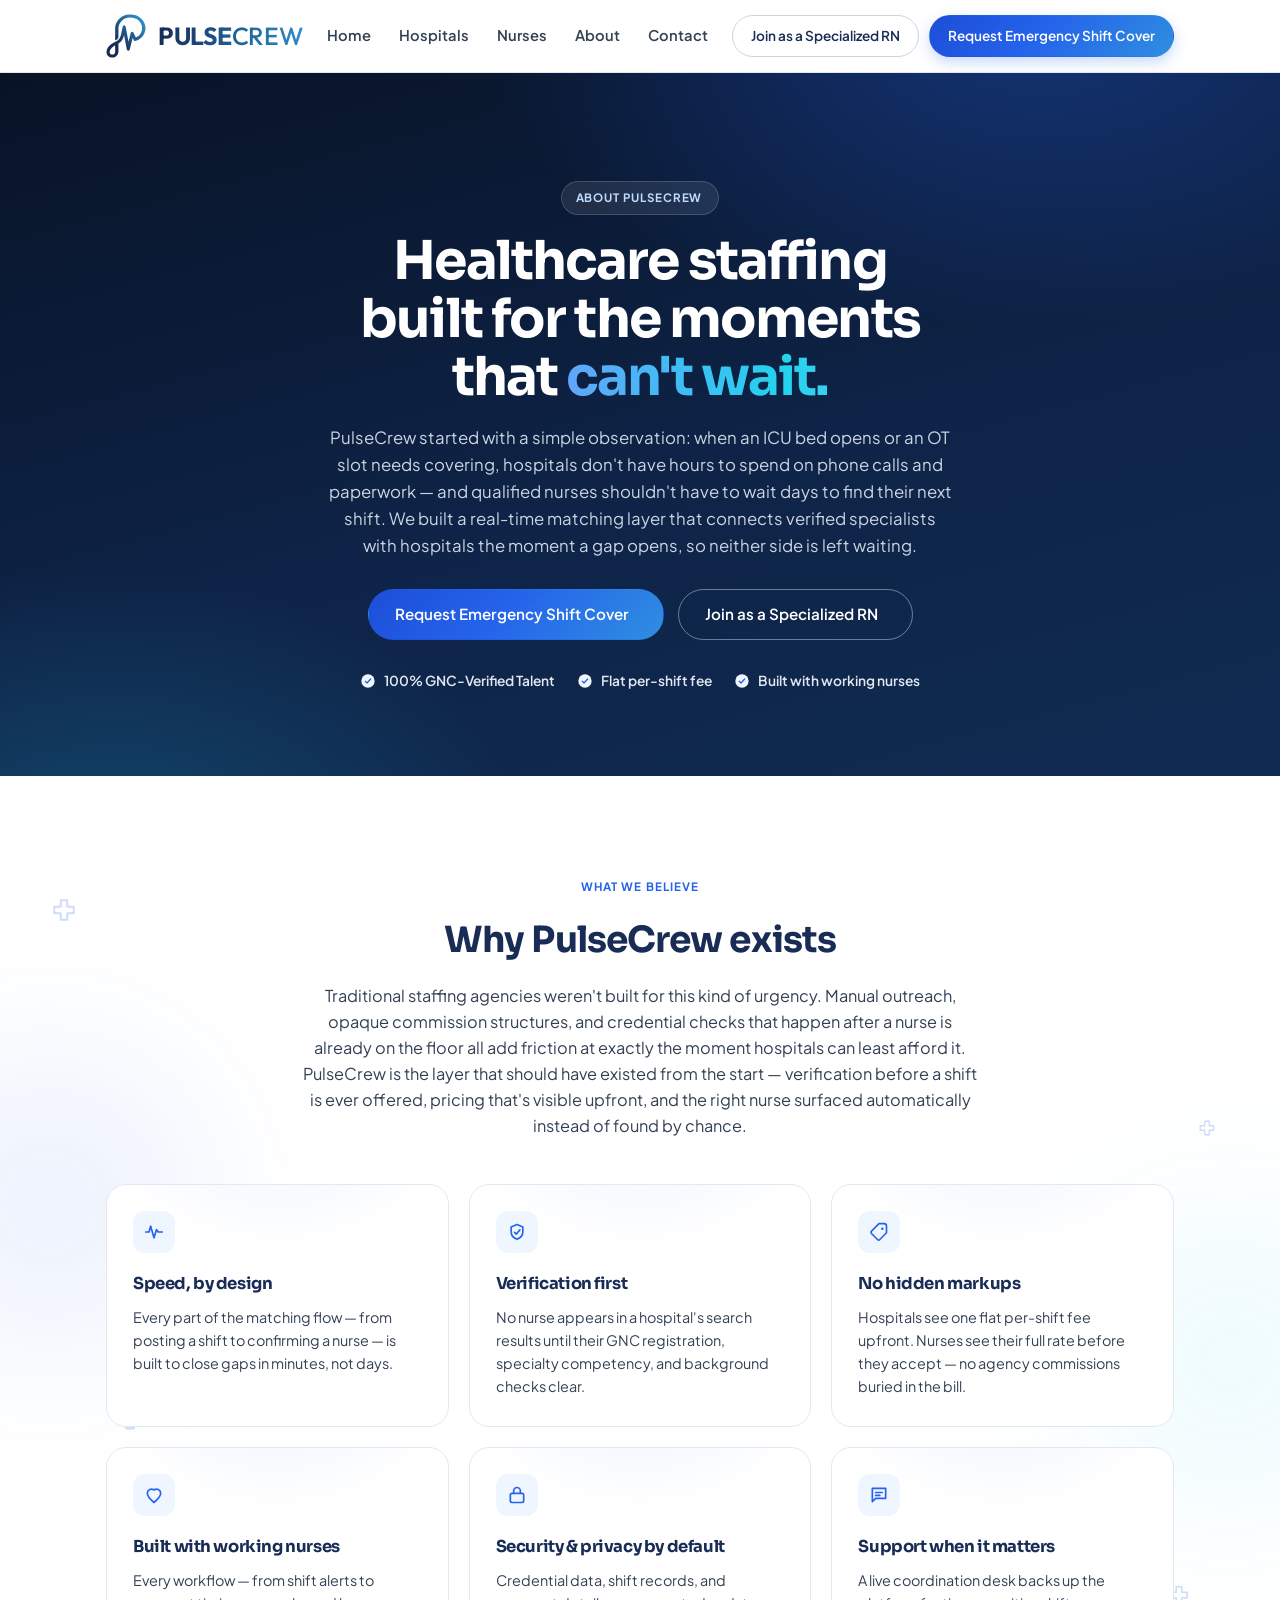
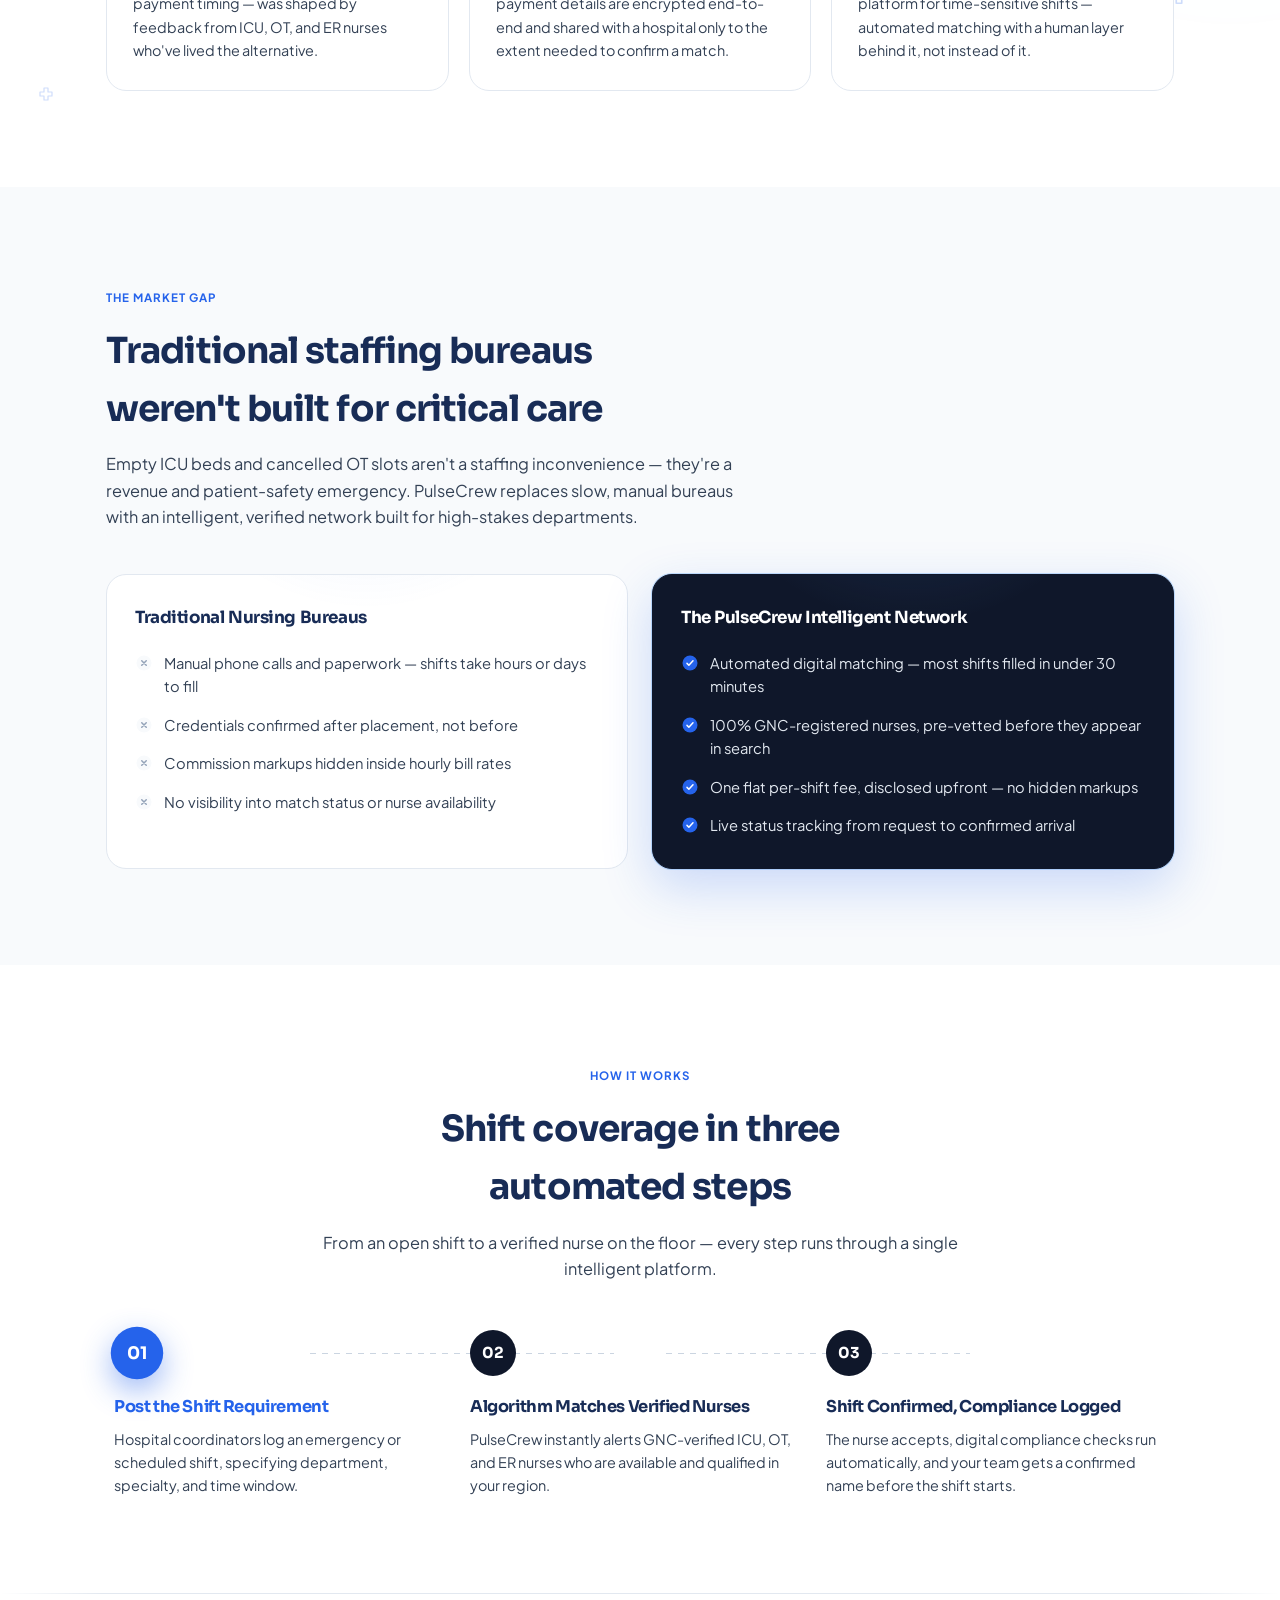
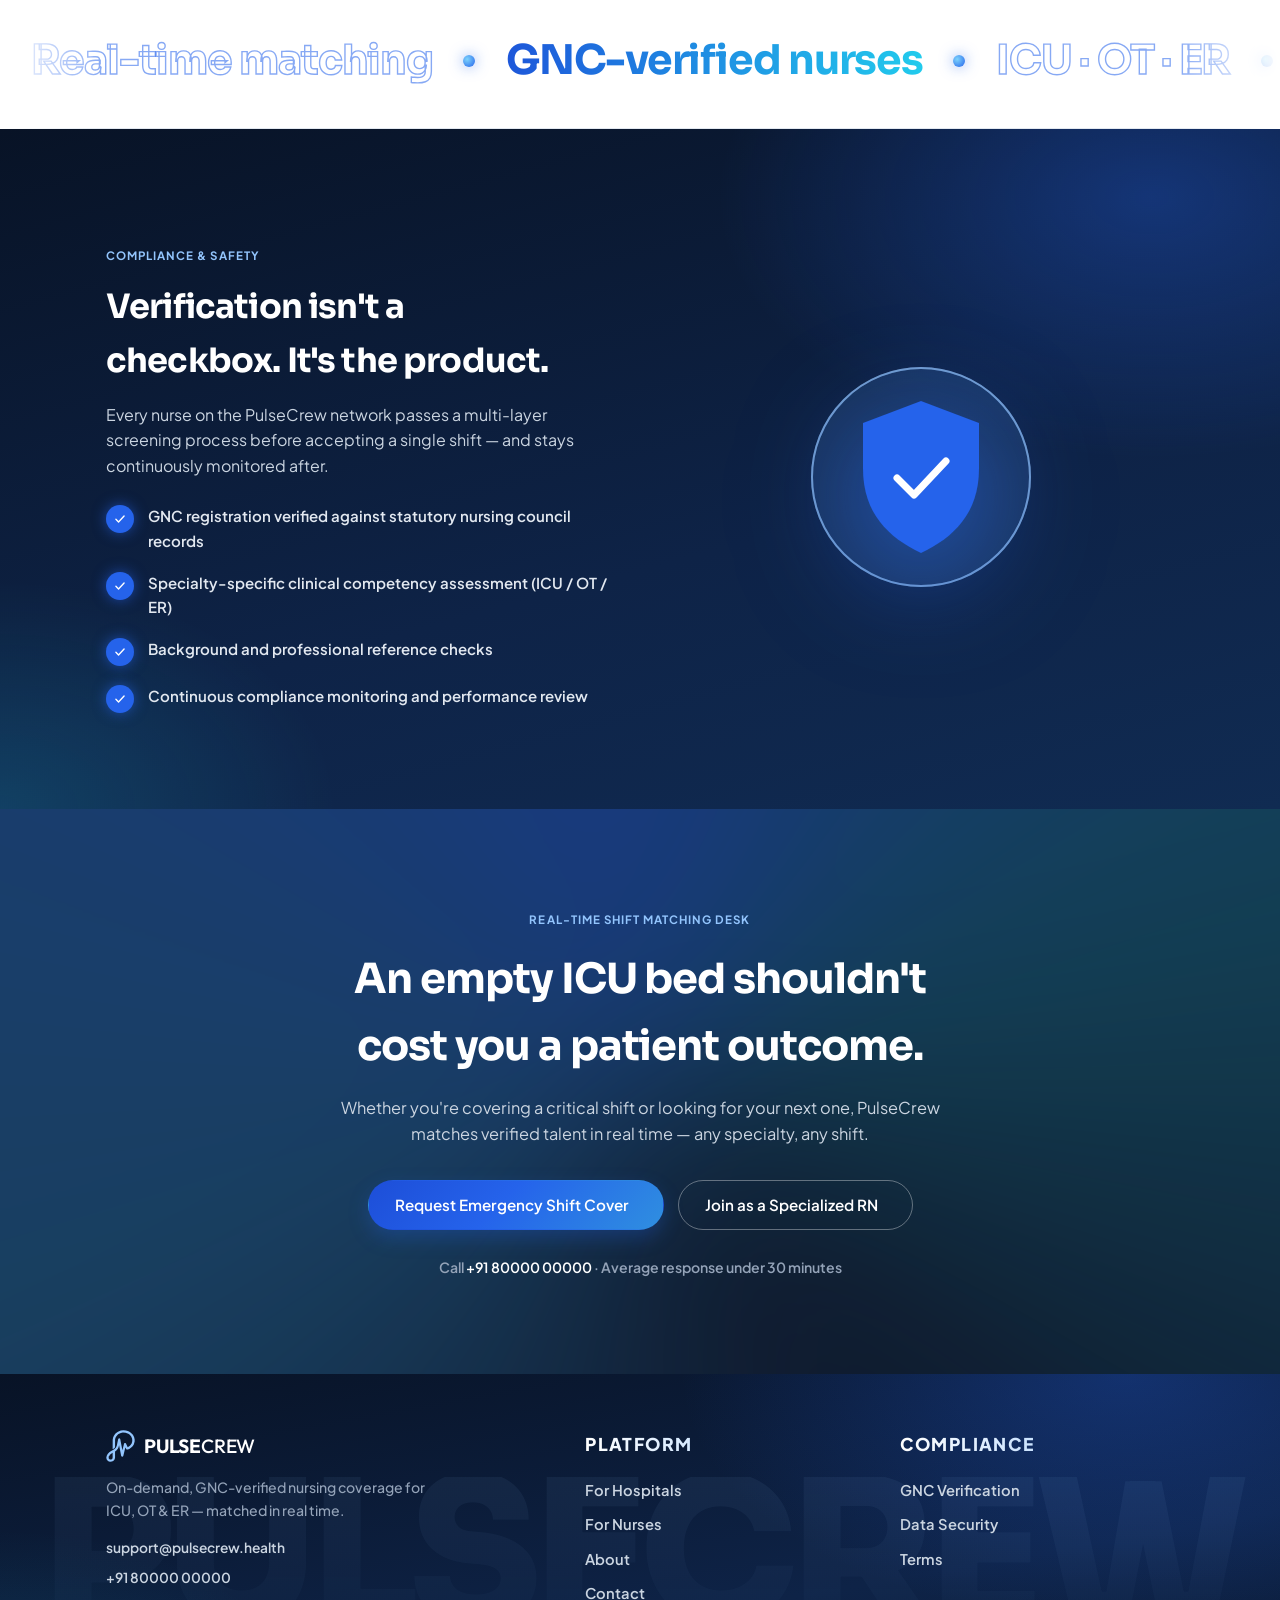
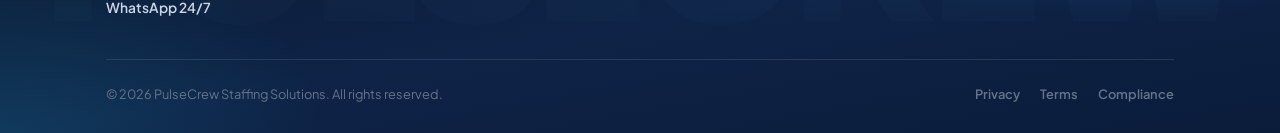
==== about.html @ 3b22d7d4 "Add About, For Hospitals and For Nurses pages (hospitals.html, nurses.html, about.html) Share the he" ====
<!doctype html><html lang="en"><head><meta charset="utf-8"><meta name="viewport" content="width=device-width,initial-scale=1"><style>:root{color-scheme:light}body{margin:0;padding:0;font:14px -apple-system,BlinkMacSystemFont,sans-serif;background:#faf9f5;color:#141413}img{max-width:100%}[hidden]:not([hidden=until-found i]){display:none!important}</style>
<title>About · PulseCrew Staffing</title>
<meta name="description" content="PulseCrew is a real-time matching layer connecting verified ICU, OT and ER nurses with hospitals the moment a gap opens.">
<link rel="stylesheet" href="assets/site.css">
</head><body>

<header>
  <div class="wrap nav">
    <a class="logo" href="index.html" aria-label="PulseCrew home">
      <svg class="logo-icon" width="29" height="32" viewBox="0 0 710 782" xmlns="http://www.w3.org/2000/svg">
        <defs>
          <linearGradient id="pcLogoGrad" x1="83.9%" y1="8.7%" x2="26.5%" y2="69.3%">
            <stop offset="0%" stop-color="#2c8cc6"/>
            <stop offset="100%" stop-color="#182c56"/>
          </linearGradient>
        </defs>
        <path fill-rule="evenodd" fill="url(#pcLogoGrad)" d="M428.50,7.00L487.00,10.50L532.00,22.50L564.00,36.50L608.00,64.50L658.50,117.00L687.50,171.00L701.50,226.00L701.50,282.00L680.50,352.00L652.50,396.00L611.00,436.50L570.00,462.50L534.00,477.50L514.00,479.50L502.00,475.50L473.50,427.00L423.50,633.00L413.00,647.50L401.00,652.50L383.00,648.50L371.50,634.00L321.00,371.50L307.50,423.00L289.50,461.00L254.00,502.50L221.50,524.00L221.50,670.00L217.50,698.00L205.50,727.00L176.00,757.50L143.00,772.50L103.00,775.50L69.00,767.50L36.00,746.50L14.50,714.00L7.50,673.00L18.50,627.00L40.50,588.00L80.00,545.50L117.00,518.50L202.00,473.50L240.50,436.00L263.50,382.00L298.50,219.00L310.00,204.50L333.00,202.50L348.50,219.00L401.00,495.50L441.50,335.00L452.00,320.50L469.00,316.50L486.50,324.00L532.00,419.50L585.00,384.50L610.50,357.00L627.50,329.00L643.50,271.00L639.50,213.00L617.50,159.00L582.00,116.50L547.00,90.50L479.00,64.50L413.00,61.50L365.00,70.50L321.00,89.50L297.00,105.50L269.50,131.00L241.50,172.00L229.50,202.00L222.50,237.00L221.50,419.00L209.50,438.00L194.00,451.50L173.00,464.50L162.50,466.00L163.50,236.00L172.50,188.00L190.50,144.00L226.50,94.00L257.00,65.50L293.00,41.50L362.00,14.50L428.50,7.00Z M161.50,556.00L163.50,659.00L159.50,692.00L154.50,702.00L132.00,719.50L94.00,719.50L74.50,705.00L66.50,689.00L66.50,665.00L73.50,642.00L104.00,598.50L161.50,556.00Z"/>
      </svg>
      <span class="logo-word"><span class="p1">PULSE</span><span class="p2">CREW</span></span>
    </a>
    <nav class="nav-links">
      <a href="index.html">Home</a>
      <a href="index.html#hospitals">Hospitals</a>
      <a href="index.html#nurses">Nurses</a>
      <a href="index.html#about">About</a>
      <a href="index.html#faq">Contact</a>
    </nav>
    <div class="nav-cta">
      <a class="btn btn-outline btn-sm" href="index.html#join-form">Join as a Specialized RN</a>
      <a class="btn btn-primary btn-sm" href="index.html#request-form">Request Emergency Shift Cover</a>
    </div>
  </div>
</header>

<main id="top">
<section class="hero" data-fx-chips="off" data-fx-stats="off" style="padding-top:0;padding-bottom:0;">
    <div class="wrap hero-grid">
      <span class="badge-chip">About PulseCrew</span>
      <h1>Healthcare staffing built for the moments that <span class="accent">can't wait.</span></h1>
      <p class="hero-sub">PulseCrew started with a simple observation: when an ICU bed opens or an OT slot needs covering, hospitals don't have hours to spend on phone calls and paperwork — and qualified nurses shouldn't have to wait days to find their next shift. We built a real-time matching layer that connects verified specialists with hospitals the moment a gap opens, so neither side is left waiting.</p>
      <div class="hero-cta-row"><a href="index.html#request-form" class="btn btn-primary">Request Emergency Shift Cover</a><a href="index.html#join-form" class="btn btn-outline">Join as a Specialized RN</a></div>
      <div class="trust-row"><span class="trust-item"><svg width="16" height="16" viewBox="0 0 24 24" fill="none"><circle cx="12" cy="12" r="10" fill="var(--accent-soft)"/><path d="M8 12.5l2.5 2.5L16 9" stroke="#2563eb" stroke-width="2" stroke-linecap="round" stroke-linejoin="round"/></svg>100% GNC-Verified Talent</span><span class="trust-item"><svg width="16" height="16" viewBox="0 0 24 24" fill="none"><circle cx="12" cy="12" r="10" fill="var(--accent-soft)"/><path d="M8 12.5l2.5 2.5L16 9" stroke="#2563eb" stroke-width="2" stroke-linecap="round" stroke-linejoin="round"/></svg>Flat per-shift fee</span><span class="trust-item"><svg width="16" height="16" viewBox="0 0 24 24" fill="none"><circle cx="12" cy="12" r="10" fill="var(--accent-soft)"/><path d="M8 12.5l2.5 2.5L16 9" stroke="#2563eb" stroke-width="2" stroke-linecap="round" stroke-linejoin="round"/></svg>Built with working nurses</span></div>
    </div>
  </section>
  <section id="about">
    <div class="wrap">
      <div class="section-head center">
        <span class="eyebrow">What We Believe</span>
        <h2>Why PulseCrew exists</h2>
        <p>Traditional staffing agencies weren't built for this kind of urgency. Manual outreach, opaque commission structures, and credential checks that happen after a nurse is already on the floor all add friction at exactly the moment hospitals can least afford it. PulseCrew is the layer that should have existed from the start — verification before a shift is ever offered, pricing that's visible upfront, and the right nurse surfaced automatically instead of found by chance.</p>
      </div>
      <div class="card-grid cols-3">
        <div class="feature-card">
          <span class="feature-icon"><svg width="20" height="20" viewBox="0 0 24 24" fill="none"><path d="M2 12h4l2-7 4 14 3-10 2 3h5" stroke="currentColor" stroke-width="2" stroke-linecap="round" stroke-linejoin="round"/></svg></span>
          <h3>Speed, by design</h3>
          <p>Every part of the matching flow — from posting a shift to confirming a nurse — is built to close gaps in minutes, not days.</p>
        </div>
        <div class="feature-card">
          <span class="feature-icon"><svg width="20" height="20" viewBox="0 0 24 24" fill="none"><path d="M12 3 5 6v5.5c0 4.6 3 8 7 9 4-1 7-4.4 7-9V6l-7-3Z" stroke="currentColor" stroke-width="2" stroke-linejoin="round"/><path d="M9 12.5l2 2 4.5-5" stroke="currentColor" stroke-width="2" stroke-linecap="round" stroke-linejoin="round"/></svg></span>
          <h3>Verification first</h3>
          <p>No nurse appears in a hospital's search results until their GNC registration, specialty competency, and background checks clear.</p>
        </div>
        <div class="feature-card">
          <span class="feature-icon"><svg width="20" height="20" viewBox="0 0 24 24" fill="none"><path d="M12 2 3 11v0a2 2 0 0 0 0 2.8l7.2 7.2a2 2 0 0 0 2.8 0L21 12.9V5a3 3 0 0 0-3-3h-6Z" stroke="currentColor" stroke-width="2" stroke-linejoin="round"/><circle cx="16" cy="8" r="1.5" fill="currentColor"/></svg></span>
          <h3>No hidden markups</h3>
          <p>Hospitals see one flat per-shift fee upfront. Nurses see their full rate before they accept — no agency commissions buried in the bill.</p>
        </div>
        <div class="feature-card">
          <span class="feature-icon"><svg width="20" height="20" viewBox="0 0 24 24" fill="none"><path d="M12 21c-4-3.2-8-6.5-8-11a5 5 0 0 1 8-4 5 5 0 0 1 8 4c0 4.5-4 7.8-8 11Z" stroke="currentColor" stroke-width="2" stroke-linejoin="round"/></svg></span>
          <h3>Built with working nurses</h3>
          <p>Every workflow — from shift alerts to payment timing — was shaped by feedback from ICU, OT, and ER nurses who've lived the alternative.</p>
        </div>
        <div class="feature-card">
          <span class="feature-icon"><svg width="20" height="20" viewBox="0 0 24 24" fill="none"><rect x="4" y="10" width="16" height="11" rx="2" stroke="currentColor" stroke-width="2"/><path d="M8 10V7a4 4 0 0 1 8 0v3" stroke="currentColor" stroke-width="2" stroke-linecap="round"/></svg></span>
          <h3>Security &amp; privacy by default</h3>
          <p>Credential data, shift records, and payment details are encrypted end-to-end and shared with a hospital only to the extent needed to confirm a match.</p>
        </div>
        <div class="feature-card">
          <span class="feature-icon"><svg width="20" height="20" viewBox="0 0 24 24" fill="none"><path d="M4 4h16v12H8l-4 4V4Z" stroke="currentColor" stroke-width="2" stroke-linejoin="round"/><path d="M8 9h8M8 12.5h5" stroke="currentColor" stroke-width="2" stroke-linecap="round"/></svg></span>
          <h3>Support when it matters</h3>
          <p>A live coordination desk backs up the platform for time-sensitive shifts — automated matching with a human layer behind it, not instead of it.</p>
        </div>
      </div>
    </div>
  </section>
  <section class="section-alt">
    <div class="wrap">
      <div class="section-head">
        <span class="eyebrow">The Market Gap</span>
        <h2>Traditional staffing bureaus weren't built for critical care</h2>
        <p>Empty ICU beds and cancelled OT slots aren't a staffing inconvenience — they're a revenue and patient-safety emergency. PulseCrew replaces slow, manual bureaus with an intelligent, verified network built for high-stakes departments.</p>
      </div>
      <div class="compare-grid">
        <div class="compare-card old">
          <h3>Traditional Nursing Bureaus</h3>
          <ul class="compare-list">
            <li><svg width="18" height="18" viewBox="0 0 24 24" fill="none"><circle cx="12" cy="12" r="10" fill="var(--surface-alt)"/><path d="M9 9l6 6M15 9l-6 6" stroke="var(--bad)" stroke-width="2" stroke-linecap="round"/></svg>Manual phone calls and paperwork — shifts take hours or days to fill</li>
            <li><svg width="18" height="18" viewBox="0 0 24 24" fill="none"><circle cx="12" cy="12" r="10" fill="var(--surface-alt)"/><path d="M9 9l6 6M15 9l-6 6" stroke="var(--bad)" stroke-width="2" stroke-linecap="round"/></svg>Credentials confirmed after placement, not before</li>
            <li><svg width="18" height="18" viewBox="0 0 24 24" fill="none"><circle cx="12" cy="12" r="10" fill="var(--surface-alt)"/><path d="M9 9l6 6M15 9l-6 6" stroke="var(--bad)" stroke-width="2" stroke-linecap="round"/></svg>Commission markups hidden inside hourly bill rates</li>
            <li><svg width="18" height="18" viewBox="0 0 24 24" fill="none"><circle cx="12" cy="12" r="10" fill="var(--surface-alt)"/><path d="M9 9l6 6M15 9l-6 6" stroke="var(--bad)" stroke-width="2" stroke-linecap="round"/></svg>No visibility into match status or nurse availability</li>
          </ul>
        </div>
        <div class="compare-card new">
          <h3>The PulseCrew Intelligent Network</h3>
          <ul class="compare-list">
            <li><svg width="18" height="18" viewBox="0 0 24 24" fill="none"><circle cx="12" cy="12" r="10" fill="#2563eb"/><path d="M8 12.5l2.5 2.5L16 9" stroke="#fff" stroke-width="2" stroke-linecap="round" stroke-linejoin="round"/></svg>Automated digital matching — most shifts filled in under 30 minutes</li>
            <li><svg width="18" height="18" viewBox="0 0 24 24" fill="none"><circle cx="12" cy="12" r="10" fill="#2563eb"/><path d="M8 12.5l2.5 2.5L16 9" stroke="#fff" stroke-width="2" stroke-linecap="round" stroke-linejoin="round"/></svg>100% GNC-registered nurses, pre-vetted before they appear in search</li>
            <li><svg width="18" height="18" viewBox="0 0 24 24" fill="none"><circle cx="12" cy="12" r="10" fill="#2563eb"/><path d="M8 12.5l2.5 2.5L16 9" stroke="#fff" stroke-width="2" stroke-linecap="round" stroke-linejoin="round"/></svg>One flat per-shift fee, disclosed upfront — no hidden markups</li>
            <li><svg width="18" height="18" viewBox="0 0 24 24" fill="none"><circle cx="12" cy="12" r="10" fill="#2563eb"/><path d="M8 12.5l2.5 2.5L16 9" stroke="#fff" stroke-width="2" stroke-linecap="round" stroke-linejoin="round"/></svg>Live status tracking from request to confirmed arrival</li>
          </ul>
        </div>
      </div>
    </div>
  </section>
  <section id="how">
    <div class="wrap">
      <div class="section-head center">
        <span class="eyebrow">How It Works</span>
        <h2>Shift coverage in three automated steps</h2>
        <p>From an open shift to a verified nurse on the floor — every step runs through a single intelligent platform.</p>
      </div>
      <div class="steps">
        <div class="step">
          <span class="step-num">01</span>
          <h3>Post the Shift Requirement</h3>
          <p>Hospital coordinators log an emergency or scheduled shift, specifying department, specialty, and time window.</p>
        </div>
        <div class="step">
          <span class="step-num">02</span>
          <h3>Algorithm Matches Verified Nurses</h3>
          <p>PulseCrew instantly alerts GNC-verified ICU, OT, and ER nurses who are available and qualified in your region.</p>
        </div>
        <div class="step">
          <span class="step-num">03</span>
          <h3>Shift Confirmed, Compliance Logged</h3>
          <p>The nurse accepts, digital compliance checks run automatically, and your team gets a confirmed name before the shift starts.</p>
        </div>
      </div>
    </div>
  </section>
  <section id="compliance" class="section-alt">
    <div class="wrap compliance-wrap">
      <div>
        <span class="eyebrow">Compliance &amp; Safety</span>
        <h2 style="margin-top:14px;font-size:clamp(1.6rem,2vw + 1rem,2.1rem);">Verification isn't a checkbox. It's the product.</h2>
        <p style="margin-top:14px;">Every nurse on the PulseCrew network passes a multi-layer screening process before accepting a single shift — and stays continuously monitored after.</p>
        <ul class="check-list" style="margin-top:26px;">
          <li><span class="check-badge"><svg width="14" height="14" viewBox="0 0 24 24" fill="none"><path d="M5 12.5l4.5 4.5L19 7" stroke="#fff" stroke-width="2.4" stroke-linecap="round" stroke-linejoin="round"/></svg></span><p>GNC registration verified against statutory nursing council records</p></li>
          <li><span class="check-badge"><svg width="14" height="14" viewBox="0 0 24 24" fill="none"><path d="M5 12.5l4.5 4.5L19 7" stroke="#fff" stroke-width="2.4" stroke-linecap="round" stroke-linejoin="round"/></svg></span><p>Specialty-specific clinical competency assessment (ICU / OT / ER)</p></li>
          <li><span class="check-badge"><svg width="14" height="14" viewBox="0 0 24 24" fill="none"><path d="M5 12.5l4.5 4.5L19 7" stroke="#fff" stroke-width="2.4" stroke-linecap="round" stroke-linejoin="round"/></svg></span><p>Background and professional reference checks</p></li>
          <li><span class="check-badge"><svg width="14" height="14" viewBox="0 0 24 24" fill="none"><path d="M5 12.5l4.5 4.5L19 7" stroke="#fff" stroke-width="2.4" stroke-linecap="round" stroke-linejoin="round"/></svg></span><p>Continuous compliance monitoring and performance review</p></li>
        </ul>
      </div>
      <div class="shield-wrap">
        <svg width="220" height="220" viewBox="0 0 220 220" fill="none">
          <circle cx="110" cy="110" r="108" fill="var(--accent-soft)"/>
          <path d="M110 34 168 56v46c0 44-25.6 68.8-58 84-32.4-15.2-58-40-58-84V56l58-22Z" fill="#2563eb"/>
          <path d="M86 111l17 17 32-34" stroke="#fff" stroke-width="7" stroke-linecap="round" stroke-linejoin="round"/>
        </svg>
      </div>
    </div>
  </section>
  <section class="cta-band">
    <div class="wrap">
      <span class="eyebrow">Real-Time Shift Matching Desk</span>
      <h2>An empty ICU bed shouldn't cost you a patient outcome.</h2>
      <p>Whether you're covering a critical shift or looking for your next one, PulseCrew matches verified talent in real time — any specialty, any shift.</p>
      <div class="hero-cta-row">
        <a href="index.html#request-form" class="btn btn-primary">Request Emergency Shift Cover</a>
        <a href="index.html#join-form" class="btn btn-outline-invert">Join as a Specialized RN</a>
      </div>
      <div class="phone">Call <a href="tel:+918000000000">+91 80000 00000</a> · Average response under 30 minutes</div>
    </div>
  </section>
</main>

<footer>
  <div class="wrap">
    <div class="footer-grid">
      <div>
        <div class="logo">
          <svg class="logo-icon" width="29" height="32" viewBox="0 0 710 782" xmlns="http://www.w3.org/2000/svg">
            <path fill="#93c5fd" d="M428.50,7.00L487.00,10.50L532.00,22.50L564.00,36.50L608.00,64.50L658.50,117.00L687.50,171.00L701.50,226.00L701.50,282.00L680.50,352.00L652.50,396.00L611.00,436.50L570.00,462.50L534.00,477.50L514.00,479.50L502.00,475.50L473.50,427.00L423.50,633.00L413.00,647.50L401.00,652.50L383.00,648.50L371.50,634.00L321.00,371.50L307.50,423.00L289.50,461.00L254.00,502.50L221.50,524.00L221.50,670.00L217.50,698.00L205.50,727.00L176.00,757.50L143.00,772.50L103.00,775.50L69.00,767.50L36.00,746.50L14.50,714.00L7.50,673.00L18.50,627.00L40.50,588.00L80.00,545.50L117.00,518.50L202.00,473.50L240.50,436.00L263.50,382.00L298.50,219.00L310.00,204.50L333.00,202.50L348.50,219.00L401.00,495.50L441.50,335.00L452.00,320.50L469.00,316.50L486.50,324.00L532.00,419.50L585.00,384.50L610.50,357.00L627.50,329.00L643.50,271.00L639.50,213.00L617.50,159.00L582.00,116.50L547.00,90.50L479.00,64.50L413.00,61.50L365.00,70.50L321.00,89.50L297.00,105.50L269.50,131.00L241.50,172.00L229.50,202.00L222.50,237.00L221.50,419.00L209.50,438.00L194.00,451.50L173.00,464.50L162.50,466.00L163.50,236.00L172.50,188.00L190.50,144.00L226.50,94.00L257.00,65.50L293.00,41.50L362.00,14.50L428.50,7.00Z"/>
            <path fill="#0f172a" d="M161.50,556.00L163.50,659.00L159.50,692.00L154.50,702.00L132.00,719.50L94.00,719.50L74.50,705.00L66.50,689.00L66.50,665.00L73.50,642.00L104.00,598.50L161.50,556.00Z"/>
          </svg>
          <span class="logo-word"><span class="p1">PULSE</span><span class="p2">CREW</span></span>
        </div>
        <p class="footer-desc">On-demand, GNC-verified nursing coverage for ICU, OT &amp; ER — matched in real time.</p>
        <div class="footer-contact">
          <a href="mailto:support@pulsecrew.health">support@pulsecrew.health</a>
          <a href="tel:+918000000000">+91 80000 00000</a>
          <span>WhatsApp 24/7</span>
        </div>
      </div>
      <div class="footer-col">
        <h4>Platform</h4>
        <ul>
          <li><a href="index.html#hospitals">For Hospitals</a></li>
          <li><a href="index.html#nurses">For Nurses</a></li>
          <li><a href="index.html#about">About</a></li>
          <li><a href="index.html#faq">Contact</a></li>
        </ul>
      </div>
      <div class="footer-col">
        <h4>Compliance</h4>
        <ul>
          <li><a href="index.html#compliance">GNC Verification</a></li>
          <li><a href="index.html#privacy">Data Security</a></li>
          <li><a href="index.html#faq">Terms</a></li>
        </ul>
      </div>
    </div>
    <div class="footer-bottom">
      <span>© 2026 PulseCrew Staffing Solutions. All rights reserved.</span>
      <span class="links"><a href="index.html#privacy">Privacy</a><a href="index.html#faq">Terms</a><a href="index.html#compliance">Compliance</a></span>
    </div>
  </div>
</footer>

<script src="assets/fx.js"></script>
</body></html>
---- assets/site.css ----
/* PulseCrew shared styles: base site + immersive effects. Loaded by every page. */
  @font-face {
    font-family: 'Manrope';
    font-style: normal;
    font-weight: 400 800;
    font-display: swap;
    src: url([data-uri]) format('woff2');
  }
  @font-face {
    font-family: 'Outfit';
    font-style: normal;
    font-weight: 400 800;
    font-display: swap;
    src: url([data-uri]) format('woff2');
  }

  :root{
    --accent:#2563eb;
    --accent-strong:#1d4ed8;
    --accent-soft:#eff6ff;
    --accent-soft-2:rgba(219,234,254,.55);
    --ink:#0f172a;
    --ink-navy:#182c56;
    --ink-soft:#334155;
    --ink-faint:#64748b;
    --border:#cbd5e1;
    --border-soft:#e2e8f0;
    --surface:#ffffff;
    --surface-alt:#f8fafc;
    --good:#16a34a;
    --good-soft:#f0fdf4;
    --bad:#94a3b8;
    --header-bg:rgba(255,255,255,.86);
    --radius-card: 20px;
    --radius-pill: 9999px;
    --maxw: 1132px;
  }

  /* Dark theme: redefines tokens only -- every rule below styles through
     these same tokens, so nothing needs its own dark-mode override. */
  @media (prefers-color-scheme: dark){
    :root:not([data-theme="light"]){
      color-scheme:dark;
      --accent-soft:rgba(59,130,246,.16);
      --accent-soft-2:rgba(59,130,246,.22);
      --ink-navy:#eef2fb;
      --ink-soft:#b9c4d9;
      --ink-faint:#8291ab;
      --border:#26324a;
      --border-soft:#1c2740;
      --surface:#0b1220;
      --surface-alt:#0f1729;
      --good-soft:rgba(22,163,74,.18);
      --bad:#8b98b3;
      --header-bg:rgba(14,23,40,.82);
    }
  }
  :root[data-theme="dark"]{
    color-scheme:dark;
    --accent-soft:rgba(59,130,246,.16);
    --accent-soft-2:rgba(59,130,246,.22);
    --ink-navy:#eef2fb;
    --ink-soft:#b9c4d9;
    --ink-faint:#8291ab;
    --border:#26324a;
    --border-soft:#1c2740;
    --surface:#0b1220;
    --surface-alt:#0f1729;
    --good-soft:rgba(22,163,74,.18);
    --bad:#8b98b3;
    --header-bg:rgba(14,23,40,.82);
  }

  *,*::before,*::after{ box-sizing:border-box; }
  html{ -webkit-text-size-adjust:100%; }
  body{
    margin:0;
    background:var(--surface);
    color:var(--ink-soft);
    font-family:'Manrope',-apple-system,BlinkMacSystemFont,sans-serif;
    font-size:16px;
    line-height:1.6;
    -webkit-font-smoothing:antialiased;
  }
  img,svg{ display:block; max-width:100%; }
  a{ color:inherit; text-decoration:none; }
  ul{ margin:0; padding:0; list-style:none; }
  h1,h2,h3,h4{
    font-family:'Outfit',sans-serif;
    color:var(--ink-navy);
    margin:0;
    text-wrap:balance;
    letter-spacing:-0.01em;
  }
  p{ margin:0; }
  button{ font:inherit; cursor:pointer; }
  :focus-visible{ outline:2px solid var(--accent); outline-offset:2px; }
  @media (prefers-reduced-motion: reduce){
    *{ animation-duration:.001ms !important; animation-iteration-count:1 !important; transition-duration:.001ms !important; }
  }

  .wrap{ max-width:var(--maxw); margin:0 auto; padding-inline:clamp(20px,4vw,32px); }
  .overflow-x{ overflow-x:auto; }

  /* ---------- Eyebrow / badges ---------- */
  .eyebrow{
    display:inline-flex; align-items:center; gap:8px;
    font-family:'Manrope',sans-serif; font-weight:700; font-size:.72rem;
    letter-spacing:.09em; text-transform:uppercase; color:var(--accent);
  }
  .live-dot{
    width:7px; height:7px; border-radius:50%; background:#ef4444; flex:none;
    box-shadow:0 0 0 0 rgba(239,68,68,.5);
    animation:pulseDot 2.2s ease-out infinite;
  }
  @keyframes pulseDot{
    0%{ box-shadow:0 0 0 0 rgba(239,68,68,.45); }
    70%{ box-shadow:0 0 0 8px rgba(239,68,68,0); }
    100%{ box-shadow:0 0 0 0 rgba(239,68,68,0); }
  }
  .badge-chip{
    display:inline-flex; align-items:center; gap:8px;
    background:var(--accent-soft); color:var(--accent);
    border-radius:var(--radius-pill); padding:7px 16px 7px 14px;
    font-weight:700; font-size:.72rem; letter-spacing:.08em; text-transform:uppercase;
  }

  /* ---------- Buttons ---------- */
  .btn{
    display:inline-flex; align-items:center; justify-content:center; gap:8px;
    border-radius:var(--radius-pill); padding:12px 26px;
    font-weight:600; font-size:.95rem; white-space:nowrap;
    border:1px solid transparent; transition:background .15s ease, border-color .15s ease, color .15s ease, transform .15s ease;
  }
  .btn:active{ transform:translateY(1px); }
  .btn-primary{ background:var(--accent); color:#fff; }
  .btn-primary:hover{ background:var(--accent-strong); }
  .btn-outline{ background:transparent; color:var(--ink-navy); border-color:var(--border); }
  .btn-outline:hover{ background:var(--surface-alt); border-color:var(--ink-faint); }
  .btn-outline-invert{ background:transparent; color:#fff; border-color:rgba(255,255,255,.35); }
  .btn-outline-invert:hover{ background:rgba(255,255,255,.08); border-color:rgba(255,255,255,.6); }
  .btn-sm{ padding:9px 18px; font-size:.85rem; }

  /* ---------- Header ---------- */
  header{
    position:sticky; top:0; z-index:40;
    background:var(--header-bg); backdrop-filter:blur(10px);
    border-bottom:1px solid var(--border-soft);
  }
  .nav{ display:flex; align-items:center; justify-content:space-between; gap:24px; padding-block:14px; }
  .logo{ display:flex; align-items:center; gap:9px; flex:none; }
  .logo-icon{ height:32px; width:auto; flex:none; }
  .logo-word{ font-family:'Outfit',sans-serif; font-size:1.2rem; letter-spacing:-0.01em; }
  header .logo{ gap:12px; }
  header .logo-icon{ height:44px; }
  header .logo-word{ font-size:1.55rem; }
  .logo-word .p1{ font-weight:700; color:var(--ink-navy); }
  .logo-word .p2{ font-weight:500; color:var(--ink-navy); }
  header .logo-word{
    background:linear-gradient(90deg,#182c56 0%,#2c8cc6 100%);
    -webkit-background-clip:text; background-clip:text;
  }
  header .logo-word .p1,
  header .logo-word .p2{ color:transparent; -webkit-text-fill-color:transparent; }
  .footer-grid .logo-word .p1,
  .footer-grid .logo-word .p2{ color:#fff; }
  .nav-links{ display:flex; align-items:center; gap:28px; font-size:.92rem; font-weight:600; color:var(--ink-soft); }
  .nav-links a:hover{ color:var(--accent); }
  .nav-cta{ display:flex; align-items:center; gap:10px; flex:none; }
  .nav-links,.nav-cta .btn-outline{ display:flex; }
  @media (max-width:900px){
    .nav-links{ display:none; }
    .nav-cta .btn-outline{ display:none; }
  }
  @media (max-width:520px){
    .nav-cta{ display:none; }
  }

  /* ---------- Hero ---------- */
  .hero{
    position:relative; overflow:hidden;
    background:
      radial-gradient(720px 420px at 82% -10%, var(--accent-soft-2), transparent 60%),
      linear-gradient(180deg,var(--surface), var(--surface));
  }
  .hero-grid{
    display:flex; flex-direction:column; align-items:center; text-align:center;
    max-width:760px; margin-inline:auto;
    padding-block:clamp(56px,9vw,108px) clamp(48px,7vw,84px);
  }

  .hero h1{ font-size:clamp(2.15rem,3.6vw + 1rem,3.35rem); line-height:1.08; font-weight:700; margin-top:18px; }
  .hero .accent{ color:var(--accent); }
  .hero-sub{ margin-top:18px; max-width:52ch; font-size:1.05rem; color:var(--ink-soft); }
  .hero-cta-row{ display:flex; flex-wrap:wrap; justify-content:center; gap:14px; margin-top:30px; }
  .trust-row{ display:flex; flex-wrap:wrap; justify-content:center; gap:22px; margin-top:30px; }
  .trust-item{ display:flex; align-items:center; gap:8px; font-size:.86rem; font-weight:600; color:var(--ink-navy); }
  .trust-item svg{ flex:none; }

  /* ---------- Stats strip ---------- */
  /* ---------- Generic section scaffolding ---------- */
  section{ padding-block:clamp(56px,8vw,96px); }
  .section-alt{ background:var(--surface-alt); }
  .section-tint{ background:var(--accent-soft); }
  .section-head{ max-width:640px; }
  .section-head h2{ font-size:clamp(1.7rem,2vw + 1rem,2.25rem); margin-top:14px; font-weight:700; }
  .section-head p{ margin-top:14px; font-size:1.02rem; }
  .section-head.center{ max-width:680px; margin-inline:auto; text-align:center; }

  /* ---------- Comparison ---------- */
  .compare-grid{ display:grid; grid-template-columns:1fr 1fr; gap:24px; margin-top:44px; }
  @media (max-width:800px){ .compare-grid{ grid-template-columns:1fr; } }
  .compare-card{ border-radius:var(--radius-card); padding:30px 28px; }
  .compare-card.old{ background:var(--surface); border:1px solid var(--border-soft); }
  .compare-card.new{ background:var(--ink); border:1px solid var(--ink); }
  .compare-card h3{ font-size:1.05rem; font-weight:700; }
  .compare-card.new h3{ color:#fff; }
  .compare-list{ margin-top:20px; display:flex; flex-direction:column; gap:15px; }
  .compare-list li{ display:flex; align-items:flex-start; gap:11px; font-size:.92rem; }
  .compare-card.old .compare-list li{ color:var(--ink-soft); }
  .compare-card.new .compare-list li{ color:#e2e8f0; }
  .compare-list svg{ flex:none; margin-top:2px; }

  /* ---------- Feature cards ---------- */
  .card-grid{ display:grid; grid-template-columns:repeat(2,1fr); gap:20px; margin-top:44px; }
  @media (max-width:760px){ .card-grid{ grid-template-columns:1fr; } }
  .card-grid.cols-3{ grid-template-columns:repeat(3,1fr); }
  @media (max-width:900px){ .card-grid.cols-3{ grid-template-columns:1fr; } }
  .feature-card{
    background:var(--surface); border:1px solid var(--border-soft); border-radius:var(--radius-card);
    padding:26px 26px 28px;
  }
  .feature-icon{
    width:42px; height:42px; border-radius:12px; background:var(--accent-soft); color:var(--accent);
    display:flex; align-items:center; justify-content:center;
  }
  .feature-card h3{ font-size:1.03rem; font-weight:700; margin-top:18px; }
  .feature-card p{ font-size:.9rem; margin-top:9px; color:var(--ink-soft); }
  .section-cta{ margin-top:40px; text-align:center; }

  /* ---------- Inline intake forms ---------- */
  .form-card{ background:var(--surface); border:1px solid var(--border-soft); border-radius:var(--radius-card); padding:clamp(24px,4vw,40px); margin-top:44px; }
  .form-grid{ display:grid; grid-template-columns:1fr 1fr; gap:18px 20px; }
  @media (max-width:700px){ .form-grid{ grid-template-columns:1fr; } }
  .field{ display:flex; flex-direction:column; gap:7px; }
  .field.wide{ grid-column:1 / -1; }
  .field label{ font-size:.86rem; font-weight:700; color:var(--ink-navy); }
  .field input,.field select{
    font:inherit; font-size:.95rem; color:var(--ink); background:var(--surface);
    border:1px solid var(--border); border-radius:12px; padding:11px 14px;
    transition:border-color .15s ease, box-shadow .15s ease;
  }
  .field input:focus-visible,.field select:focus-visible{ border-color:var(--accent); box-shadow:0 0 0 3px var(--accent-soft); outline:none; }
  @media (prefers-color-scheme: dark){
    :root:not([data-theme="light"]) .field input,
    :root:not([data-theme="light"]) .field select{ color:#fff; }
    :root:not([data-theme="light"]) .field select option{ color:#fff; background:var(--surface); }
    :root:not([data-theme="light"]) .field input,
    :root:not([data-theme="light"]) .field select,
    :root:not([data-theme="light"]) .field textarea{ color-scheme:dark; }
    :root:not([data-theme="light"]) .num-spin button{ color:#fff; }
  }
  :root[data-theme="dark"] .field input,
  :root[data-theme="dark"] .field select{ color:#fff; }
  :root[data-theme="dark"] .field select option{ color:#fff; background:var(--surface); }
  :root[data-theme="dark"] .field input,
  :root[data-theme="dark"] .field select,
  :root[data-theme="dark"] .field textarea{ color-scheme:dark; }
  :root[data-theme="dark"] .num-spin button{ color:#fff; }
  .field input[type="number"]{ -moz-appearance:textfield; padding-right:46px; }
  .field input[type="number"]::-webkit-inner-spin-button,
  .field input[type="number"]::-webkit-outer-spin-button{ -webkit-appearance:none; appearance:none; margin:0; display:none; }
  .num-wrap{ position:relative; }
  .num-wrap input{ width:100%; }
  .num-spin{ display:flex; position:absolute; top:0; bottom:0; right:6px; flex-direction:column; justify-content:center; gap:6px; }
  .num-spin button{ display:flex; align-items:center; justify-content:center; width:30px; height:19px; padding:0; margin:0; border:0; background:none; color:var(--ink-navy); cursor:pointer; -webkit-tap-highlight-color:transparent; }
  .num-spin button:active{ opacity:.55; }
  .num-spin button:focus-visible{ outline:2px solid var(--accent); outline-offset:-2px; border-radius:6px; }
  .num-spin svg{ width:11px; height:7px; pointer-events:none; }
  .hp-field{ position:absolute; width:1px; height:1px; overflow:hidden; opacity:0; pointer-events:none; }
  .form-actions{ margin-top:26px; display:flex; align-items:center; gap:16px; flex-wrap:wrap; }
  .form-status{ font-size:.9rem; font-weight:600; }
  .form-status.success{ color:var(--good); }
  .form-status.error{ color:#dc2626; }
  :root[data-theme="dark"] .form-status.error, :root:not([data-theme="light"]) .form-status.error { color:#f87171; }
  .time-select-group{ display:flex; gap:8px; }
  .time-select-group select{ flex:1; min-width:0; }

  /* ---------- Dedicated form pages ---------- */
  .site-page{ display:none; }
  .site-page.active{ display:block; }
  .page-back{ display:inline-flex; align-items:center; gap:6px; font-weight:700; font-size:.9rem; color:var(--accent); margin-bottom:28px; }
  .page-back:hover{ text-decoration:underline; }
  body.page-active #top,
  body.page-active footer{ display:none; }

  /* ---------- How it works ---------- */
  .steps{ display:grid; grid-template-columns:repeat(3,1fr); gap:0; margin-top:48px; position:relative; }
  @media (max-width:820px){ .steps{ grid-template-columns:1fr; gap:32px; } }
  .step{ position:relative; padding-inline:8px; }
  .step:not(:last-child)::after{
    content:""; position:absolute; top:23px; left:calc(50% + 26px); right:calc(-50% + 26px);
    height:1px; background:repeating-linear-gradient(90deg,var(--border) 0 6px,transparent 6px 12px);
  }
  @media (max-width:820px){ .step::after{ display:none; } }
  .step-num{
    width:46px; height:46px; border-radius:50%; background:var(--ink); color:#fff;
    display:flex; align-items:center; justify-content:center; font-family:'Outfit',sans-serif; font-weight:700; font-size:.95rem;
  }
  .step h3{ font-size:1.02rem; margin-top:18px; font-weight:700; }
  .step p{ font-size:.9rem; margin-top:8px; }

  /* ---------- Compliance checklist ---------- */
  .compliance-wrap{ display:grid; grid-template-columns:1fr 1fr; gap:56px; align-items:center; margin-top:16px; }
  @media (max-width:860px){ .compliance-wrap{ grid-template-columns:1fr; } }
  .check-list{ display:flex; flex-direction:column; gap:18px; }
  .check-list li{ display:flex; align-items:flex-start; gap:14px; }
  .check-badge{
    width:28px; height:28px; border-radius:50%; background:var(--accent); color:#fff; flex:none;
    display:flex; align-items:center; justify-content:center; margin-top:1px;
  }
  .check-list p{ color:var(--ink-navy); font-weight:600; font-size:.94rem; }
  .shield-wrap{ display:flex; align-items:center; justify-content:center; }

  /* ---------- Dual CTA (dark) ---------- */
  .cta-band{ background:var(--ink); color:#fff; text-align:center; }
  .cta-band .eyebrow{ color:#93c5fd; justify-content:center; }
  .cta-band h2{ color:#fff; font-size:clamp(1.9rem,2.6vw + 1rem,2.6rem); margin-top:16px; max-width:18ch; margin-inline:auto; }
  .cta-band p{ color:#cbd5e1; max-width:52ch; margin:16px auto 0; font-size:1.02rem; }
  .cta-band .hero-cta-row{ justify-content:center; margin-top:32px; }
  .cta-band .phone{ margin-top:26px; font-size:.88rem; color:#94a3b8; font-weight:600; }
  .cta-band .phone a{ color:#fff; }

  /* ---------- FAQ ---------- */
  .faq-list{ margin-top:40px; max-width:760px; margin-inline:auto; display:flex; flex-direction:column; gap:12px; }
  .faq-item{ border:1px solid var(--border-soft); border-radius:16px; background:var(--surface); overflow:hidden; }
  .faq-item summary{
    cursor:pointer; list-style:none; padding:18px 22px; font-weight:700; color:var(--ink-navy);
    display:flex; align-items:center; justify-content:space-between; gap:16px; font-size:.96rem;
  }
  .faq-item summary::-webkit-details-marker{ display:none; }
  .faq-plus{ flex:none; width:22px; height:22px; color:var(--accent); transition:transform .2s ease; }
  .faq-item[open] .faq-plus{ transform:rotate(45deg); }
  .faq-item p{ padding:0 22px 20px; font-size:.9rem; color:var(--ink-soft); }

  /* ---------- Footer ---------- */
  footer{ background:var(--ink); color:#cbd5e1; padding-block:56px 28px; }
  .footer-grid{ display:grid; grid-template-columns:1.6fr 1fr 1fr; gap:40px; padding-bottom:40px; border-bottom:1px solid rgba(255,255,255,.1); }
  @media (max-width:700px){ .footer-grid{ grid-template-columns:1fr; gap:32px; } }
  .footer-grid .logo{ color:#fff; }
  .footer-desc{ margin-top:14px; font-size:.88rem; max-width:34ch; color:#94a3b8; }
  .footer-contact{ margin-top:16px; display:flex; flex-direction:column; gap:8px; font-size:.86rem; }
  .footer-contact a:hover{ color:#fff; }
  .footer-col h4{ color:#fff; font-family:'Manrope',sans-serif; font-size:.74rem; font-weight:700; letter-spacing:.08em; text-transform:uppercase; }
  .footer-col ul{ margin-top:16px; display:flex; flex-direction:column; gap:11px; font-size:.88rem; }
  .footer-col a:hover{ color:#fff; }
  .footer-bottom{ display:flex; flex-wrap:wrap; justify-content:space-between; gap:12px; padding-top:24px; font-size:.8rem; color:#64748b; }
  .footer-bottom .links{ display:flex; gap:20px; }
  .footer-bottom a:hover{ color:#fff; }

  /* ---------- Page loader ---------- */
  .page-loader{ position:fixed; inset:0; z-index:9999; background:var(--surface); display:flex; align-items:center; justify-content:center; transition:opacity .45s ease; }
  .page-loader.hidden{ opacity:0; pointer-events:none; }
  .loader-mark{ display:flex; flex-direction:column; align-items:center; gap:16px; }
  .loader-lottie{ width:120px; height:137.7px; }

  /* decorative layers never intercept clicks */
  .fx-deco, .fx-deco *, .fx-progress, .cta-band::before{ pointer-events:none !important; }

  /* scroll progress bar */
  .fx-progress{ position:fixed; top:0; left:0; right:0; height:3px; z-index:60; transform-origin:0 50%; transform:scaleX(0);
    background:linear-gradient(90deg,#2c8cc6,#22d3ee,#2563eb); }

  /* ---------- dark immersive hero ---------- */
  .fx-deco{ position:absolute; inset:0; z-index:0; overflow:hidden; }
  .hero .hero-grid{ position:relative; z-index:1; }
  .hero.fx-dark{ background:
      radial-gradient(900px 520px at 80% -10%, rgba(37,99,235,.38), transparent 62%),
      radial-gradient(700px 460px at 8% 110%, rgba(34,211,238,.18), transparent 60%),
      linear-gradient(165deg,#081326 0%,#0e2347 55%,#102b52 100%); }
  .hero.fx-dark h1{ color:#fff; }
  .hero.fx-dark .hero-sub{ color:#cbd5e1; }
  .hero.fx-dark .badge-chip{ background:rgba(255,255,255,.09); color:#bfdbfe; border:1px solid rgba(255,255,255,.16); backdrop-filter:blur(6px); }
  .hero.fx-dark .trust-item{ color:#e2e8f0; }
  .hero.fx-dark .btn-outline{ color:#fff; border-color:rgba(255,255,255,.4); }
  .hero.fx-dark .btn-outline:hover{ background:rgba(255,255,255,.1); border-color:rgba(255,255,255,.7); }
  .hero.fx-dark .btn-primary{ box-shadow:0 0 0 0 rgba(96,165,250,.55); animation:fxBtnGlow 2.8s ease-out infinite; }
  @keyframes fxBtnGlow{ 70%{ box-shadow:0 0 0 14px rgba(96,165,250,0); } 100%{ box-shadow:0 0 0 0 rgba(96,165,250,0); } }
  @supports (background-clip:text) or (-webkit-background-clip:text){
    .hero.fx-dark .accent{ background:linear-gradient(90deg,#60a5fa,#22d3ee,#93c5fd,#60a5fa); background-size:250% auto;
      -webkit-background-clip:text; background-clip:text; color:transparent; -webkit-text-fill-color:transparent; animation:fxShine 7s linear infinite; }
  }
  @keyframes fxShine{ to{ background-position:250% center; } }

  .fx-spot{ position:absolute; inset:0; opacity:0; transition:opacity .4s ease;
    background:radial-gradient(380px circle at var(--sx,50%) var(--sy,50%), rgba(96,165,250,.22), rgba(34,211,238,.07) 45%, transparent 70%); }
  .hero.fx-hover .fx-spot{ opacity:1; }
  .fx-hint{ position:absolute; right:22px; bottom:20px; display:flex; align-items:center; gap:8px; font-size:.74rem; letter-spacing:.06em;
    text-transform:uppercase; font-weight:600; color:rgba(191,219,254,.75); transition:opacity .6s ease; animation:fxHint 2.4s ease-in-out infinite; }
  .fx-hint::before{ content:""; width:9px; height:9px; border-radius:50%; border:1.5px solid currentColor; }
  .fx-hint.gone{ opacity:0; animation:none; }
  @keyframes fxHint{ 50%{ opacity:.45; } }
  .fx-net{ position:absolute; inset:0; width:100%; height:100%; display:block; }
  .fx-ecg{ position:absolute; left:0; right:0; bottom:14px; width:100%; height:110px; opacity:.85;
    -webkit-mask-image:linear-gradient(90deg,transparent 0,#000 8%); mask-image:linear-gradient(90deg,transparent 0,#000 8%); }  /* soft start on the left only; the line runs fully to the right edge */
  .fx-ecg path{ fill:none; stroke:url(#fxEcgGrad); stroke-width:2.4; stroke-linecap:round; stroke-linejoin:round;
    stroke-dasharray:1600; stroke-dashoffset:1600; animation:fxEcg 3.8s linear infinite; filter:drop-shadow(0 0 7px rgba(96,165,250,.8)); }
  @keyframes fxEcg{ 0%{stroke-dashoffset:1600} 94%,100%{stroke-dashoffset:0} }

  /* floating status chips (wide screens only) */
  .fx-chip{ position:absolute; display:flex; align-items:center; gap:8px; padding:9px 14px; border-radius:var(--radius-pill);
    background:rgba(255,255,255,.08); border:1px solid rgba(255,255,255,.18); backdrop-filter:blur(8px); -webkit-backdrop-filter:blur(8px);
    box-shadow:0 12px 34px rgba(2,8,23,.35); font-size:.8rem; font-weight:600; color:#e2e8f0; white-space:nowrap; animation:fxFloat 6s ease-in-out infinite;
    translate:calc(var(--px,0) * var(--depth,-16) * 1px) calc(var(--py,0) * var(--depth,-16) * .7px); transition:translate .35s ease-out; }
  .fx-chip i{ width:8px; height:8px; border-radius:50%; background:#34d399; animation:fxPing 2s infinite; }
  .fx-chip.c1{ --depth:-26; } .fx-chip.c2{ --depth:30; } .fx-chip.c3{ --depth:-12; } .fx-chip.c4{ --depth:18; } .fx-chip.c5{ --depth:-34; }
  .fx-chip.c1{ left:5%;  top:22%; } .fx-chip.c2{ right:5%; top:30%; animation-delay:-1.5s; }
  .fx-chip.c3{ left:8%;  top:64%; animation-delay:-3s; }   .fx-chip.c4{ right:7%; top:70%; animation-delay:-4.5s; }
  .fx-chip.c5{ left:50%; top:6%; margin-left:-90px; animation-delay:-2s; }
  @keyframes fxFloat{ 50%{ transform:translateY(-12px); } }
  @keyframes fxPing{ 0%{ box-shadow:0 0 0 0 rgba(52,211,153,.6); } 70%,100%{ box-shadow:0 0 0 9px rgba(52,211,153,0); } }
  @media (max-width:1100px){ .fx-chip{ display:none; } }
  @media (max-width:560px){ .fx-hint{ right:14px; bottom:10px; } }

  /* ---------- scroll reveal (armed once JS adds .fx to <html>) ---------- */
  html.fx .fx-reveal{ opacity:0; transform:translateY(32px) scale(.985); transition:opacity .8s cubic-bezier(.2,.7,.2,1), transform .8s cubic-bezier(.2,.7,.2,1);
    transition-delay:var(--fx-d,0ms); }
  html.fx .fx-reveal.fx-in{ opacity:1; transform:none; }

  /* ---------- cards: cursor spotlight + lift ---------- */
  .feature-card, .compare-card, .step{ transition:transform .25s ease, box-shadow .25s ease, border-color .25s ease; }
  html.fx .feature-card, html.fx .compare-card.old{
    background-image:radial-gradient(300px circle at var(--mx,50%) var(--my,-60%), rgba(37,99,235,.12), transparent 70%); }
  html.fx .compare-card.new{ background-image:radial-gradient(320px circle at var(--mx,50%) var(--my,-60%), rgba(96,165,250,.22), transparent 70%); }
  @media (hover:hover){
    .feature-card:hover, .compare-card:hover{ transform:translateY(-6px); box-shadow:0 20px 44px rgba(15,23,42,.14); }
    .feature-card:hover{ border-color:rgba(37,99,235,.45); }
  }
  html.fx .feature-card:hover .feature-icon{ animation:fxIcon .6s ease; }
  @keyframes fxIcon{ 40%{ transform:scale(1.18) rotate(-6deg); } }

  /* ---------- how it works: flowing connectors, pulsing step numbers ---------- */
  html.fx .step.fx-in:not(:last-child)::after{ animation:fxFlow 1s linear infinite; }
  @keyframes fxFlow{ to{ background-position:12px 0; } }
  html.fx .step.fx-in .step-num{ animation:fxRing 2.6s ease-out 1; }
  @keyframes fxRing{ 0%{ box-shadow:0 0 0 0 rgba(37,99,235,.55); } 80%,100%{ box-shadow:0 0 0 16px rgba(37,99,235,0); } }

  /* ---------- closing call-to-action: slow aurora ---------- */
  html.fx .cta-band{ position:relative; overflow:hidden; }
  html.fx .cta-band::before{ content:""; position:absolute; inset:-60%; z-index:0;
    background:conic-gradient(from 0deg at 50% 50%, rgba(37,99,235,.45), rgba(34,211,238,.22), rgba(24,44,86,0) 40%, rgba(44,140,198,.35), rgba(37,99,235,.45));
    filter:blur(90px); animation:fxSpin 28s linear infinite; }
  html.fx .cta-band > .wrap{ position:relative; z-index:1; }
  @keyframes fxSpin{ to{ transform:rotate(360deg); } }

  /* hero entrance after the loader */
  html.fx .hero-grid > *{ opacity:0; transform:translateY(24px); }
  html.fx.fx-go .hero-grid > *{ opacity:1; transform:none; transition:opacity .9s ease, transform .9s cubic-bezier(.2,.7,.2,1); transition-delay:calc(var(--i,0) * 120ms); }

  @media (prefers-reduced-motion: reduce){
    .fx-ecg path, .fx-chip, .fx-chip i{ animation:none !important; }
    .fx-ecg path{ stroke-dashoffset:0; }
    .feature-card, .compare-card, .step{ transition:none; }
  }

  .fx-orb, .fx-ring, .fx-spot2, .fx-stats *{ pointer-events:none; }
  .fx-orb, .fx-ring, .fx-spot2{ pointer-events:none !important; }

  /* ---------- stats band ---------- */
  section.fx-stats{ position:relative; overflow:hidden; padding-block:clamp(30px,4.5vw,52px); color:#fff;
    background:linear-gradient(180deg,#0e2347 0%,#0b1a33 100%); border-top:1px solid rgba(255,255,255,.08); }
  .fx-stats::before{ content:""; position:absolute; inset:0; background:radial-gradient(600px 160px at 50% 0%, rgba(96,165,250,.22), transparent 70%); }
  .fx-stats-grid{ position:relative; display:grid; grid-template-columns:repeat(4,1fr); gap:20px; text-align:center; }
  @media (max-width:760px){ .fx-stats-grid{ grid-template-columns:repeat(2,1fr); row-gap:28px; } }
  .fx-stat b{ display:block; font-family:'Outfit',sans-serif; font-weight:700; font-size:clamp(2rem,3.2vw + 1rem,3rem); line-height:1.1; font-variant-numeric:tabular-nums;
    background:linear-gradient(90deg,#93c5fd,#22d3ee); -webkit-background-clip:text; background-clip:text; color:transparent; -webkit-text-fill-color:transparent; }
  .fx-stat span{ display:block; margin-top:8px; font-size:.84rem; font-weight:600; letter-spacing:.03em; color:#bfdbfe; }

  /* ---------- parallax glow orbs behind sections ---------- */
  .fx-has-orb{ position:relative; overflow:hidden; }
  .fx-has-orb > .wrap{ position:relative; z-index:1; }
  .fx-orb{ position:absolute; width:460px; height:460px; border-radius:50%; filter:blur(60px); z-index:0; opacity:.55;
    background:radial-gradient(circle, rgba(37,99,235,.20), transparent 70%); transform:translate3d(0,var(--oy,0px),0); will-change:transform; }
  .fx-orb.l{ left:-180px; top:8%; } .fx-orb.r{ right:-180px; bottom:4%; background:radial-gradient(circle, rgba(34,211,238,.18), transparent 70%); }

  /* ---------- card tilt (needs the reveal to have settled first) ---------- */
  html.fx .fx-reveal.fx-done{ transition:transform .18s ease-out, opacity .3s ease, box-shadow .25s ease, border-color .25s ease; transition-delay:0ms; }
  html.fx .fx-reveal.fx-done.fx-tilting{ transform:perspective(850px) rotateX(var(--rx,0deg)) rotateY(var(--ry,0deg)) translateY(-6px); box-shadow:0 22px 48px rgba(15,23,42,.16); z-index:2; }
  html.fx .feature-card.fx-tilting .feature-icon{ background:var(--accent); color:#fff; transition:background .2s ease, color .2s ease; }

  /* ---------- comparison + checklist items check in one by one ---------- */
  html.fx .compare-list li.fx-reveal, html.fx .check-list li.fx-reveal{ transform:translateX(-18px); }
  html.fx .compare-list li.fx-reveal.fx-in, html.fx .check-list li.fx-reveal.fx-in{ transform:none; }
  html.fx .compare-card.new{ box-shadow:0 0 0 1px rgba(96,165,250,.35), 0 18px 50px rgba(37,99,235,.22); }

  /* ---------- how it works: active step ---------- */
  .step-num{ transition:transform .35s cubic-bezier(.2,.8,.2,1), background .3s ease, box-shadow .3s ease; }
  .step h3{ transition:color .3s ease; }
  .step.fx-active .step-num{ background:var(--accent); transform:scale(1.14); box-shadow:0 10px 26px rgba(37,99,235,.45); }
  .step.fx-active h3{ color:var(--accent); }

  /* ---------- compliance shield ---------- */
  .shield-wrap{ position:relative; }
  .shield-wrap svg{ position:relative; z-index:1; filter:drop-shadow(0 22px 40px rgba(37,99,235,.35)); animation:fxShield 5.5s ease-in-out infinite; }
  @keyframes fxShield{ 50%{ transform:translateY(-10px); } }
  .fx-ring{ position:absolute; left:50%; top:50%; width:220px; height:220px; margin:-110px 0 0 -110px; border-radius:50%; border:2px solid rgba(37,99,235,.35); animation:fxRipple 3.6s ease-out infinite; }
  .fx-ring.b{ animation-delay:1.8s; }
  @keyframes fxRipple{ 0%{ transform:scale(.85); opacity:.9; } 100%{ transform:scale(1.55); opacity:0; } }
  html.fx .shield-wrap.fx-in svg path:last-of-type{ stroke-dasharray:100; stroke-dashoffset:100; animation:fxDraw 1s .6s ease forwards; }
  @keyframes fxDraw{ to{ stroke-dashoffset:0; } }

  /* ---------- FAQ ---------- */
  .faq-item{ transition:border-color .25s ease, box-shadow .25s ease; }
  .faq-item:hover{ border-color:rgba(37,99,235,.35); }
  .faq-item[open]{ border-color:rgba(37,99,235,.5); box-shadow:0 14px 34px rgba(37,99,235,.12); }
  html.fx .faq-item{ interpolate-size:allow-keywords; }
  html.fx .faq-item::details-content{ block-size:0; overflow:clip; transition:block-size .35s ease, content-visibility .35s ease allow-discrete; }
  html.fx .faq-item[open]::details-content{ block-size:auto; }

  /* ---------- closing band cursor spotlight ---------- */
  .fx-spot2{ position:absolute; inset:0; z-index:0; opacity:0; transition:opacity .4s ease;
    background:radial-gradient(420px circle at var(--sx,50%) var(--sy,50%), rgba(96,165,250,.28), transparent 70%); }
  .cta-band.fx-hover .fx-spot2{ opacity:1; }

  @media (prefers-reduced-motion: reduce){ .shield-wrap svg, .fx-ring{ animation:none !important; } }

  @font-face{ font-family:'Plus Jakarta Sans'; font-style:normal; font-weight:400 800; font-display:swap; src:url([data-uri]) format('woff2'); }
  @font-face{ font-family:'Sora'; font-style:normal; font-weight:500 800; font-display:swap; src:url([data-uri]) format('woff2'); }
  :root{ --fx-body:'Plus Jakarta Sans','Manrope',-apple-system,BlinkMacSystemFont,'Segoe UI',sans-serif; --fx-head:'Sora','Outfit','Plus Jakarta Sans',sans-serif; }
  body, button, input, select, textarea, .btn, .eyebrow, .badge-chip, .footer-col h4{ font-family:var(--fx-body); }
  h1, h2, h3, h4, .step-num, .fx-stat b{ font-family:var(--fx-head); letter-spacing:-0.025em; }
  .footer-col h4{ font-family:var(--fx-body); letter-spacing:.08em; }
  h1{ font-weight:700; letter-spacing:-0.035em; }
  body{ font-feature-settings:"ss01"; -webkit-font-smoothing:antialiased; text-rendering:optimizeLegibility; }

  .btn{ position:relative; overflow:hidden; isolation:isolate; transition:background-color .2s ease, border-color .2s ease, color .2s ease, box-shadow .25s ease, transform .15s ease; }
  /* light sweep on hover (sits behind the label) */
  .btn::before{ content:""; position:absolute; inset:0; z-index:-1; pointer-events:none; transform:translateX(-130%);
    background:linear-gradient(110deg, transparent 30%, rgba(255,255,255,.38) 50%, transparent 70%); transition:transform .7s cubic-bezier(.2,.7,.2,1); }
  .btn:not(:disabled):hover::before{ transform:translateX(130%); }

  /* primary: richer gradient, soft glow */
  .btn-primary{ background-image:linear-gradient(135deg,#1d4ed8 0%,#2563eb 45%,#2f8fe0 100%); box-shadow:0 8px 20px rgba(37,99,235,.28); }
  .btn-primary:not(:disabled):hover{ box-shadow:0 12px 28px rgba(37,99,235,.42); transform:translateY(-2px); }
  .btn-sm.btn-primary{ box-shadow:0 5px 14px rgba(37,99,235,.25); }

  /* outline buttons: fill and tint on hover */
  .btn-outline:not(:disabled):hover{ border-color:var(--accent); color:var(--accent); background:var(--accent-soft); transform:translateY(-2px); box-shadow:0 8px 20px rgba(37,99,235,.12); }
  .btn-outline-invert:not(:disabled):hover{ transform:translateY(-2px); box-shadow:0 10px 26px rgba(2,8,23,.35); }
  .hero.fx-dark .btn-outline:not(:disabled):hover{ color:#fff; border-color:rgba(255,255,255,.8); background:rgba(255,255,255,.12); box-shadow:0 10px 26px rgba(2,8,23,.35); }

  /* arrow that slides in on the larger link-buttons */
  a.btn:not(.btn-sm)::after{ content:"\2192"; display:inline-block; width:0; opacity:0; overflow:hidden; transform:translateX(-6px); transition:width .25s ease, opacity .25s ease, transform .25s ease; }
  a.btn:not(.btn-sm):hover::after, a.btn:not(.btn-sm):focus-visible::after{ width:1.1em; opacity:1; transform:none; }

  /* press + keyboard focus */
  .btn:not(:disabled):active{ transform:translateY(0) scale(.97); box-shadow:0 3px 10px rgba(37,99,235,.25); }
  .btn:focus-visible{ outline:3px solid rgba(96,165,250,.7); outline-offset:3px; }
  .btn:disabled{ opacity:.7; cursor:progress; }

  @media (prefers-reduced-motion: reduce){
    .btn, .btn::before, a.btn::after{ transition:none !important; }
    .btn:not(:disabled):hover, .btn:not(:disabled):active{ transform:none !important; }
  }

  /* tiny ECG line draws itself under a nav link on hover */
  .nav-links a{ position:relative; transition:color .2s ease, transform .2s ease; }
  .nav-links a::after{ content:""; position:absolute; left:-2px; right:-2px; bottom:-9px; height:8px; pointer-events:none;
    background:url("data:image/svg+xml,%3Csvg xmlns='http://www.w3.org/2000/svg' viewBox='0 0 60 8' preserveAspectRatio='none'%3E%3Cpath d='M0 5H17L21 5L24 1L28 7L31 3L34 5H60' fill='none' stroke='%232563eb' stroke-width='1.6' stroke-linecap='round' stroke-linejoin='round' vector-effect='non-scaling-stroke'/%3E%3C/svg%3E") center/100% 100% no-repeat;
    clip-path:inset(0 100% 0 0); transition:clip-path .45s cubic-bezier(.3,.7,.2,1); }
  .nav-links a:hover, .nav-links a:focus-visible{ transform:translateY(-1px); }
  .nav-links a:hover::after, .nav-links a:focus-visible::after{ clip-path:inset(0 0 0 0); }

  /* a soft pulse of light travels along the header's bottom edge */
  header::after{ content:""; position:absolute; left:0; right:0; bottom:-1px; height:2px; pointer-events:none; opacity:.85;
    background:linear-gradient(90deg, transparent, #2563eb, #22d3ee, transparent) no-repeat; background-size:28% 100%; background-position:-40% 0;
    animation:fxEdge 7s ease-in-out infinite; }
  @keyframes fxEdge{ 0%{ background-position:-40% 0; } 55%,100%{ background-position:140% 0; } }

  /* logo icon beats on hover */
  header .logo-icon{ transform-origin:50% 55%; }
  header .logo:hover .logo-icon{ animation:fxBeat .9s ease-in-out; }
  @keyframes fxBeat{ 0%,100%{ transform:scale(1); } 15%{ transform:scale(1.14); } 30%{ transform:scale(.97); } 45%{ transform:scale(1.1); } 70%{ transform:scale(1); } }

  @media (prefers-reduced-motion: reduce){ header::after, header .logo:hover .logo-icon{ animation:none; } .nav-links a, .nav-links a::after{ transition:none; } }

  .fx-ticker, .fx-glow-cursor, .fx-cross{ pointer-events:none !important; }

  /* ---------- scrolling ticker band ---------- */
  .fx-ticker{ overflow:hidden; padding-block:clamp(20px,3vw,34px); background:var(--surface); border-block:1px solid var(--border-soft);
    -webkit-mask-image:linear-gradient(90deg,transparent,#000 8%,#000 92%,transparent); mask-image:linear-gradient(90deg,transparent,#000 8%,#000 92%,transparent); }
  .fx-ticker-track{ display:flex; width:max-content; animation:fxTicker 38s linear infinite; }
  .fx-ticker-set{ display:flex; align-items:center; flex:none; }
  .fx-ticker-item{ font-family:var(--fx-head,'Sora',sans-serif); font-weight:700; font-size:clamp(1.5rem,3.2vw,2.7rem); letter-spacing:-0.03em; white-space:nowrap; padding-inline:clamp(18px,2.4vw,34px);
    color:transparent; -webkit-text-stroke:1.4px rgba(37,99,235,.55); }
  .fx-ticker-item.f{ -webkit-text-stroke:0; background:linear-gradient(90deg,#1d4ed8,#22d3ee); -webkit-background-clip:text; background-clip:text; -webkit-text-fill-color:transparent; }
  .fx-ticker-dot{ flex:none; width:12px; height:12px; border-radius:50%; background:radial-gradient(circle at 35% 35%,#7dd3fc,#2563eb); box-shadow:0 0 14px rgba(37,99,235,.55); }
  @keyframes fxTicker{ to{ transform:translateX(-50%); } }

  /* ---------- compliance: dark immersive panel ---------- */
  #compliance.fx-dark{ position:relative; overflow:hidden; color:#e2e8f0;
    background:radial-gradient(700px 420px at 90% 10%, rgba(37,99,235,.34), transparent 62%), radial-gradient(560px 380px at 0% 100%, rgba(34,211,238,.16), transparent 60%), linear-gradient(165deg,#081326 0%,#0e2347 60%,#102b52 100%); }
  #compliance.fx-dark .eyebrow{ color:#93c5fd; }
  #compliance.fx-dark h2{ color:#fff; }
  #compliance.fx-dark p{ color:#cbd5e1; }
  #compliance.fx-dark .check-list p{ color:#e2e8f0; }
  #compliance.fx-dark .shield-wrap circle:first-of-type{ fill:rgba(96,165,250,.14); }
  #compliance.fx-dark .shield-wrap svg{ filter:drop-shadow(0 24px 48px rgba(37,99,235,.55)); }
  #compliance.fx-dark .fx-ring{ border-color:rgba(147,197,253,.5); }
  #compliance.fx-dark .check-badge{ box-shadow:0 0 14px rgba(37,99,235,.6); }

  /* ---------- headline wipe-in ---------- */
  html.fx .section-head.fx-reveal h2, html.fx .compliance-wrap > .fx-reveal h2{ clip-path:inset(-12% 100% -12% -2%); transition:clip-path 1s cubic-bezier(.2,.7,.2,1) .15s; }
  html.fx .section-head.fx-in h2, html.fx .compliance-wrap > .fx-in h2{ clip-path:inset(-12% -4% -12% -2%); }

  /* ---------- soft light that trails the cursor ---------- */
  .fx-glow-cursor{ position:fixed; left:0; top:0; width:200px; height:200px; margin:-100px 0 0 -100px; border-radius:50%; z-index:5; opacity:0; transition:opacity .4s ease;
    background:radial-gradient(circle, rgba(37,99,235,.07), rgba(34,211,238,.025) 45%, transparent 70%); will-change:transform; }
  .fx-glow-cursor.on{ opacity:1; }

  /* ---------- floating medical crosses in section backgrounds ---------- */
  .fx-cross{ position:absolute; z-index:0; width:var(--s,22px); height:var(--s,22px); color:#2563eb; opacity:.22; animation:fxCross var(--d,14s) ease-in-out infinite; animation-delay:var(--dl,0s); }
  @keyframes fxCross{ 0%,100%{ transform:translateY(0) rotate(0deg); } 50%{ transform:translateY(-26px) rotate(90deg); } }

  @media (prefers-reduced-motion: reduce){ .fx-ticker-track, .fx-cross{ animation:none !important; } }

  .fx-foot-mark{ pointer-events:none !important; }
  footer.fx-foot{ position:relative; overflow:hidden;
    background:radial-gradient(720px 400px at 88% 0%, rgba(37,99,235,.30), transparent 62%), radial-gradient(540px 340px at 0% 100%, rgba(34,211,238,.13), transparent 60%), linear-gradient(170deg,#081326 0%,#0e2347 62%,#0b1c3a 100%); }
  footer.fx-foot > .wrap{ position:relative; z-index:1; }

  /* light sweep along the top edge and the divider under the columns */
  footer.fx-foot::before, footer.fx-foot .footer-grid::after{ content:""; position:absolute; left:0; right:0; height:2px; pointer-events:none;
    background:linear-gradient(90deg, transparent, #2563eb, #22d3ee, transparent) no-repeat; background-size:26% 100%; background-position:-40% 0; animation:fxFootSweep 7s ease-in-out infinite; }
  footer.fx-foot::before{ top:0; z-index:2; }
  footer.fx-foot .footer-grid{ position:relative; }
  footer.fx-foot .footer-grid::after{ bottom:-1px; animation-delay:-3.5s; }
  @keyframes fxFootSweep{ 0%{ background-position:-40% 0; } 60%,100%{ background-position:140% 0; } }

  /* links: slide, brighten, little dot */
  footer .footer-col a, footer .footer-contact a, footer .footer-bottom a{ position:relative; display:inline-block; transition:color .2s ease, transform .25s cubic-bezier(.2,.7,.2,1); }
  footer .footer-col a:hover, footer .footer-contact a:hover{ color:#93c5fd; transform:translateX(6px); }
  footer .footer-col a::before, footer .footer-contact a::before{ content:""; position:absolute; left:-12px; top:50%; width:5px; height:5px; margin-top:-2.5px; border-radius:50%;
    background:#22d3ee; box-shadow:0 0 8px rgba(34,211,238,.8); transform:scale(0); transition:transform .25s ease; }
  footer .footer-col a:hover::before, footer .footer-contact a:hover::before{ transform:scale(1); }
  footer .footer-bottom a:hover{ color:#93c5fd; transform:translateY(-2px); }
  footer.fx-foot .footer-col h4{ background:linear-gradient(90deg,#fff,#93c5fd); -webkit-background-clip:text; background-clip:text; -webkit-text-fill-color:transparent; }

  /* bolder footer type: link options bold, column titles extra bold */
  footer .footer-col a, footer .footer-contact a, footer .footer-contact span, footer .footer-bottom a{ font-weight:600; }
  footer .footer-col ul{ font-size:.92rem; margin-top:20px; }
  footer .footer-col h4{ font-weight:800; font-size:1.1rem; letter-spacing:.08em; }
  footer .footer-desc{ font-weight:500; }

  /* columns animate in */
  html.fx footer .fx-reveal{ transition-duration:.8s; }

  /* giant watermark: outline that fills with light around the cursor, plus a slow sweep */
  .fx-foot-mark{ position:absolute; left:0; right:0; top:50%; z-index:0; margin:0; display:block; text-align:center; font-family:var(--fx-head,'Sora',sans-serif); font-weight:800; line-height:.78; letter-spacing:-0.045em; white-space:nowrap;
    font-size:clamp(3.2rem,15.5vw,14rem); transform:translateY(-50%); user-select:none;
    color:transparent; -webkit-text-stroke:0;
    background-image:radial-gradient(260px circle at var(--mx,-999px) var(--my,-999px), rgba(96,165,250,.70), rgba(34,211,238,.25) 55%, transparent 75%), linear-gradient(100deg, transparent 42%, rgba(96,165,250,.24) 50%, transparent 58%), linear-gradient(180deg, rgba(147,197,253,.065), rgba(147,197,253,.015));
    background-size:100% 100%, 260% 100%, 100% 100%; background-repeat:no-repeat; background-position:0 0, 120% 0, 0 0;
    -webkit-background-clip:text; background-clip:text; -webkit-text-fill-color:transparent; animation:fxMarkSweep 9s ease-in-out infinite; }
  @keyframes fxMarkSweep{ 0%{ background-position:0 0, 120% 0, 0 0; } 70%,100%{ background-position:0 0, -20% 0, 0 0; } }

  @media (prefers-reduced-motion: reduce){ footer.fx-foot::before, footer.fx-foot .footer-grid::after, .fx-foot-mark{ animation:none !important; } }

  /* ---------- B: Nurses get a cyan accent from the site's own blue-to-cyan gradient; Hospitals stay blue. Works in light and dark themes ---------- */
  #nurses{ --nacc:#0e7490; --nacc-soft:rgba(34,211,238,.18); --nacc-line:rgba(8,145,178,.5); }
  @media (prefers-color-scheme: dark){ :root:not([data-theme="light"]) #nurses{ --nacc:#67e8f9; --nacc-soft:rgba(34,211,238,.16); --nacc-line:rgba(103,232,249,.45); } }
  :root[data-theme="dark"] #nurses{ --nacc:#67e8f9; --nacc-soft:rgba(34,211,238,.16); --nacc-line:rgba(103,232,249,.45); }
  #nurses .eyebrow{ color:var(--nacc); }
  #nurses .feature-icon{ background:var(--nacc-soft); color:var(--nacc); }
  html.fx #nurses .feature-card{ background-image:radial-gradient(300px circle at var(--mx,50%) var(--my,-60%), rgba(34,211,238,.18), transparent 70%); }
  #nurses .feature-card:hover{ border-color:var(--nacc-line); }
  html.fx #nurses .fx-reveal.fx-done.fx-tilting{ box-shadow:0 22px 48px rgba(8,145,178,.22); }
  html.fx #nurses .feature-card.fx-tilting .feature-icon{ background:#0891b2; color:#fff; }
  #nurses .btn-primary{ background-image:linear-gradient(135deg,#2563eb 0%,#0ea5e9 55%,#06b6d4 100%); box-shadow:0 8px 20px rgba(14,165,233,.30); }
  #nurses .btn-primary:not(:disabled):hover{ box-shadow:0 12px 28px rgba(14,165,233,.45); }
  #nurses .btn-primary:not(:disabled):active{ box-shadow:0 3px 10px rgba(14,165,233,.28); }
  #nurses .btn-primary:focus-visible{ outline-color:rgba(103,232,249,.75); }
  #nurses .fx-orb{ background:radial-gradient(circle, rgba(34,211,238,.20), transparent 70%); }
  #nurses .fx-orb.r{ background:radial-gradient(circle, rgba(14,165,233,.18), transparent 70%); }
  #nurses .fx-cross{ color:var(--nacc); }

  /* ---------- C: animated icons (each loops softly once its card has appeared) ---------- */
  .feature-icon svg{ overflow:visible; transform-box:fill-box; transform-origin:center; }
  html.fx #hospitals .feature-card.fx-in:nth-child(1) .feature-icon svg{ animation:fxBolt 3.4s ease-in-out infinite; }
  html.fx #hospitals .feature-card.fx-in:nth-child(2) .feature-icon svg path:last-child{ stroke-dasharray:10; animation:fxTick 3.6s ease-in-out infinite; }
  html.fx #hospitals .feature-card.fx-in:nth-child(3) .feature-icon svg{ animation:fxNudge 2.4s ease-in-out infinite; }
  html.fx #hospitals .feature-card.fx-in:nth-child(4) .feature-icon svg path:first-child{ stroke-dasharray:10; animation:fxTick 3.6s ease-in-out .6s infinite; }
  html.fx #nurses .feature-card.fx-in:nth-child(1) .feature-icon svg{ animation:fxSpin 16s linear infinite; }
  html.fx #nurses .feature-card.fx-in:nth-child(2) .feature-icon svg{ animation:fxBob 2.8s ease-in-out infinite; }
  html.fx #nurses .feature-card.fx-in:nth-child(3) .feature-icon svg{ animation:fxBuzz 3.6s ease-in-out infinite; }
  @keyframes fxBolt{ 0%,80%,100%{ transform:none; filter:none; } 84%{ opacity:.35; } 90%{ opacity:1; transform:scale(1.22); filter:drop-shadow(0 0 5px currentColor); } 96%{ transform:scale(1); } }
  @keyframes fxTick{ 0%{ stroke-dashoffset:10; } 35%,80%{ stroke-dashoffset:0; } 100%{ stroke-dashoffset:-10; } }
  @keyframes fxNudge{ 0%,100%{ transform:translateX(-2px); } 50%{ transform:translateX(3px); } }
  @keyframes fxBob{ 0%,100%{ transform:translateY(1px); } 50%{ transform:translateY(-3px); } }
  @keyframes fxBuzz{ 0%,76%,100%{ transform:rotate(0); } 80%{ transform:rotate(-9deg); } 84%{ transform:rotate(9deg); } 88%{ transform:rotate(-7deg); } 92%{ transform:rotate(6deg); } 96%{ transform:rotate(0); } }
  @media (prefers-reduced-motion: reduce){ .feature-icon svg, .feature-icon svg path{ animation:none !important; } }

  /* the orb layer used overflow:hidden, which would stop sticky from working; clip does not create a scroll container */
  .fx-has-orb{ overflow:hidden; overflow:clip; }

  @media (min-width:981px){
    /* shared: text on one side, cards stacked on the other */
    /* rows: [text area, can grow] [spare] [button]. The pinned text lives in rows 1-2 and the button in row 3, so they can never overlap */
    #hospitals > .wrap, #nurses > .wrap{ display:grid; column-gap:clamp(40px,5vw,72px); grid-template-rows:auto 1fr auto; align-items:start; }
    /* a pinned item may slide down to the bottom of the whole grid, so its margin reserves room for the button row beneath it */
    #hospitals .section-head, #nurses .section-head{ position:sticky; top:112px; align-self:start; max-width:none; grid-row:1 / 3; margin-bottom:140px; }
    #hospitals .card-grid, #nurses .card-grid{ margin-top:0; grid-template-columns:1fr; gap:18px; grid-row:1 / -1; }
    #hospitals .section-cta, #nurses .section-cta{ margin-top:28px; text-align:left; align-self:end; grid-row:3; }

    /* Hospitals: text left, cards right */
    #hospitals > .wrap{ grid-template-columns:minmax(0,5fr) minmax(0,7fr); }
    #hospitals .section-head, #hospitals .section-cta{ grid-column:1; }
    #hospitals .card-grid{ grid-column:2; }

    /* Nurses: mirrored, text right, cards left */
    #nurses > .wrap{ grid-template-columns:minmax(0,7fr) minmax(0,5fr); }
    #nurses .section-head, #nurses .section-cta{ grid-column:2; }
    #nurses .card-grid{ grid-column:1; }

    /* wide horizontal cards: icon beside the text */
    #hospitals .feature-card, #nurses .feature-card{ display:grid; grid-template-columns:auto minmax(0,1fr); column-gap:22px; row-gap:6px; align-items:start; padding:24px 28px; }
    #hospitals .feature-card .feature-icon, #nurses .feature-card .feature-icon{ grid-row:1 / span 2; }
    #hospitals .feature-card h3, #nurses .feature-card h3{ margin-top:2px; }
    #hospitals .feature-card p, #nurses .feature-card p{ margin-top:0; }

    /* cards slide in from their own side */
    html.fx #hospitals .feature-card.fx-reveal:not(.fx-in){ transform:translateX(48px); }
    html.fx #nurses .feature-card.fx-reveal:not(.fx-in){ transform:translateX(-48px); }
  }
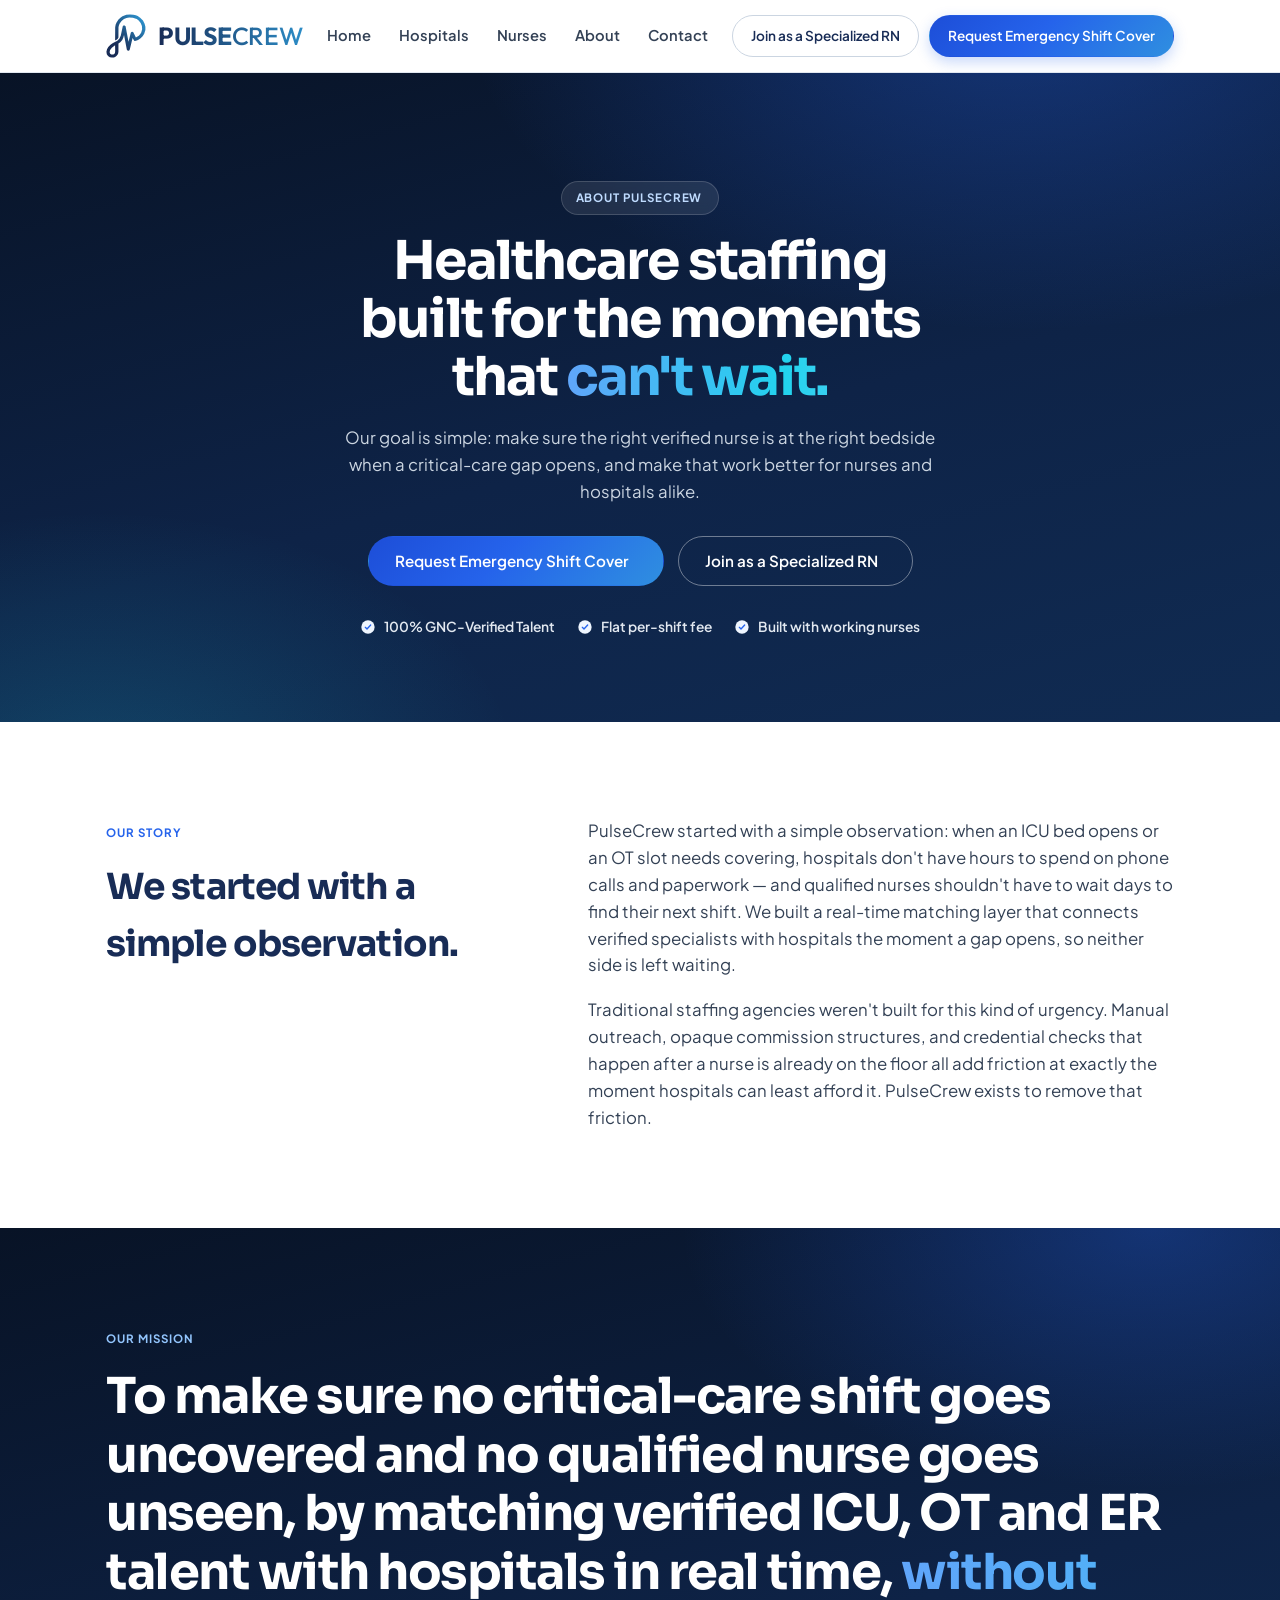
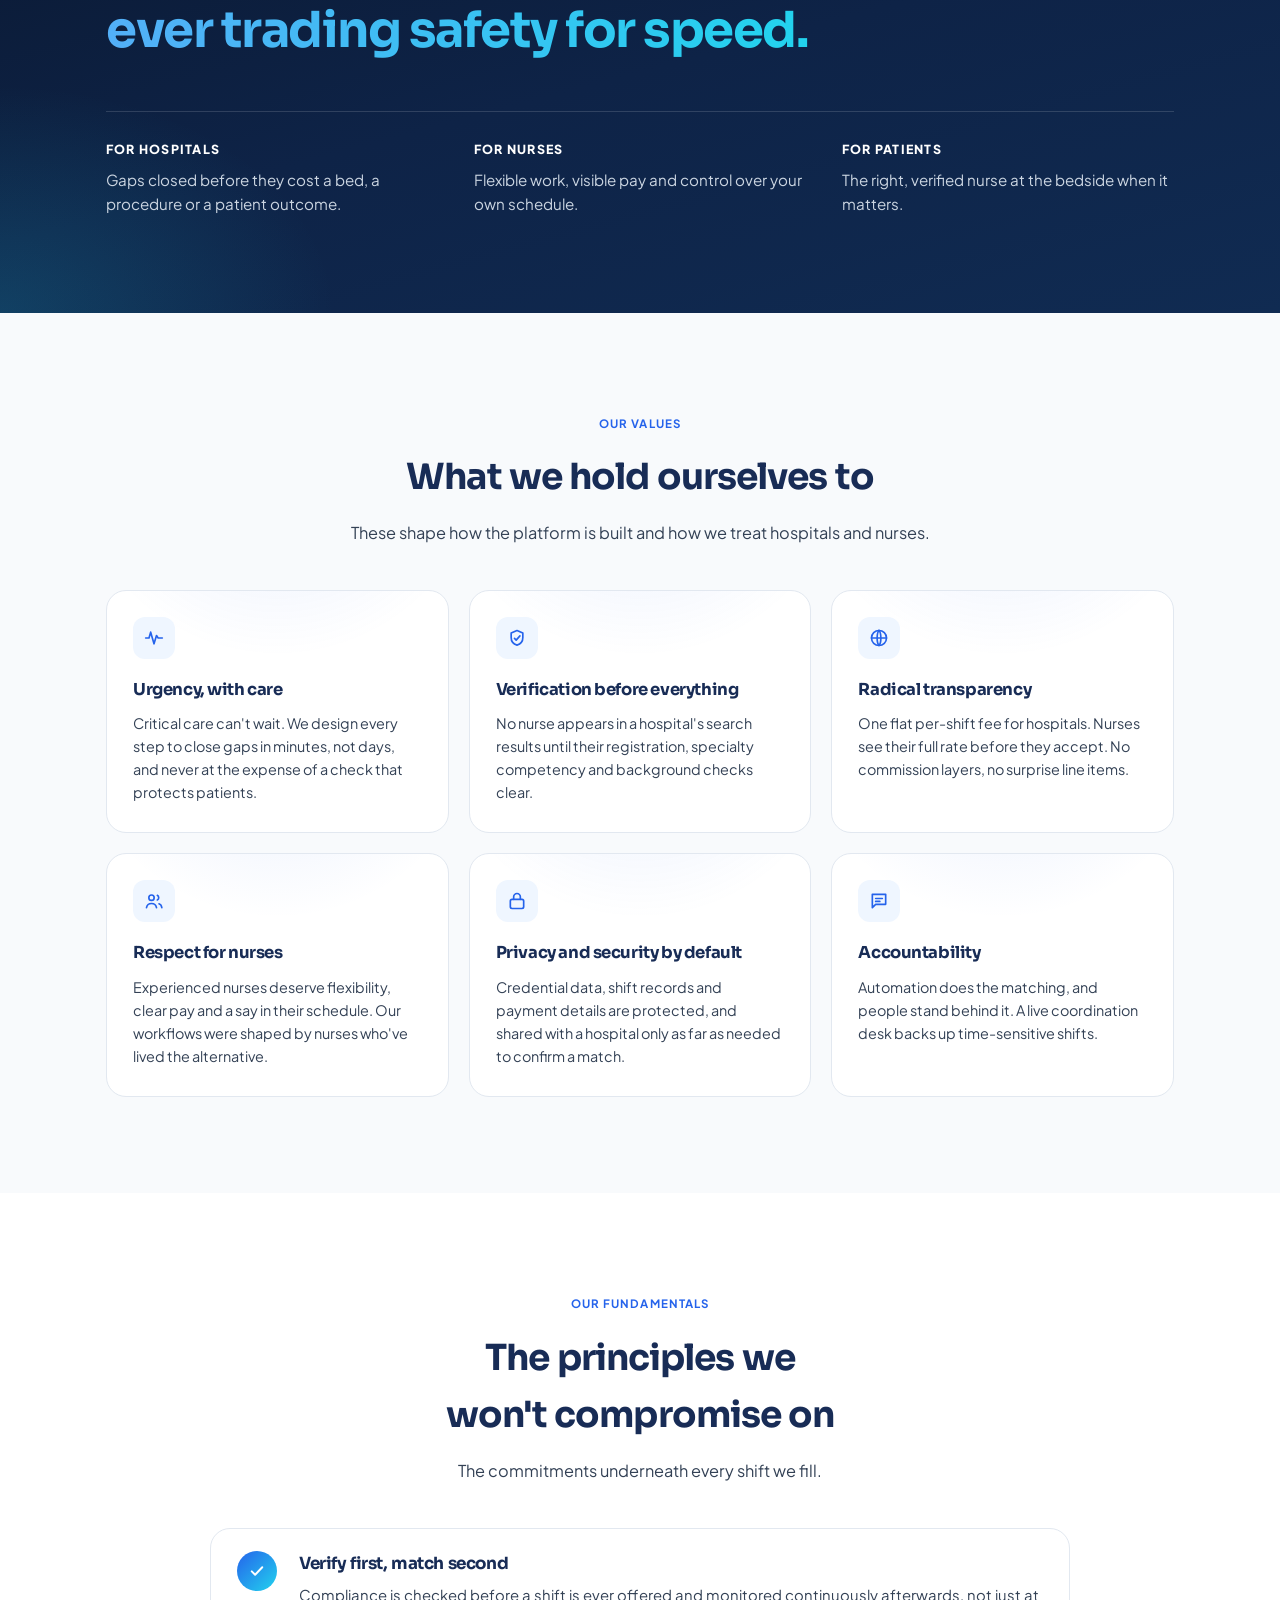
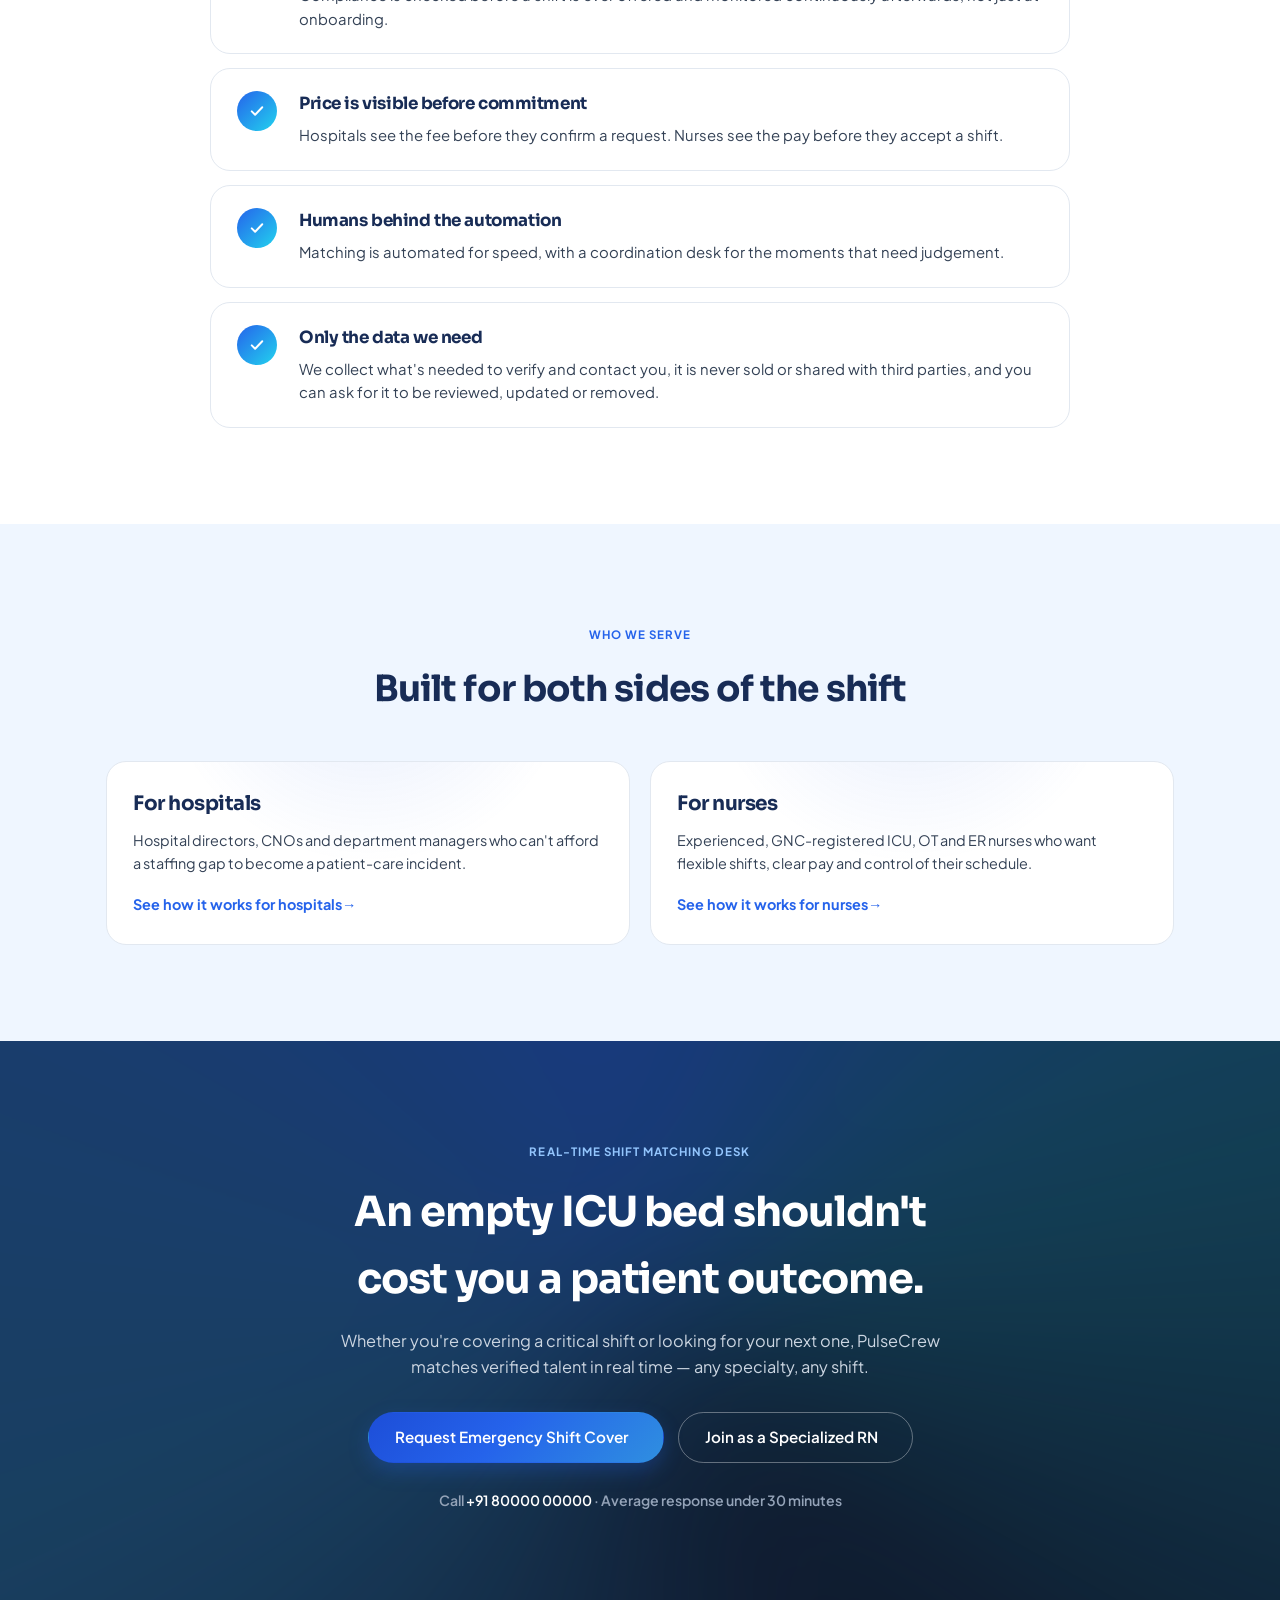
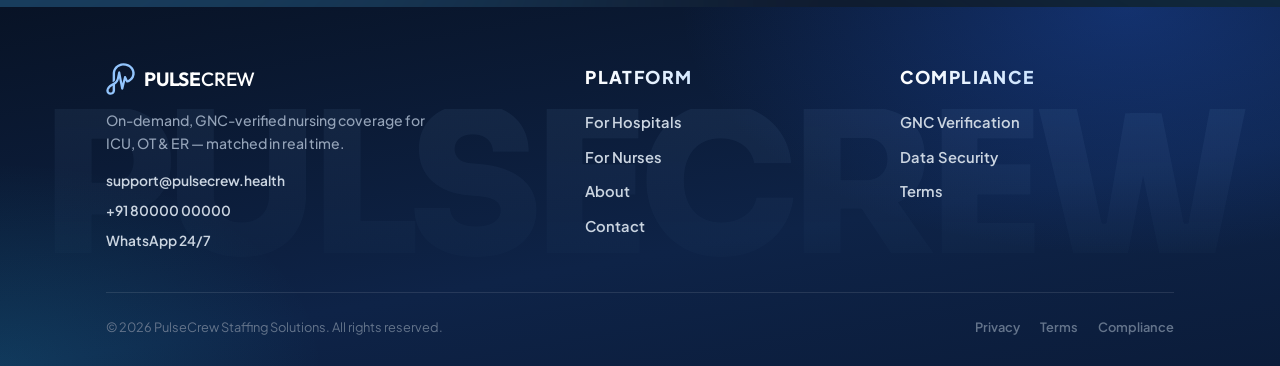
==== commit 1e884f1e: "About page: rewrite around story, mission, values and fundamentals (no longer overlaps the Hospitals" ====
--- a/about.html
+++ b/about.html
@@ -20,9 +20,9 @@
     </a>
     <nav class="nav-links">
       <a href="index.html">Home</a>
-      <a href="index.html#hospitals">Hospitals</a>
-      <a href="index.html#nurses">Nurses</a>
-      <a href="index.html#about">About</a>
+      <a href="hospitals.html">Hospitals</a>
+      <a href="nurses.html">Nurses</a>
+      <a href="about.html">About</a>
       <a href="index.html#faq">Contact</a>
     </nav>
     <div class="nav-cta">
@@ -37,126 +37,75 @@
     <div class="wrap hero-grid">
       <span class="badge-chip">About PulseCrew</span>
       <h1>Healthcare staffing built for the moments that <span class="accent">can't wait.</span></h1>
-      <p class="hero-sub">PulseCrew started with a simple observation: when an ICU bed opens or an OT slot needs covering, hospitals don't have hours to spend on phone calls and paperwork — and qualified nurses shouldn't have to wait days to find their next shift. We built a real-time matching layer that connects verified specialists with hospitals the moment a gap opens, so neither side is left waiting.</p>
+      <p class="hero-sub">Our goal is simple: make sure the right verified nurse is at the right bedside when a critical-care gap opens, and make that work better for nurses and hospitals alike.</p>
       <div class="hero-cta-row"><a href="index.html#request-form" class="btn btn-primary">Request Emergency Shift Cover</a><a href="index.html#join-form" class="btn btn-outline">Join as a Specialized RN</a></div>
       <div class="trust-row"><span class="trust-item"><svg width="16" height="16" viewBox="0 0 24 24" fill="none"><circle cx="12" cy="12" r="10" fill="var(--accent-soft)"/><path d="M8 12.5l2.5 2.5L16 9" stroke="#2563eb" stroke-width="2" stroke-linecap="round" stroke-linejoin="round"/></svg>100% GNC-Verified Talent</span><span class="trust-item"><svg width="16" height="16" viewBox="0 0 24 24" fill="none"><circle cx="12" cy="12" r="10" fill="var(--accent-soft)"/><path d="M8 12.5l2.5 2.5L16 9" stroke="#2563eb" stroke-width="2" stroke-linecap="round" stroke-linejoin="round"/></svg>Flat per-shift fee</span><span class="trust-item"><svg width="16" height="16" viewBox="0 0 24 24" fill="none"><circle cx="12" cy="12" r="10" fill="var(--accent-soft)"/><path d="M8 12.5l2.5 2.5L16 9" stroke="#2563eb" stroke-width="2" stroke-linecap="round" stroke-linejoin="round"/></svg>Built with working nurses</span></div>
     </div>
   </section>
-  <section id="about">
-    <div class="wrap">
-      <div class="section-head center">
-        <span class="eyebrow">What We Believe</span>
-        <h2>Why PulseCrew exists</h2>
-        <p>Traditional staffing agencies weren't built for this kind of urgency. Manual outreach, opaque commission structures, and credential checks that happen after a nurse is already on the floor all add friction at exactly the moment hospitals can least afford it. PulseCrew is the layer that should have existed from the start — verification before a shift is ever offered, pricing that's visible upfront, and the right nurse surfaced automatically instead of found by chance.</p>
+  <section id="story">
+    <div class="wrap about-story">
+      <div class="section-head">
+        <span class="eyebrow">Our Story</span>
+        <h2>We started with a simple observation.</h2>
       </div>
-      <div class="card-grid cols-3">
-        <div class="feature-card">
-          <span class="feature-icon"><svg width="20" height="20" viewBox="0 0 24 24" fill="none"><path d="M2 12h4l2-7 4 14 3-10 2 3h5" stroke="currentColor" stroke-width="2" stroke-linecap="round" stroke-linejoin="round"/></svg></span>
-          <h3>Speed, by design</h3>
-          <p>Every part of the matching flow — from posting a shift to confirming a nurse — is built to close gaps in minutes, not days.</p>
-        </div>
-        <div class="feature-card">
-          <span class="feature-icon"><svg width="20" height="20" viewBox="0 0 24 24" fill="none"><path d="M12 3 5 6v5.5c0 4.6 3 8 7 9 4-1 7-4.4 7-9V6l-7-3Z" stroke="currentColor" stroke-width="2" stroke-linejoin="round"/><path d="M9 12.5l2 2 4.5-5" stroke="currentColor" stroke-width="2" stroke-linecap="round" stroke-linejoin="round"/></svg></span>
-          <h3>Verification first</h3>
-          <p>No nurse appears in a hospital's search results until their GNC registration, specialty competency, and background checks clear.</p>
-        </div>
-        <div class="feature-card">
-          <span class="feature-icon"><svg width="20" height="20" viewBox="0 0 24 24" fill="none"><path d="M12 2 3 11v0a2 2 0 0 0 0 2.8l7.2 7.2a2 2 0 0 0 2.8 0L21 12.9V5a3 3 0 0 0-3-3h-6Z" stroke="currentColor" stroke-width="2" stroke-linejoin="round"/><circle cx="16" cy="8" r="1.5" fill="currentColor"/></svg></span>
-          <h3>No hidden markups</h3>
-          <p>Hospitals see one flat per-shift fee upfront. Nurses see their full rate before they accept — no agency commissions buried in the bill.</p>
-        </div>
-        <div class="feature-card">
-          <span class="feature-icon"><svg width="20" height="20" viewBox="0 0 24 24" fill="none"><path d="M12 21c-4-3.2-8-6.5-8-11a5 5 0 0 1 8-4 5 5 0 0 1 8 4c0 4.5-4 7.8-8 11Z" stroke="currentColor" stroke-width="2" stroke-linejoin="round"/></svg></span>
-          <h3>Built with working nurses</h3>
-          <p>Every workflow — from shift alerts to payment timing — was shaped by feedback from ICU, OT, and ER nurses who've lived the alternative.</p>
-        </div>
-        <div class="feature-card">
-          <span class="feature-icon"><svg width="20" height="20" viewBox="0 0 24 24" fill="none"><rect x="4" y="10" width="16" height="11" rx="2" stroke="currentColor" stroke-width="2"/><path d="M8 10V7a4 4 0 0 1 8 0v3" stroke="currentColor" stroke-width="2" stroke-linecap="round"/></svg></span>
-          <h3>Security &amp; privacy by default</h3>
-          <p>Credential data, shift records, and payment details are encrypted end-to-end and shared with a hospital only to the extent needed to confirm a match.</p>
-        </div>
-        <div class="feature-card">
-          <span class="feature-icon"><svg width="20" height="20" viewBox="0 0 24 24" fill="none"><path d="M4 4h16v12H8l-4 4V4Z" stroke="currentColor" stroke-width="2" stroke-linejoin="round"/><path d="M8 9h8M8 12.5h5" stroke="currentColor" stroke-width="2" stroke-linecap="round"/></svg></span>
-          <h3>Support when it matters</h3>
-          <p>A live coordination desk backs up the platform for time-sensitive shifts — automated matching with a human layer behind it, not instead of it.</p>
-        </div>
+      <div class="about-story-copy">
+        <p>PulseCrew started with a simple observation: when an ICU bed opens or an OT slot needs covering, hospitals don't have hours to spend on phone calls and paperwork — and qualified nurses shouldn't have to wait days to find their next shift. We built a real-time matching layer that connects verified specialists with hospitals the moment a gap opens, so neither side is left waiting.</p>
+        <p>Traditional staffing agencies weren't built for this kind of urgency. Manual outreach, opaque commission structures, and credential checks that happen after a nurse is already on the floor all add friction at exactly the moment hospitals can least afford it. PulseCrew exists to remove that friction.</p>
       </div>
     </div>
   </section>
-  <section class="section-alt">
+  <section class="about-mission" id="mission">
     <div class="wrap">
-      <div class="section-head">
-        <span class="eyebrow">The Market Gap</span>
-        <h2>Traditional staffing bureaus weren't built for critical care</h2>
-        <p>Empty ICU beds and cancelled OT slots aren't a staffing inconvenience — they're a revenue and patient-safety emergency. PulseCrew replaces slow, manual bureaus with an intelligent, verified network built for high-stakes departments.</p>
-      </div>
-      <div class="compare-grid">
-        <div class="compare-card old">
-          <h3>Traditional Nursing Bureaus</h3>
-          <ul class="compare-list">
-            <li><svg width="18" height="18" viewBox="0 0 24 24" fill="none"><circle cx="12" cy="12" r="10" fill="var(--surface-alt)"/><path d="M9 9l6 6M15 9l-6 6" stroke="var(--bad)" stroke-width="2" stroke-linecap="round"/></svg>Manual phone calls and paperwork — shifts take hours or days to fill</li>
-            <li><svg width="18" height="18" viewBox="0 0 24 24" fill="none"><circle cx="12" cy="12" r="10" fill="var(--surface-alt)"/><path d="M9 9l6 6M15 9l-6 6" stroke="var(--bad)" stroke-width="2" stroke-linecap="round"/></svg>Credentials confirmed after placement, not before</li>
-            <li><svg width="18" height="18" viewBox="0 0 24 24" fill="none"><circle cx="12" cy="12" r="10" fill="var(--surface-alt)"/><path d="M9 9l6 6M15 9l-6 6" stroke="var(--bad)" stroke-width="2" stroke-linecap="round"/></svg>Commission markups hidden inside hourly bill rates</li>
-            <li><svg width="18" height="18" viewBox="0 0 24 24" fill="none"><circle cx="12" cy="12" r="10" fill="var(--surface-alt)"/><path d="M9 9l6 6M15 9l-6 6" stroke="var(--bad)" stroke-width="2" stroke-linecap="round"/></svg>No visibility into match status or nurse availability</li>
-          </ul>
-        </div>
-        <div class="compare-card new">
-          <h3>The PulseCrew Intelligent Network</h3>
-          <ul class="compare-list">
-            <li><svg width="18" height="18" viewBox="0 0 24 24" fill="none"><circle cx="12" cy="12" r="10" fill="#2563eb"/><path d="M8 12.5l2.5 2.5L16 9" stroke="#fff" stroke-width="2" stroke-linecap="round" stroke-linejoin="round"/></svg>Automated digital matching — most shifts filled in under 30 minutes</li>
-            <li><svg width="18" height="18" viewBox="0 0 24 24" fill="none"><circle cx="12" cy="12" r="10" fill="#2563eb"/><path d="M8 12.5l2.5 2.5L16 9" stroke="#fff" stroke-width="2" stroke-linecap="round" stroke-linejoin="round"/></svg>100% GNC-registered nurses, pre-vetted before they appear in search</li>
-            <li><svg width="18" height="18" viewBox="0 0 24 24" fill="none"><circle cx="12" cy="12" r="10" fill="#2563eb"/><path d="M8 12.5l2.5 2.5L16 9" stroke="#fff" stroke-width="2" stroke-linecap="round" stroke-linejoin="round"/></svg>One flat per-shift fee, disclosed upfront — no hidden markups</li>
-            <li><svg width="18" height="18" viewBox="0 0 24 24" fill="none"><circle cx="12" cy="12" r="10" fill="#2563eb"/><path d="M8 12.5l2.5 2.5L16 9" stroke="#fff" stroke-width="2" stroke-linecap="round" stroke-linejoin="round"/></svg>Live status tracking from request to confirmed arrival</li>
-          </ul>
-        </div>
+      <span class="eyebrow">Our Mission</span>
+      <p class="about-mission-text">To make sure no critical-care shift goes uncovered and no qualified nurse goes unseen, by matching verified ICU, OT and ER talent with hospitals in real time, <span class="accent">without ever trading safety for speed.</span></p>
+      <div class="about-mission-points">
+        <div><b>For hospitals</b><span>Gaps closed before they cost a bed, a procedure or a patient outcome.</span></div>
+        <div><b>For nurses</b><span>Flexible work, visible pay and control over your own schedule.</span></div>
+        <div><b>For patients</b><span>The right, verified nurse at the bedside when it matters.</span></div>
       </div>
     </div>
   </section>
-  <section id="how">
+  <section id="values" class="section-alt">
     <div class="wrap">
       <div class="section-head center">
-        <span class="eyebrow">How It Works</span>
-        <h2>Shift coverage in three automated steps</h2>
-        <p>From an open shift to a verified nurse on the floor — every step runs through a single intelligent platform.</p>
+        <span class="eyebrow">Our Values</span>
+        <h2>What we hold ourselves to</h2>
+        <p>These shape how the platform is built and how we treat hospitals and nurses.</p>
       </div>
-      <div class="steps">
-        <div class="step">
-          <span class="step-num">01</span>
-          <h3>Post the Shift Requirement</h3>
-          <p>Hospital coordinators log an emergency or scheduled shift, specifying department, specialty, and time window.</p>
-        </div>
-        <div class="step">
-          <span class="step-num">02</span>
-          <h3>Algorithm Matches Verified Nurses</h3>
-          <p>PulseCrew instantly alerts GNC-verified ICU, OT, and ER nurses who are available and qualified in your region.</p>
-        </div>
-        <div class="step">
-          <span class="step-num">03</span>
-          <h3>Shift Confirmed, Compliance Logged</h3>
-          <p>The nurse accepts, digital compliance checks run automatically, and your team gets a confirmed name before the shift starts.</p>
-        </div>
+      <div class="card-grid cols-3">
+        <div class="feature-card"><span class="feature-icon"><svg width="20" height="20" viewBox="0 0 24 24" fill="none"><path d="M2 12h4l2-7 4 14 3-10 2 3h5" stroke="currentColor" stroke-width="2" stroke-linecap="round" stroke-linejoin="round"/></svg></span><h3>Urgency, with care</h3><p>Critical care can't wait. We design every step to close gaps in minutes, not days, and never at the expense of a check that protects patients.</p></div>
+        <div class="feature-card"><span class="feature-icon"><svg width="20" height="20" viewBox="0 0 24 24" fill="none"><path d="M12 3 5 6v5.5c0 4.6 3 8 7 9 4-1 7-4.4 7-9V6l-7-3Z" stroke="currentColor" stroke-width="2" stroke-linecap="round" stroke-linejoin="round"/><path d="M9 12.5l2 2 4.5-5" stroke="currentColor" stroke-width="2" stroke-linecap="round" stroke-linejoin="round"/></svg></span><h3>Verification before everything</h3><p>No nurse appears in a hospital's search results until their registration, specialty competency and background checks clear.</p></div>
+        <div class="feature-card"><span class="feature-icon"><svg width="20" height="20" viewBox="0 0 24 24" fill="none"><circle cx="12" cy="12" r="9" stroke="currentColor" stroke-width="2" stroke-linecap="round" stroke-linejoin="round"/><path d="M3 12h18M12 3c3 3.2 3 14.8 0 18M12 3c-3 3.2-3 14.8 0 18" stroke="currentColor" stroke-width="2" stroke-linecap="round" stroke-linejoin="round"/></svg></span><h3>Radical transparency</h3><p>One flat per-shift fee for hospitals. Nurses see their full rate before they accept. No commission layers, no surprise line items.</p></div>
+        <div class="feature-card"><span class="feature-icon"><svg width="20" height="20" viewBox="0 0 24 24" fill="none"><circle cx="9" cy="8" r="3.2" stroke="currentColor" stroke-width="2" stroke-linecap="round" stroke-linejoin="round"/><path d="M3 20c.6-3.4 3-5 6-5s5.4 1.6 6 5M16 5.2a3.2 3.2 0 0 1 0 5.6M18 15.4c1.8.6 3 2 3.4 4.6" stroke="currentColor" stroke-width="2" stroke-linecap="round" stroke-linejoin="round"/></svg></span><h3>Respect for nurses</h3><p>Experienced nurses deserve flexibility, clear pay and a say in their schedule. Our workflows were shaped by nurses who've lived the alternative.</p></div>
+        <div class="feature-card"><span class="feature-icon"><svg width="20" height="20" viewBox="0 0 24 24" fill="none"><rect x="4" y="10" width="16" height="11" rx="2" stroke="currentColor" stroke-width="2" stroke-linecap="round" stroke-linejoin="round"/><path d="M8 10V7a4 4 0 0 1 8 0v3" stroke="currentColor" stroke-width="2" stroke-linecap="round" stroke-linejoin="round"/></svg></span><h3>Privacy and security by default</h3><p>Credential data, shift records and payment details are protected, and shared with a hospital only as far as needed to confirm a match.</p></div>
+        <div class="feature-card"><span class="feature-icon"><svg width="20" height="20" viewBox="0 0 24 24" fill="none"><path d="M4 4h16v12H8l-4 4V4Z" stroke="currentColor" stroke-width="2" stroke-linecap="round" stroke-linejoin="round"/><path d="M8 9h8M8 12.5h5" stroke="currentColor" stroke-width="2" stroke-linecap="round" stroke-linejoin="round"/></svg></span><h3>Accountability</h3><p>Automation does the matching, and people stand behind it. A live coordination desk backs up time-sensitive shifts.</p></div>
       </div>
     </div>
   </section>
-  <section id="compliance" class="section-alt">
-    <div class="wrap compliance-wrap">
-      <div>
-        <span class="eyebrow">Compliance &amp; Safety</span>
-        <h2 style="margin-top:14px;font-size:clamp(1.6rem,2vw + 1rem,2.1rem);">Verification isn't a checkbox. It's the product.</h2>
-        <p style="margin-top:14px;">Every nurse on the PulseCrew network passes a multi-layer screening process before accepting a single shift — and stays continuously monitored after.</p>
-        <ul class="check-list" style="margin-top:26px;">
-          <li><span class="check-badge"><svg width="14" height="14" viewBox="0 0 24 24" fill="none"><path d="M5 12.5l4.5 4.5L19 7" stroke="#fff" stroke-width="2.4" stroke-linecap="round" stroke-linejoin="round"/></svg></span><p>GNC registration verified against statutory nursing council records</p></li>
-          <li><span class="check-badge"><svg width="14" height="14" viewBox="0 0 24 24" fill="none"><path d="M5 12.5l4.5 4.5L19 7" stroke="#fff" stroke-width="2.4" stroke-linecap="round" stroke-linejoin="round"/></svg></span><p>Specialty-specific clinical competency assessment (ICU / OT / ER)</p></li>
-          <li><span class="check-badge"><svg width="14" height="14" viewBox="0 0 24 24" fill="none"><path d="M5 12.5l4.5 4.5L19 7" stroke="#fff" stroke-width="2.4" stroke-linecap="round" stroke-linejoin="round"/></svg></span><p>Background and professional reference checks</p></li>
-          <li><span class="check-badge"><svg width="14" height="14" viewBox="0 0 24 24" fill="none"><path d="M5 12.5l4.5 4.5L19 7" stroke="#fff" stroke-width="2.4" stroke-linecap="round" stroke-linejoin="round"/></svg></span><p>Continuous compliance monitoring and performance review</p></li>
-        </ul>
+  <section id="fundamentals">
+    <div class="wrap">
+      <div class="section-head center">
+        <span class="eyebrow">Our Fundamentals</span>
+        <h2>The principles we won't compromise on</h2>
+        <p>The commitments underneath every shift we fill.</p>
       </div>
-      <div class="shield-wrap">
-        <svg width="220" height="220" viewBox="0 0 220 220" fill="none">
-          <circle cx="110" cy="110" r="108" fill="var(--accent-soft)"/>
-          <path d="M110 34 168 56v46c0 44-25.6 68.8-58 84-32.4-15.2-58-40-58-84V56l58-22Z" fill="#2563eb"/>
-          <path d="M86 111l17 17 32-34" stroke="#fff" stroke-width="7" stroke-linecap="round" stroke-linejoin="round"/>
-        </svg>
+      <div class="about-principles">
+        <div class="about-principle"><span class="about-principle-mark"><svg width="18" height="18" viewBox="0 0 24 24" fill="none"><path d="M5 12.5l4.5 4.5L19 7" stroke="#fff" stroke-width="2.6" stroke-linecap="round" stroke-linejoin="round"/></svg></span><div><h3>Verify first, match second</h3><p>Compliance is checked before a shift is ever offered and monitored continuously afterwards, not just at onboarding.</p></div></div>
+        <div class="about-principle"><span class="about-principle-mark"><svg width="18" height="18" viewBox="0 0 24 24" fill="none"><path d="M5 12.5l4.5 4.5L19 7" stroke="#fff" stroke-width="2.6" stroke-linecap="round" stroke-linejoin="round"/></svg></span><div><h3>Price is visible before commitment</h3><p>Hospitals see the fee before they confirm a request. Nurses see the pay before they accept a shift.</p></div></div>
+        <div class="about-principle"><span class="about-principle-mark"><svg width="18" height="18" viewBox="0 0 24 24" fill="none"><path d="M5 12.5l4.5 4.5L19 7" stroke="#fff" stroke-width="2.6" stroke-linecap="round" stroke-linejoin="round"/></svg></span><div><h3>Humans behind the automation</h3><p>Matching is automated for speed, with a coordination desk for the moments that need judgement.</p></div></div>
+        <div class="about-principle"><span class="about-principle-mark"><svg width="18" height="18" viewBox="0 0 24 24" fill="none"><path d="M5 12.5l4.5 4.5L19 7" stroke="#fff" stroke-width="2.6" stroke-linecap="round" stroke-linejoin="round"/></svg></span><div><h3>Only the data we need</h3><p>We collect what's needed to verify and contact you, it is never sold or shared with third parties, and you can ask for it to be reviewed, updated or removed.</p></div></div>
+      </div>
+    </div>
+  </section>
+  <section id="serve" class="section-tint">
+    <div class="wrap">
+      <div class="section-head center">
+        <span class="eyebrow">Who We Serve</span>
+        <h2>Built for both sides of the shift</h2>
+      </div>
+      <div class="card-grid">
+        <a class="feature-card about-serve" href="hospitals.html"><h3>For hospitals</h3><p>Hospital directors, CNOs and department managers who can't afford a staffing gap to become a patient-care incident.</p><span class="about-serve-link">See how it works for hospitals</span></a>
+        <a class="feature-card about-serve" href="nurses.html"><h3>For nurses</h3><p>Experienced, GNC-registered ICU, OT and ER nurses who want flexible shifts, clear pay and control of their schedule.</p><span class="about-serve-link">See how it works for nurses</span></a>
       </div>
     </div>
   </section>
@@ -195,9 +144,9 @@
       <div class="footer-col">
         <h4>Platform</h4>
         <ul>
-          <li><a href="index.html#hospitals">For Hospitals</a></li>
-          <li><a href="index.html#nurses">For Nurses</a></li>
-          <li><a href="index.html#about">About</a></li>
+          <li><a href="hospitals.html">For Hospitals</a></li>
+          <li><a href="nurses.html">For Nurses</a></li>
+          <li><a href="about.html">About</a></li>
           <li><a href="index.html#faq">Contact</a></li>
         </ul>
       </div>
--- a/assets/site.css
+++ b/assets/site.css
@@ -732,3 +732,30 @@
     html.fx #hospitals .feature-card.fx-reveal:not(.fx-in){ transform:translateX(48px); }
     html.fx #nurses .feature-card.fx-reveal:not(.fx-in){ transform:translateX(-48px); }
   }
+
+/* ---------- About page ---------- */
+.about-story{ display:grid; grid-template-columns:minmax(0,5fr) minmax(0,7fr); gap:clamp(32px,5vw,72px); align-items:start; }
+@media (max-width:860px){ .about-story{ grid-template-columns:1fr; } }
+.about-story-copy p{ font-size:1.05rem; color:var(--ink-soft); }
+.about-story-copy p + p{ margin-top:18px; }
+.about-mission{ position:relative; overflow:hidden; color:#e2e8f0;
+  background:radial-gradient(760px 420px at 90% 0%, rgba(37,99,235,.34), transparent 62%), radial-gradient(560px 380px at 0% 100%, rgba(34,211,238,.16), transparent 60%), linear-gradient(165deg,#081326 0%,#0e2347 60%,#102b52 100%); }
+.about-mission .eyebrow{ color:#93c5fd; }
+.about-mission-text{ margin-top:18px; max-width:30ch; font-family:var(--fx-head,'Sora',sans-serif); font-weight:700; font-size:clamp(1.7rem,3.2vw + .6rem,3.1rem); line-height:1.18; letter-spacing:-0.03em; color:#fff; }
+.about-mission-text .accent{ background:linear-gradient(90deg,#60a5fa,#22d3ee); -webkit-background-clip:text; background-clip:text; color:transparent; -webkit-text-fill-color:transparent; }
+.about-mission-points{ margin-top:clamp(32px,4vw,52px); display:grid; grid-template-columns:repeat(3,minmax(0,1fr)); gap:clamp(20px,3vw,36px); padding-top:28px; border-top:1px solid rgba(255,255,255,.14); }
+@media (max-width:760px){ .about-mission-points{ grid-template-columns:1fr; } }
+.about-mission-points b{ display:block; color:#fff; font-size:.78rem; letter-spacing:.1em; text-transform:uppercase; font-weight:800; }
+.about-mission-points span{ display:block; margin-top:8px; color:#cbd5e1; font-size:.95rem; }
+.about-principles{ margin-top:44px; max-width:860px; margin-inline:auto; display:flex; flex-direction:column; gap:14px; }
+.about-principle{ display:flex; gap:22px; align-items:flex-start; padding:22px 26px; border:1px solid var(--border-soft); border-radius:var(--radius-card); background:var(--surface); transition:transform .25s ease, border-color .25s ease, box-shadow .25s ease; }
+.about-principle h3{ font-size:1.05rem; font-weight:700; }
+.about-principle p{ margin-top:6px; font-size:.93rem; color:var(--ink-soft); }
+.about-principle-mark{ flex:none; width:40px; height:40px; border-radius:50%; display:flex; align-items:center; justify-content:center; font-family:var(--fx-head,'Sora',sans-serif); font-weight:700; color:#fff; background:linear-gradient(135deg,#2563eb,#22d3ee); }
+@media (hover:hover){ .about-principle:hover{ transform:translateX(6px); border-color:rgba(37,99,235,.45); box-shadow:0 14px 34px rgba(37,99,235,.12); } }
+.about-serve{ display:flex; flex-direction:column; text-decoration:none; color:inherit; }
+.about-serve h3{ margin-top:0 !important; font-size:1.25rem !important; }
+.about-serve p{ flex:1; }
+.about-serve-link{ margin-top:18px; font-weight:700; font-size:.9rem; color:var(--accent); }
+.about-serve-link::after{ content:" \2192"; display:inline-block; transition:transform .25s ease; }
+.about-serve:hover .about-serve-link::after{ transform:translateX(5px); }
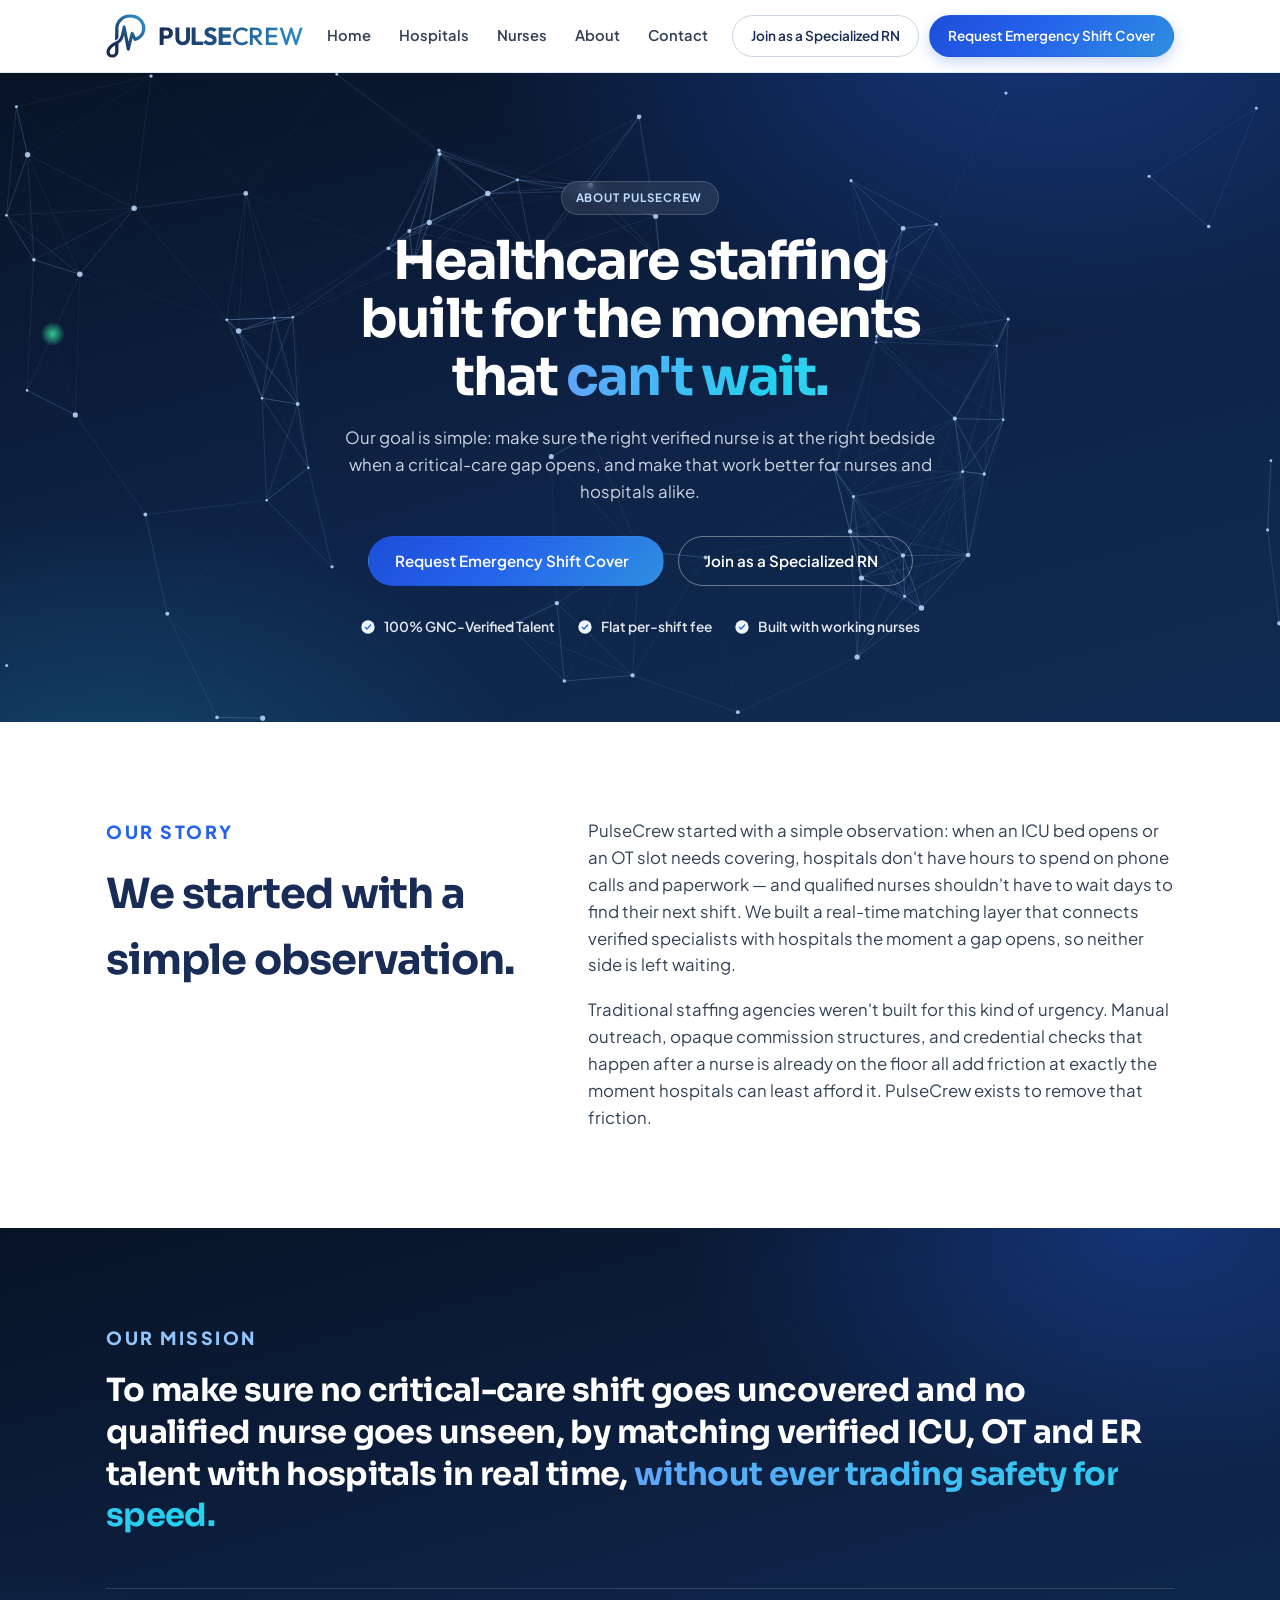
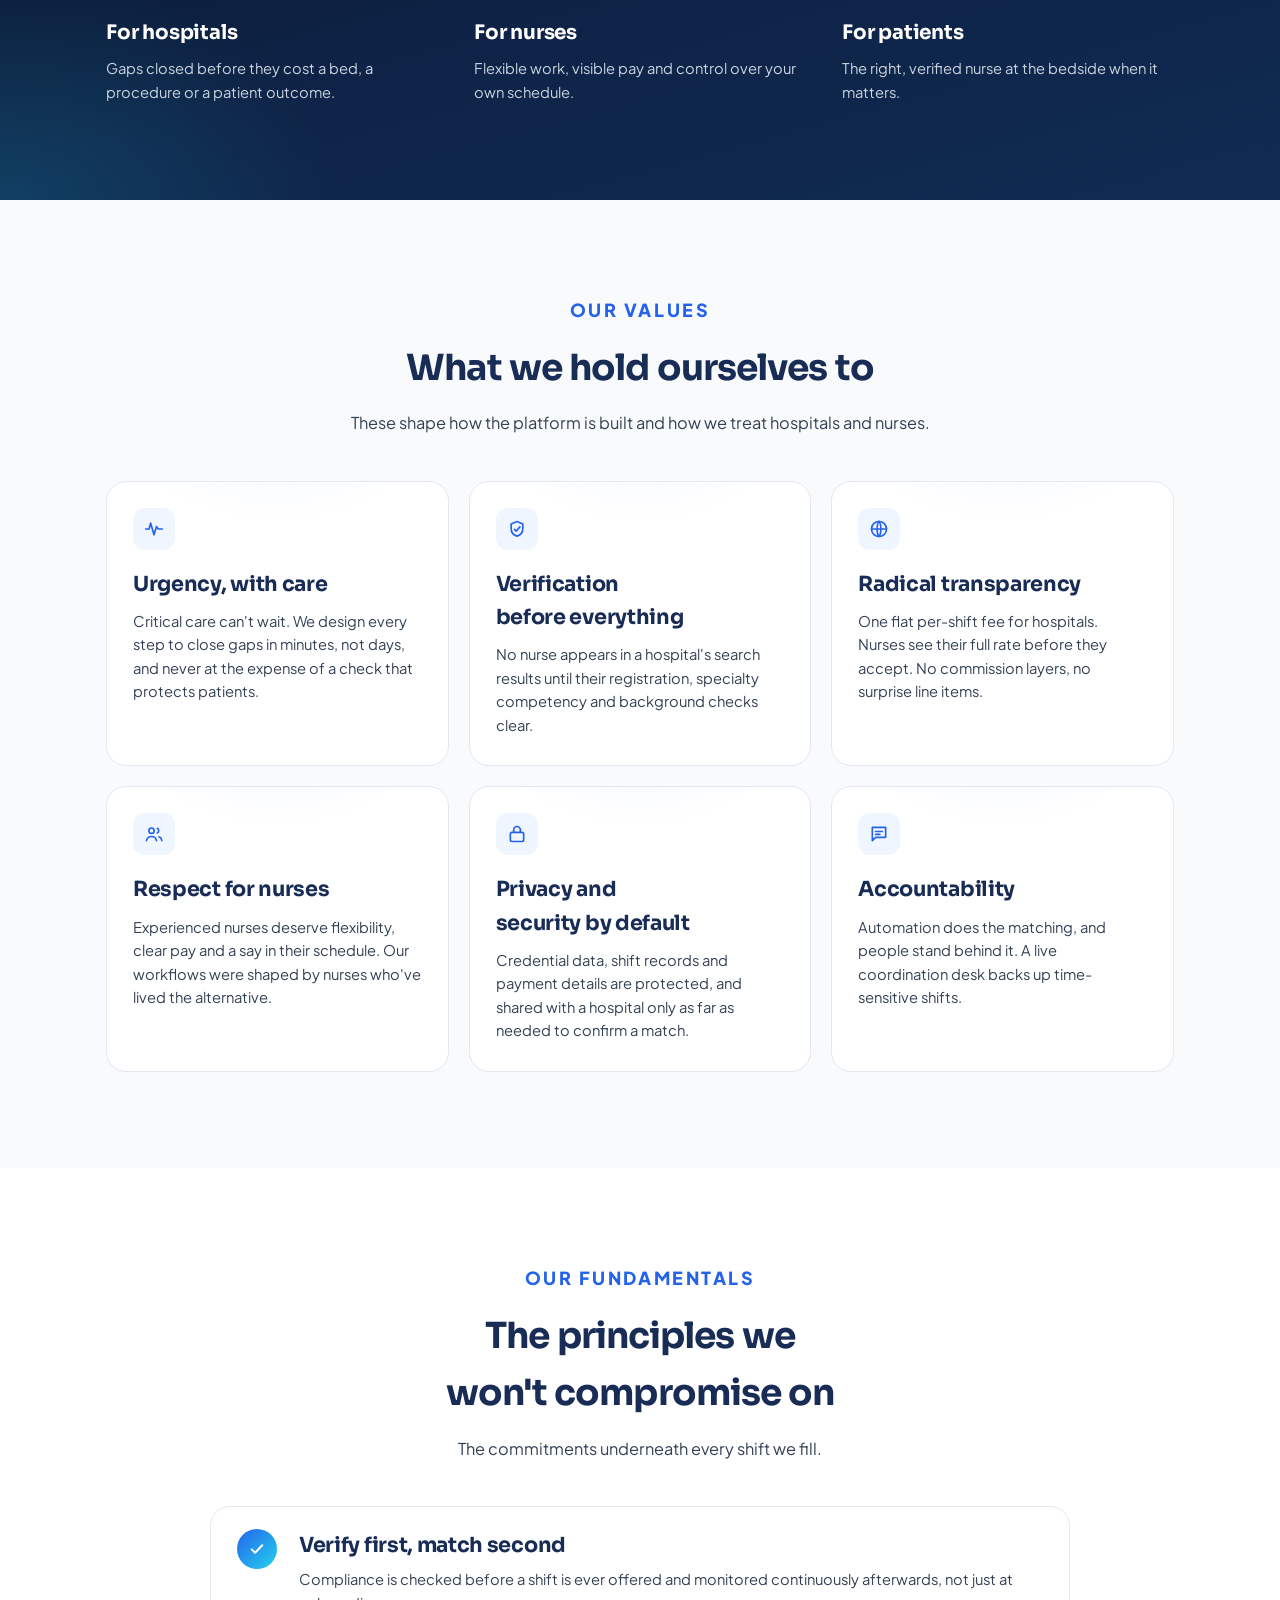
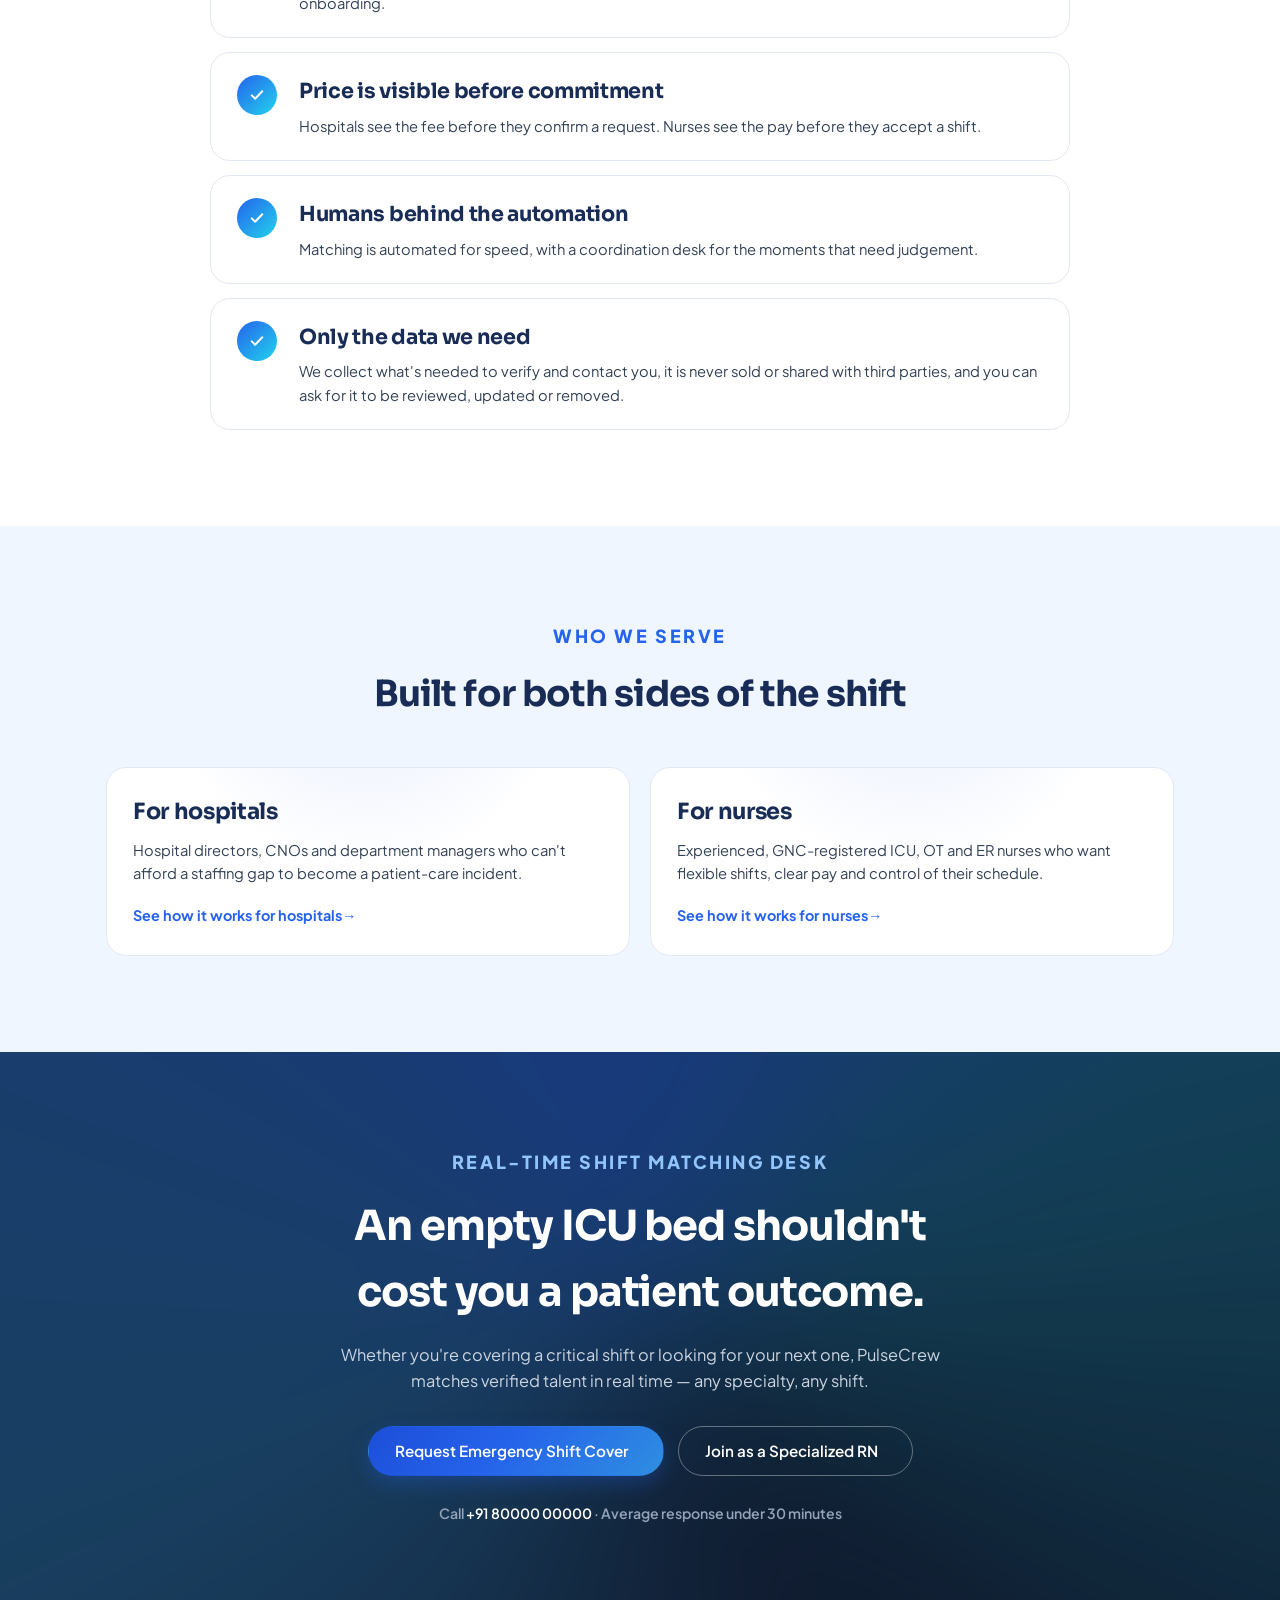
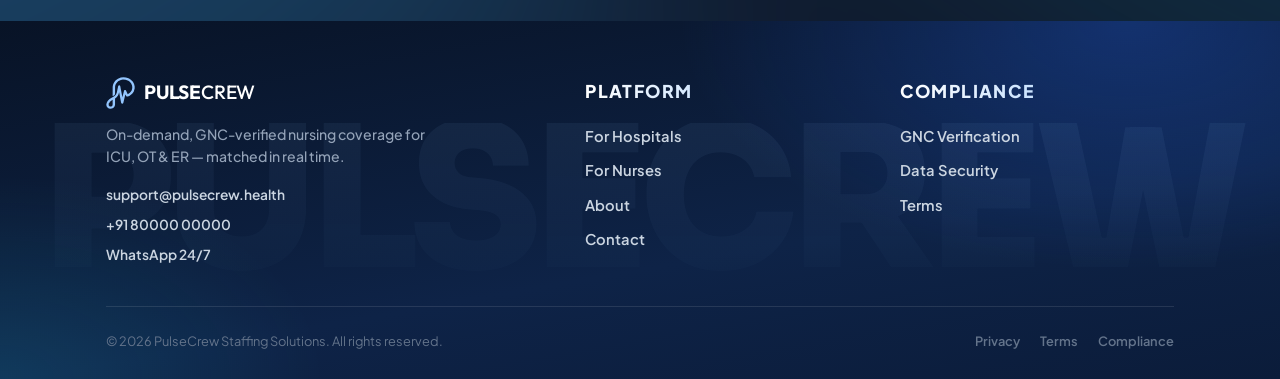
==== commit 2ea548a9: "New pages: larger section labels (Our Story, Our Mission, etc.) so they outrank paragraph text Scope" ====
--- a/about.html
+++ b/about.html
@@ -2,7 +2,7 @@
 <title>About · PulseCrew Staffing</title>
 <meta name="description" content="PulseCrew is a real-time matching layer connecting verified ICU, OT and ER nurses with hospitals the moment a gap opens.">
 <link rel="stylesheet" href="assets/site.css">
-</head><body>
+</head><body class="sub-page">
 
 <header>
   <div class="wrap nav">
--- a/assets/site.css
+++ b/assets/site.css
@@ -741,16 +741,16 @@
 .about-mission{ position:relative; overflow:hidden; color:#e2e8f0;
   background:radial-gradient(760px 420px at 90% 0%, rgba(37,99,235,.34), transparent 62%), radial-gradient(560px 380px at 0% 100%, rgba(34,211,238,.16), transparent 60%), linear-gradient(165deg,#081326 0%,#0e2347 60%,#102b52 100%); }
 .about-mission .eyebrow{ color:#93c5fd; }
-.about-mission-text{ margin-top:18px; max-width:30ch; font-family:var(--fx-head,'Sora',sans-serif); font-weight:700; font-size:clamp(1.7rem,3.2vw + .6rem,3.1rem); line-height:1.18; letter-spacing:-0.03em; color:#fff; }
+.about-mission-text{ margin-top:18px; max-width:44ch; font-family:var(--fx-head,'Sora',sans-serif); font-weight:700; font-size:clamp(1.35rem,1.5vw + .85rem,2rem); line-height:1.3; letter-spacing:-0.02em; color:#fff; }
 .about-mission-text .accent{ background:linear-gradient(90deg,#60a5fa,#22d3ee); -webkit-background-clip:text; background-clip:text; color:transparent; -webkit-text-fill-color:transparent; }
 .about-mission-points{ margin-top:clamp(32px,4vw,52px); display:grid; grid-template-columns:repeat(3,minmax(0,1fr)); gap:clamp(20px,3vw,36px); padding-top:28px; border-top:1px solid rgba(255,255,255,.14); }
 @media (max-width:760px){ .about-mission-points{ grid-template-columns:1fr; } }
-.about-mission-points b{ display:block; color:#fff; font-size:.78rem; letter-spacing:.1em; text-transform:uppercase; font-weight:800; }
-.about-mission-points span{ display:block; margin-top:8px; color:#cbd5e1; font-size:.95rem; }
+.about-mission-points b{ display:block; color:#fff; font-family:var(--fx-head,'Sora',sans-serif); font-size:1.25rem; letter-spacing:-0.01em; font-weight:700; }
+.about-mission-points span{ display:block; margin-top:8px; color:#cbd5e1; font-size:.92rem; }
 .about-principles{ margin-top:44px; max-width:860px; margin-inline:auto; display:flex; flex-direction:column; gap:14px; }
 .about-principle{ display:flex; gap:22px; align-items:flex-start; padding:22px 26px; border:1px solid var(--border-soft); border-radius:var(--radius-card); background:var(--surface); transition:transform .25s ease, border-color .25s ease, box-shadow .25s ease; }
-.about-principle h3{ font-size:1.05rem; font-weight:700; }
-.about-principle p{ margin-top:6px; font-size:.93rem; color:var(--ink-soft); }
+.about-principle h3{ font-size:1.3rem; font-weight:700; letter-spacing:-0.015em; }
+.about-principle p{ margin-top:6px; font-size:.92rem; color:var(--ink-soft); }
 .about-principle-mark{ flex:none; width:40px; height:40px; border-radius:50%; display:flex; align-items:center; justify-content:center; font-family:var(--fx-head,'Sora',sans-serif); font-weight:700; color:#fff; background:linear-gradient(135deg,#2563eb,#22d3ee); }
 @media (hover:hover){ .about-principle:hover{ transform:translateX(6px); border-color:rgba(37,99,235,.45); box-shadow:0 14px 34px rgba(37,99,235,.12); } }
 .about-serve{ display:flex; flex-direction:column; text-decoration:none; color:inherit; }
@@ -759,3 +759,14 @@
 .about-serve-link{ margin-top:18px; font-weight:700; font-size:.9rem; color:var(--accent); }
 .about-serve-link::after{ content:" \2192"; display:inline-block; transition:transform .25s ease; }
 .about-serve:hover .about-serve-link::after{ transform:translateX(5px); }
+
+/* About page: card titles clearly larger than their body text */
+#values .feature-card h3, #serve .feature-card h3{ font-size:1.3rem; letter-spacing:-0.015em; }
+#values .feature-card p, #serve .feature-card p{ font-size:.92rem; }
+.about-serve h3{ font-size:1.4rem !important; }
+.about-story .section-head h2{ font-size:clamp(1.9rem,2.4vw + 1rem,2.6rem); }
+
+/* New pages (About, Hospitals, Nurses): section labels sit above their headings, so they must outrank the paragraph text */
+.sub-page .eyebrow{ font-size:1.125rem; font-weight:800; letter-spacing:.14em; }
+.sub-page .eyebrow .live-dot{ width:9px; height:9px; }
+@media (max-width:560px){ .sub-page .eyebrow{ font-size:1rem; letter-spacing:.12em; } }
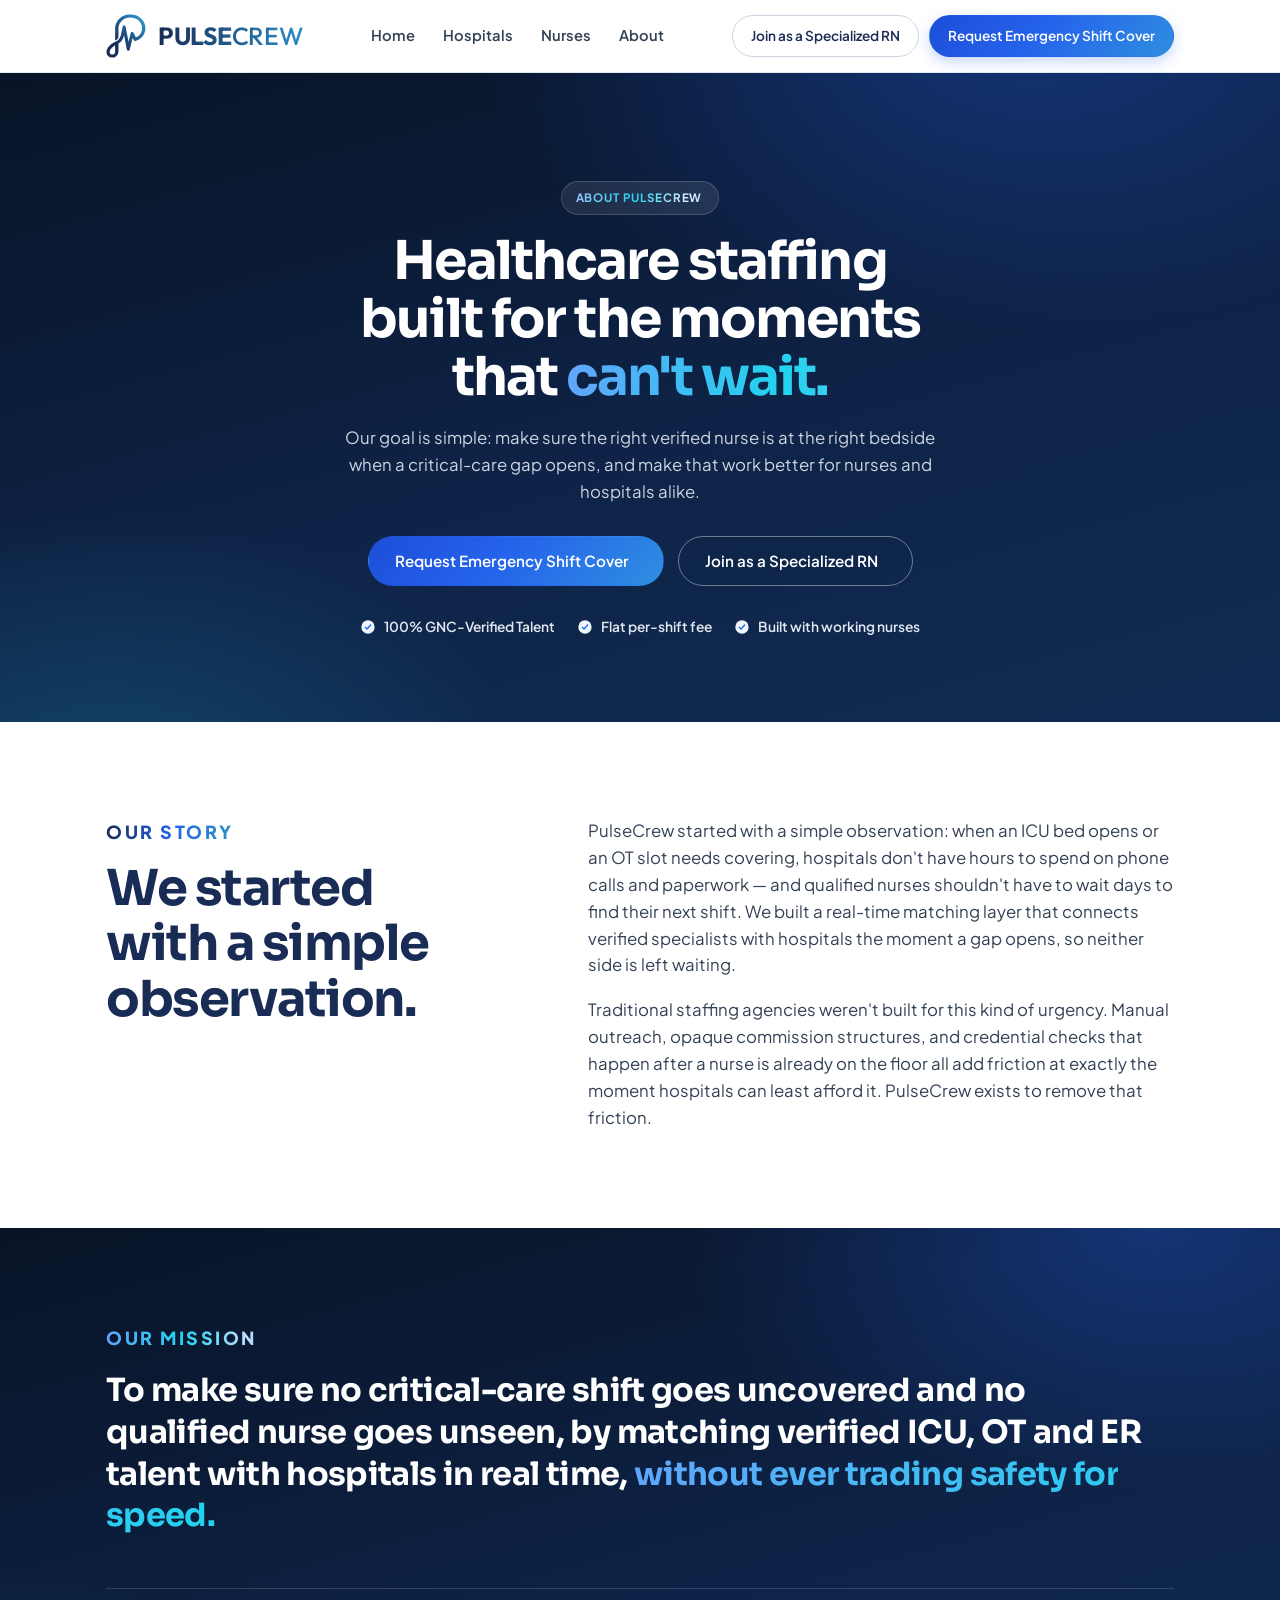
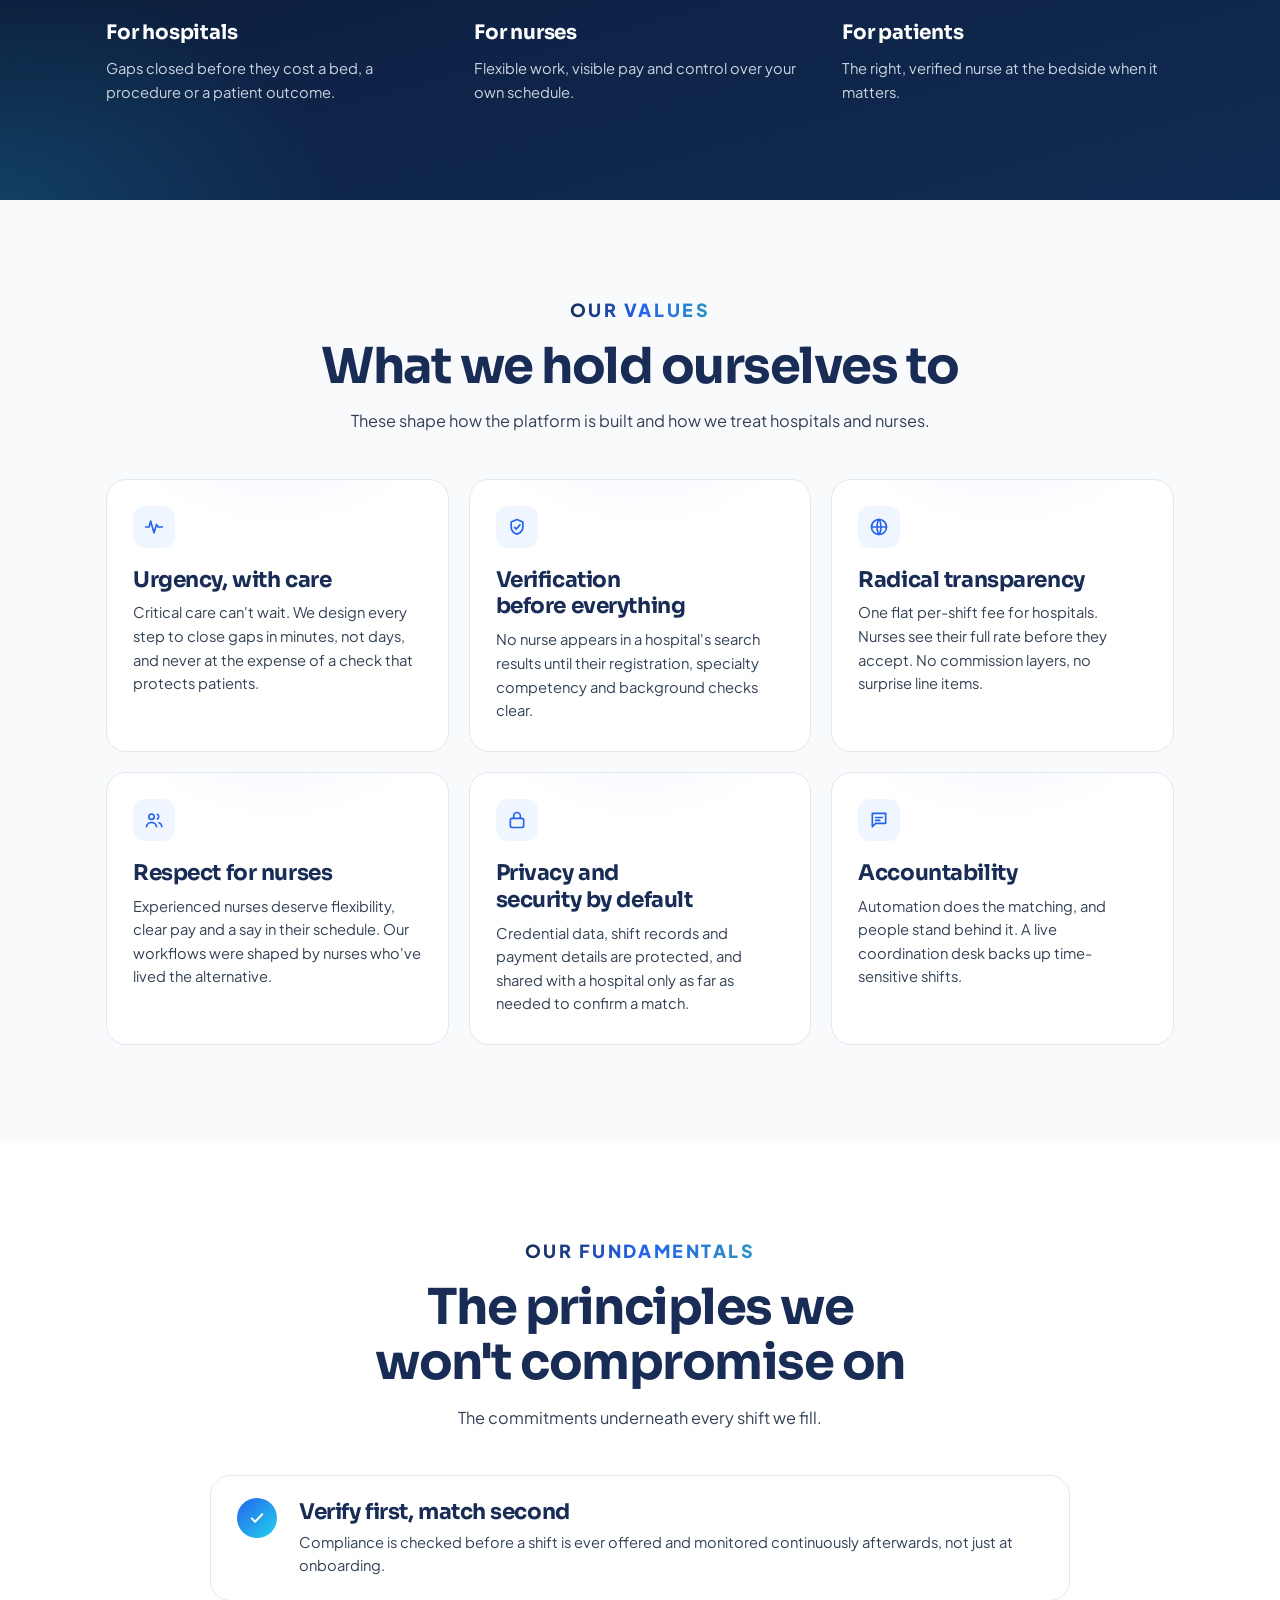
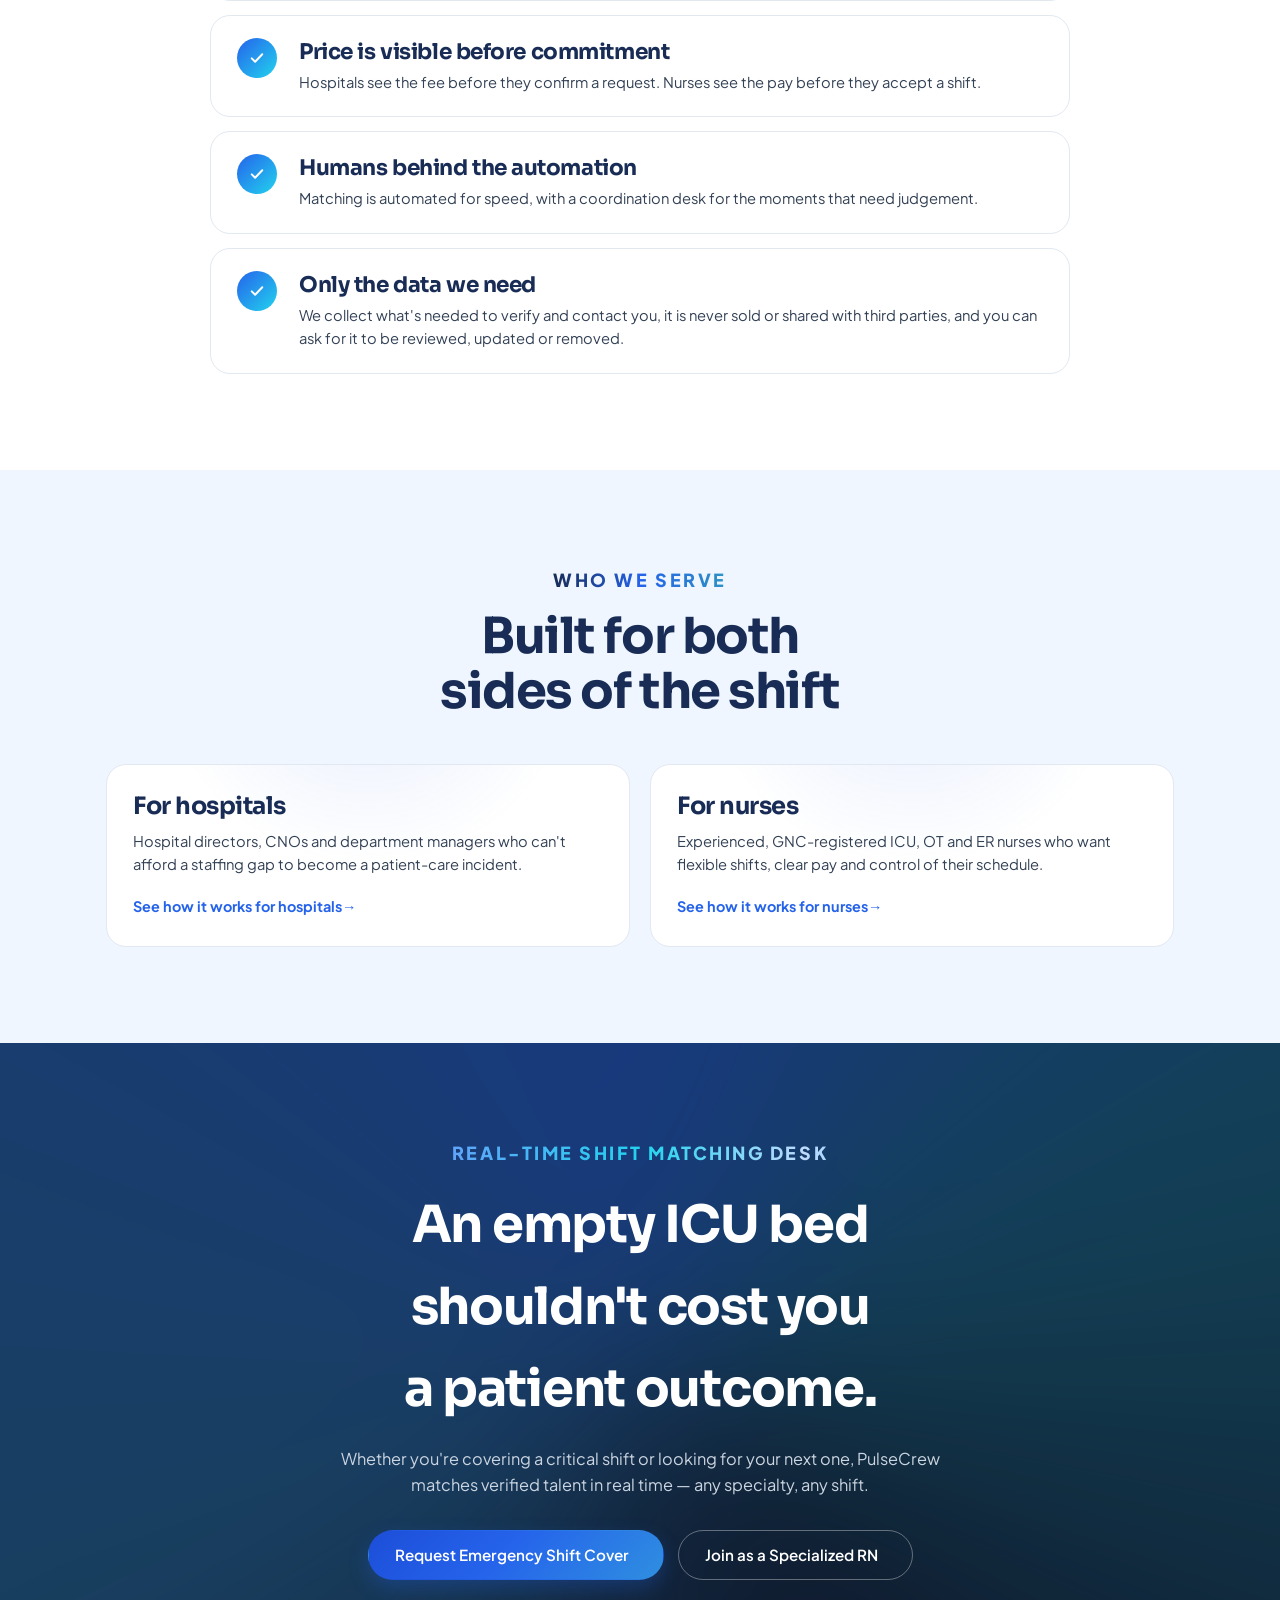
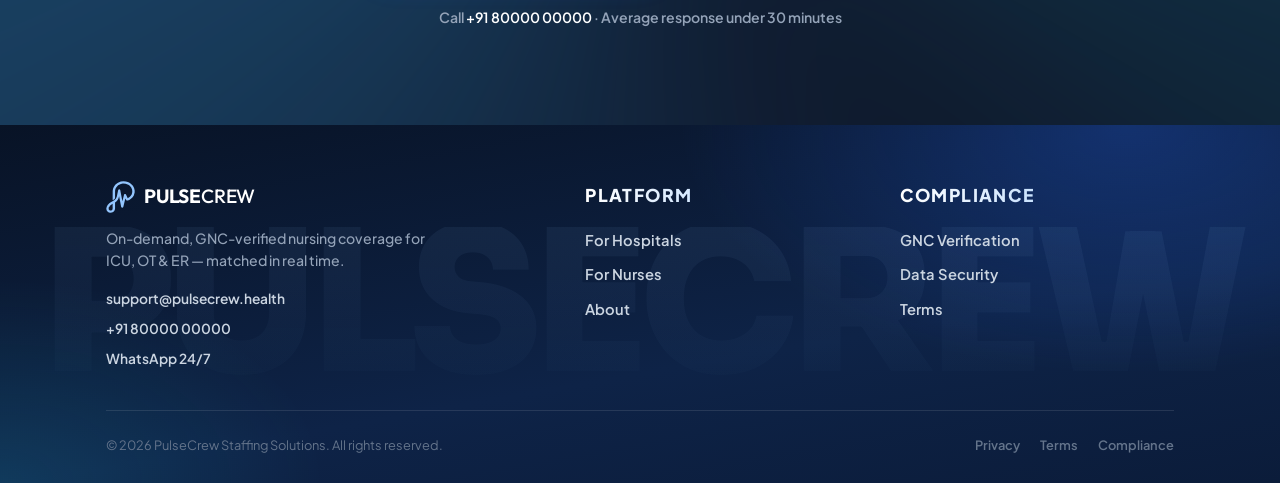
==== commit d470938a: "Remove the Contact links from the header and footer on all pages (FAQ section unchanged) Co-Authored" ====
--- a/about.html
+++ b/about.html
@@ -23,7 +23,6 @@
       <a href="hospitals.html">Hospitals</a>
       <a href="nurses.html">Nurses</a>
       <a href="about.html">About</a>
-      <a href="index.html#faq">Contact</a>
     </nav>
     <div class="nav-cta">
       <a class="btn btn-outline btn-sm" href="index.html#join-form">Join as a Specialized RN</a>
@@ -147,7 +146,6 @@
           <li><a href="hospitals.html">For Hospitals</a></li>
           <li><a href="nurses.html">For Nurses</a></li>
           <li><a href="about.html">About</a></li>
-          <li><a href="index.html#faq">Contact</a></li>
         </ul>
       </div>
       <div class="footer-col">
--- a/assets/site.css
+++ b/assets/site.css
@@ -766,7 +766,35 @@
 .about-serve h3{ font-size:1.4rem !important; }
 .about-story .section-head h2{ font-size:clamp(1.9rem,2.4vw + 1rem,2.6rem); }
 
-/* New pages (About, Hospitals, Nurses): section labels sit above their headings, so they must outrank the paragraph text */
-.sub-page .eyebrow{ font-size:1.125rem; font-weight:800; letter-spacing:.14em; }
-.sub-page .eyebrow .live-dot{ width:9px; height:9px; }
-@media (max-width:560px){ .sub-page .eyebrow{ font-size:1rem; letter-spacing:.12em; } }
+/* Section labels (all pages): they sit above their headings, so they must outrank the paragraph text */
+body .eyebrow{ font-size:1.125rem; font-weight:800; letter-spacing:.14em; }
+.eyebrow .live-dot{ width:9px; height:9px; }
+@media (max-width:560px){ .eyebrow{ font-size:1rem; letter-spacing:.12em; } }
+
+/* Section labels on the new pages: continuously flowing gradient taken from the logo (navy > blue) plus the site's cyan accent */
+:root{ --eb-grad:linear-gradient(90deg,#182c56 0%,#2563eb 30%,#2c8cc6 55%,#22d3ee 80%,#182c56 100%); }
+body .eyebrow{ background-image:var(--eb-grad); background-size:170% 100%; -webkit-background-clip:text; background-clip:text; color:transparent; -webkit-text-fill-color:transparent; animation:ebFlow 6s linear infinite; }
+@keyframes ebFlow{ to{ background-position:-170% 0; } }
+/* on dark surfaces the navy end would vanish, so use the lighter part of the same palette */
+.about-mission .eyebrow, #compliance .eyebrow, .cta-band .eyebrow{ --eb-grad:linear-gradient(90deg,#60a5fa 0%,#22d3ee 30%,#bfdbfe 55%,#38bdf8 80%,#60a5fa 100%); }
+@media (prefers-color-scheme: dark){ :root:not([data-theme="light"]){ --eb-grad:linear-gradient(90deg,#60a5fa 0%,#22d3ee 30%,#bfdbfe 55%,#38bdf8 80%,#60a5fa 100%); } }
+:root[data-theme="dark"]{ --eb-grad:linear-gradient(90deg,#60a5fa 0%,#22d3ee 30%,#bfdbfe 55%,#38bdf8 80%,#60a5fa 100%); }
+@media (prefers-reduced-motion: reduce){ .eyebrow{ animation:none; } }
+
+/* Hero pill badges (FOR HOSPITALS / FOR NURSES / ABOUT / LIVE...): same flowing gradient on the text only; the pill keeps its own background */
+.hero .badge-chip .badge-text{ background-image:linear-gradient(90deg,#93c5fd 0%,#22d3ee 28%,#e0f2fe 52%,#38bdf8 76%,#93c5fd 100%); background-size:170% 100%; -webkit-background-clip:text; background-clip:text; color:transparent; -webkit-text-fill-color:transparent; animation:ebFlow 6s linear infinite; }
+@media (prefers-reduced-motion: reduce){ .hero .badge-chip .badge-text{ animation:none; } }
+
+/* ---------- Titles: bigger on every page so headings clearly stand apart from body text ---------- */
+body .section-head h2, body #compliance h2{ font-size:clamp(2.1rem,2.8vw + 1rem,3.1rem) !important; line-height:1.12; letter-spacing:-0.03em; }
+body .cta-band h2{ font-size:clamp(2.2rem,3vw + 1rem,3.2rem); }
+body .about-story .section-head h2{ font-size:clamp(2.1rem,2.8vw + 1rem,3.1rem); }
+body .feature-card h3, body .compare-card h3, body .step h3, body #values .feature-card h3, body #serve .feature-card h3, body .about-principle h3{ font-size:1.35rem; line-height:1.25; letter-spacing:-0.02em; }
+body .about-serve h3{ font-size:1.5rem !important; }
+body .faq-item summary{ font-size:1.15rem; }
+body .section-head p, body .feature-card p, body .step p, body .compare-list li, body .faq-item p{ font-size:.95rem; }
+body .section-head p{ font-size:1.02rem; }
+@media (max-width:560px){
+  body .section-head h2, body #compliance h2, body .about-story .section-head h2{ font-size:clamp(1.85rem,7vw,2.3rem) !important; }
+  body .feature-card h3, body .compare-card h3, body .step h3, body #values .feature-card h3, body .about-principle h3{ font-size:1.2rem; }
+}
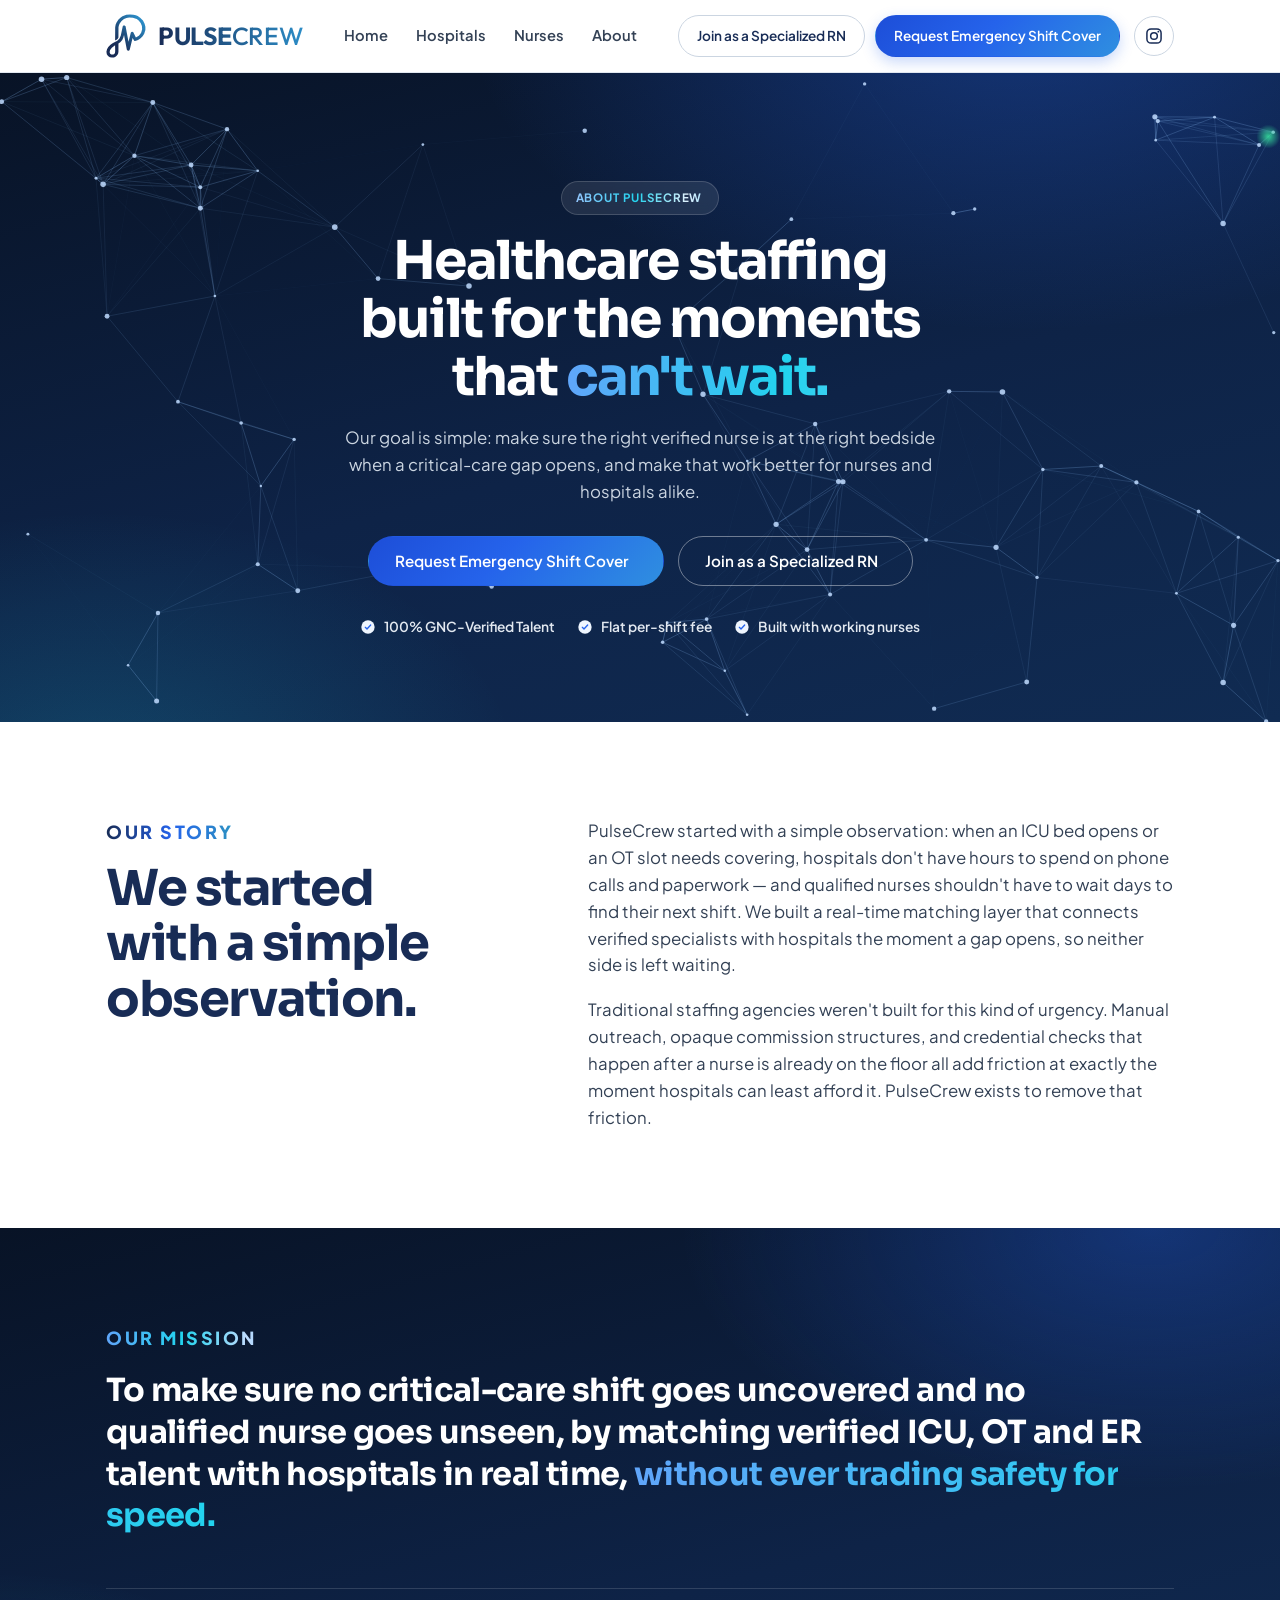
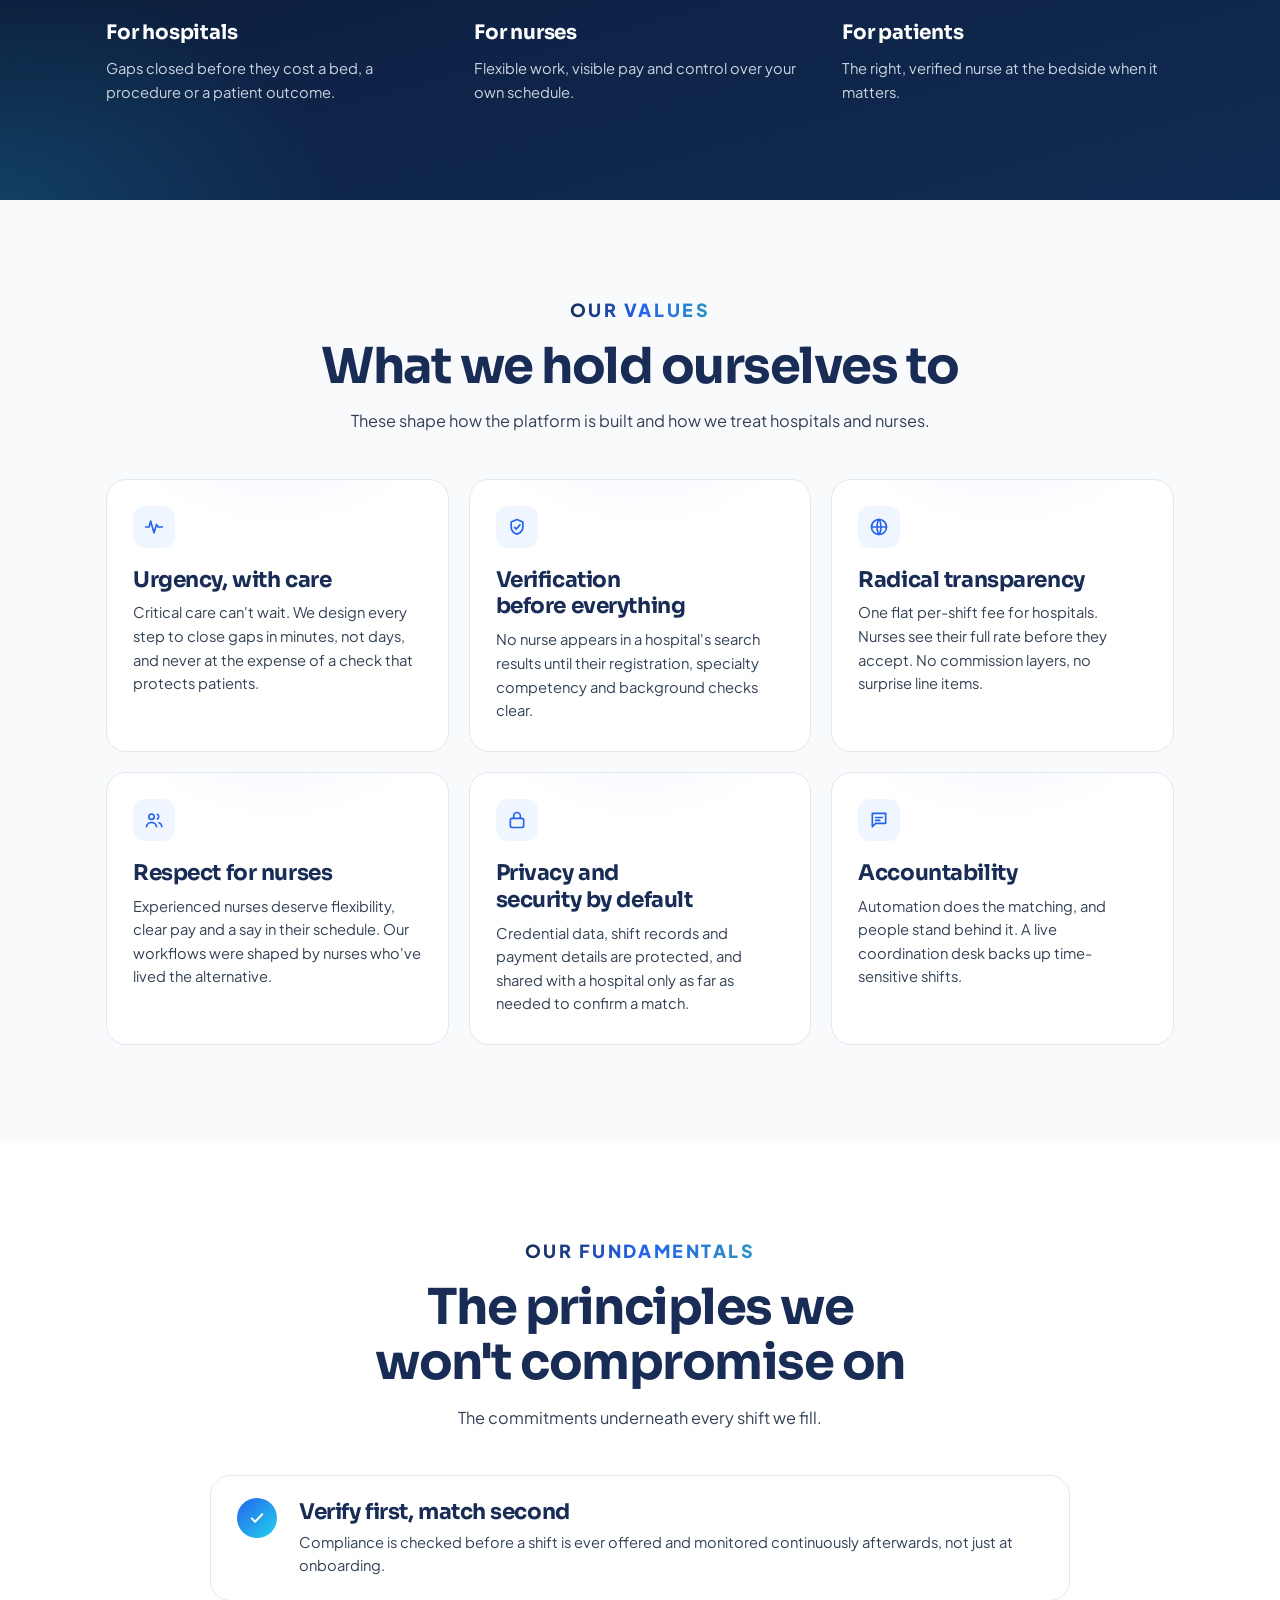
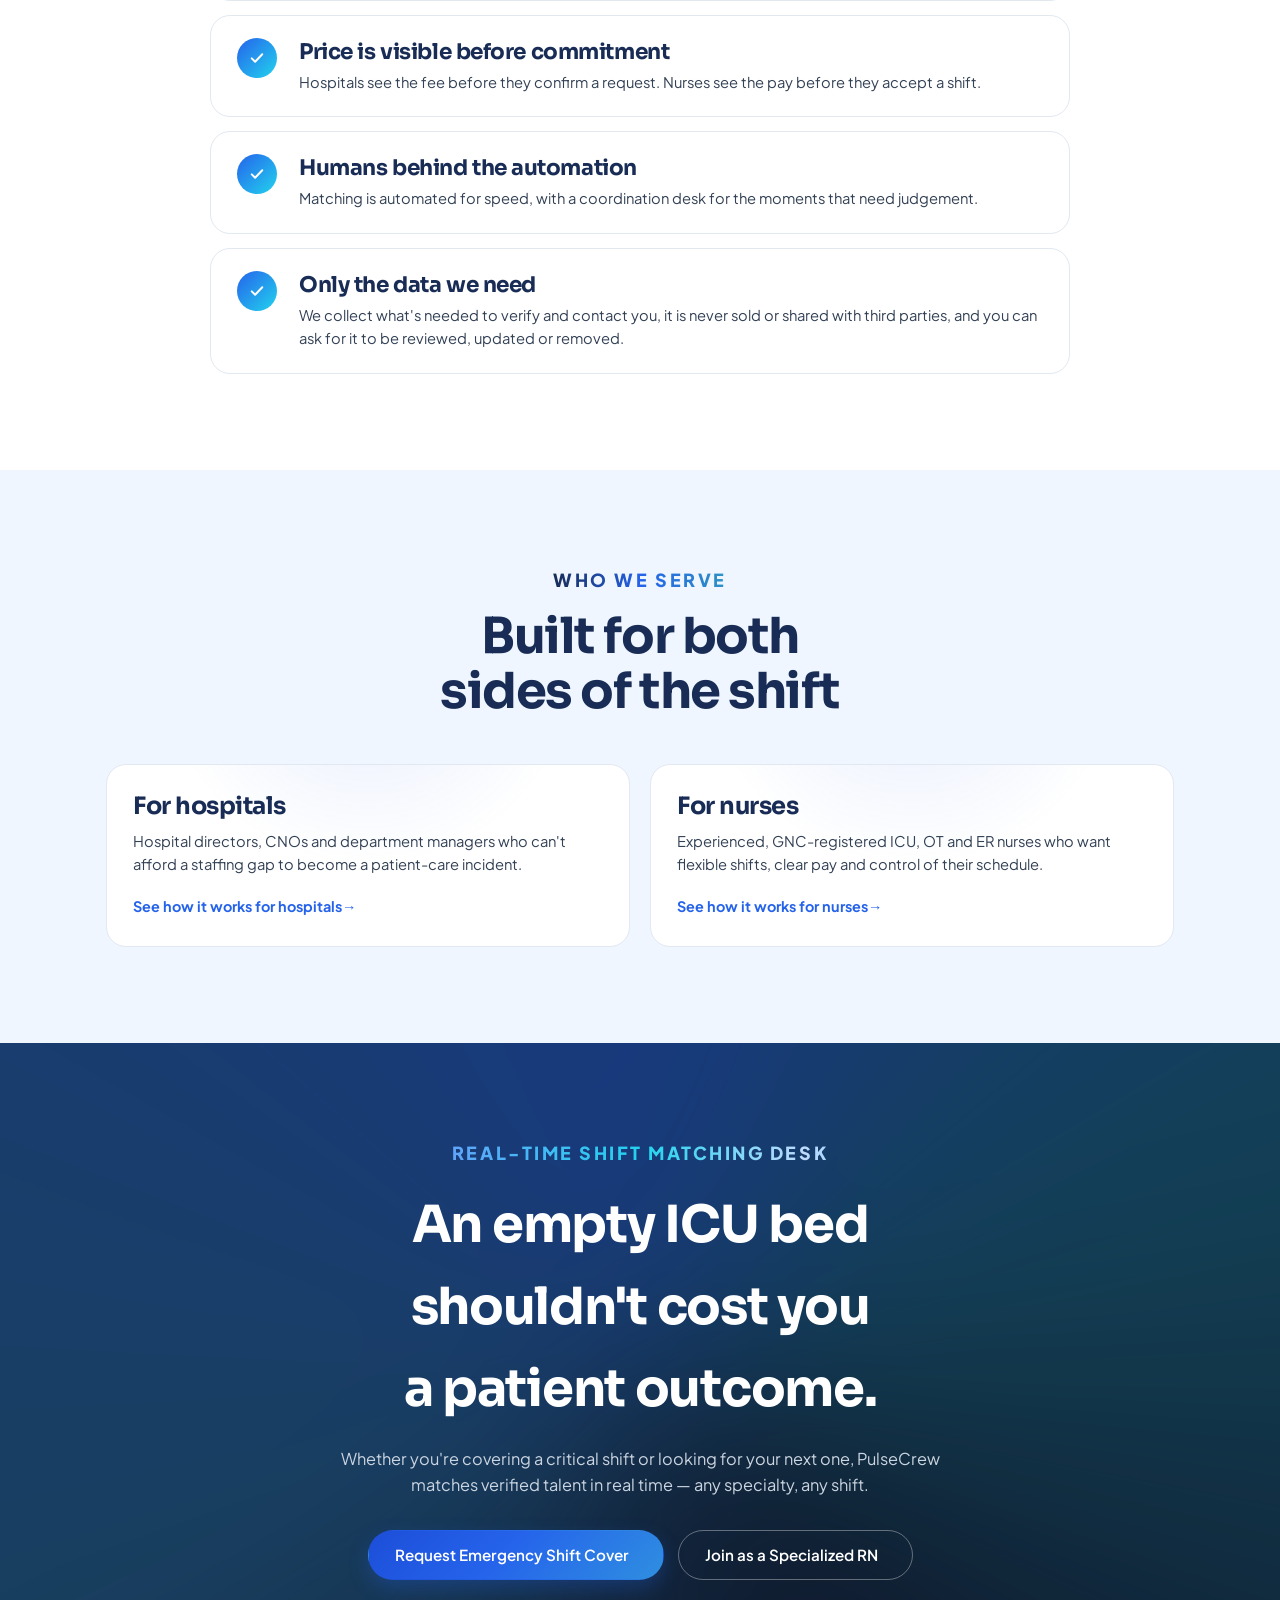
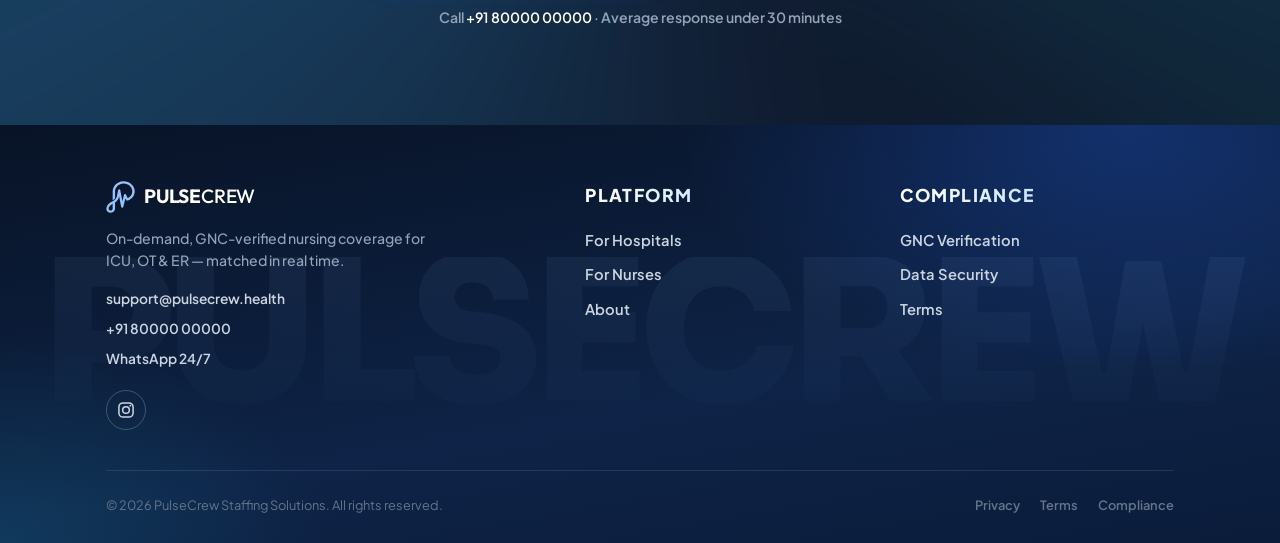
==== commit 995ac91c: "Instagram link in the header (after the two buttons) and the footer, on all four pages" ====
--- a/about.html
+++ b/about.html
@@ -27,6 +27,11 @@
     <div class="nav-cta">
       <a class="btn btn-outline btn-sm" href="index.html#join-form">Join as a Specialized RN</a>
       <a class="btn btn-primary btn-sm" href="index.html#request-form">Request Emergency Shift Cover</a>
+      <div class="social-links social-links-header">
+        <a class="social-link" href="https://www.instagram.com/pulsecrewstaffing/" target="_blank" rel="noopener noreferrer" aria-label="PulseCrew on Instagram (opens in a new tab)" title="Instagram">
+          <svg viewBox="0 0 24 24" width="20" height="20" fill="none" stroke="currentColor" stroke-width="1.8" stroke-linecap="round" stroke-linejoin="round" aria-hidden="true" focusable="false"><rect x="3.5" y="3.5" width="17" height="17" rx="5"/><circle cx="12" cy="12" r="4"/><circle cx="17.2" cy="6.8" r="1.1" fill="currentColor" stroke="none"/></svg>
+        </a>
+      </div>
     </div>
   </div>
 </header>
@@ -139,6 +144,11 @@
           <a href="tel:+918000000000">+91 80000 00000</a>
           <span>WhatsApp 24/7</span>
         </div>
+        <div class="social-links social-links-footer">
+          <a class="social-link" href="https://www.instagram.com/pulsecrewstaffing/" target="_blank" rel="noopener noreferrer" aria-label="PulseCrew on Instagram (opens in a new tab)" title="Instagram">
+            <svg viewBox="0 0 24 24" width="20" height="20" fill="none" stroke="currentColor" stroke-width="1.8" stroke-linecap="round" stroke-linejoin="round" aria-hidden="true" focusable="false"><rect x="3.5" y="3.5" width="17" height="17" rx="5"/><circle cx="12" cy="12" r="4"/><circle cx="17.2" cy="6.8" r="1.1" fill="currentColor" stroke="none"/></svg>
+          </a>
+        </div>
       </div>
       <div class="footer-col">
         <h4>Platform</h4>
--- a/assets/site.css
+++ b/assets/site.css
@@ -285,6 +285,20 @@
   :root[data-theme="dark"] .form-status.error, :root:not([data-theme="light"]) .form-status.error { color:#f87171; }
   .time-select-group{ display:flex; gap:8px; }
   .time-select-group select{ flex:1; min-width:0; }
+
+  /* Number of nurses required (hospital form): [ - ] 1 [ + ] */
+  .qty-stepper{ display:flex; align-items:stretch; border:1px solid var(--border); border-radius:12px; background:var(--surface); overflow:hidden; transition:border-color .15s ease, box-shadow .15s ease; }
+  .qty-stepper:focus-within{ border-color:var(--accent); box-shadow:0 0 0 3px var(--accent-soft); }
+  .field .qty-stepper input[type="number"]{ flex:1; min-width:0; width:100%; border:0; border-radius:0; box-shadow:none; background:transparent; text-align:center; font-weight:800; font-size:1.05rem; padding:11px 6px; cursor:default; }
+  .qty-btn{ display:flex; align-items:center; justify-content:center; flex:0 0 52px; padding:0; margin:0; border:0; background:var(--accent-soft); color:var(--accent); cursor:pointer; -webkit-tap-highlight-color:transparent; transition:background-color .15s ease, opacity .15s ease; }
+  .qty-btn[data-qty="down"]{ border-right:1px solid var(--border); }
+  .qty-btn[data-qty="up"]{ border-left:1px solid var(--border); }
+  .qty-btn svg{ width:14px; height:14px; pointer-events:none; }
+  .qty-btn:hover{ background:var(--accent-soft-2); }
+  .qty-btn:active{ opacity:.65; }
+  .qty-btn:focus-visible{ outline:2px solid var(--accent); outline-offset:-3px; }
+  .qty-btn[aria-disabled="true"]{ opacity:.35; cursor:not-allowed; }
+  .qty-btn[aria-disabled="true"]:hover{ background:var(--accent-soft); }
 
   /* ---------- Dedicated form pages ---------- */
   .site-page{ display:none; }
@@ -798,3 +812,29 @@
   body .section-head h2, body #compliance h2, body .about-story .section-head h2{ font-size:clamp(1.85rem,7vw,2.3rem) !important; }
   body .feature-card h3, body .compare-card h3, body .step h3, body #values .feature-card h3, body .about-principle h3{ font-size:1.2rem; }
 }
+
+  /* ---------- Social links (header and footer) ---------- */
+  .social-links{ display:flex; align-items:center; gap:10px; }
+  .social-link{ display:inline-flex; align-items:center; justify-content:center; flex:none; width:40px; height:40px; border-radius:50%;
+    border:1px solid var(--border); color:var(--ink-navy); background:transparent;
+    transition:color .2s ease, border-color .2s ease, background-color .2s ease, transform .2s ease; }
+  .social-link svg{ display:block; }
+  .social-link:hover{ color:var(--accent); border-color:var(--accent); background:var(--accent-soft); transform:translateY(-2px); }
+  .social-link:focus-visible{ outline:2px solid var(--accent); outline-offset:2px; }
+  .social-links-header{ margin-left:4px; }
+  .social-links-footer{ margin-top:20px; }
+  footer .social-link{ border-color:rgba(255,255,255,.22); color:#cbd5e1; }
+  footer .social-link:hover{ color:#93c5fd; border-color:#93c5fd; background:rgba(147,197,253,.12); }
+  footer .social-link:focus-visible{ outline-color:#93c5fd; }
+  /* on phones the two header buttons are hidden (rules above); the social link stays */
+  @media (max-width:520px){ .nav-cta{ display:flex; } .nav-cta .btn{ display:none; } }
+  @media (prefers-reduced-motion: reduce){ .social-link{ transition:none; } .social-link:hover{ transform:none; } }
+  /* between 901px and 1100px the header is already full: the gaps are tightened by the icon's width, so it is no wider than before */
+  @media (min-width:901px) and (max-width:1100px){
+    .nav{ gap:14px; }
+    .nav-links{ gap:18px; }
+    .nav-cta{ gap:6px; }
+    .social-links-header{ margin-left:0; }
+  }
+  /* between 901px and 1010px the header has no room left at its right end: only the header icon is left out, the footer one stays */
+  @media (min-width:901px) and (max-width:1010px){ .social-links-header{ display:none; } }
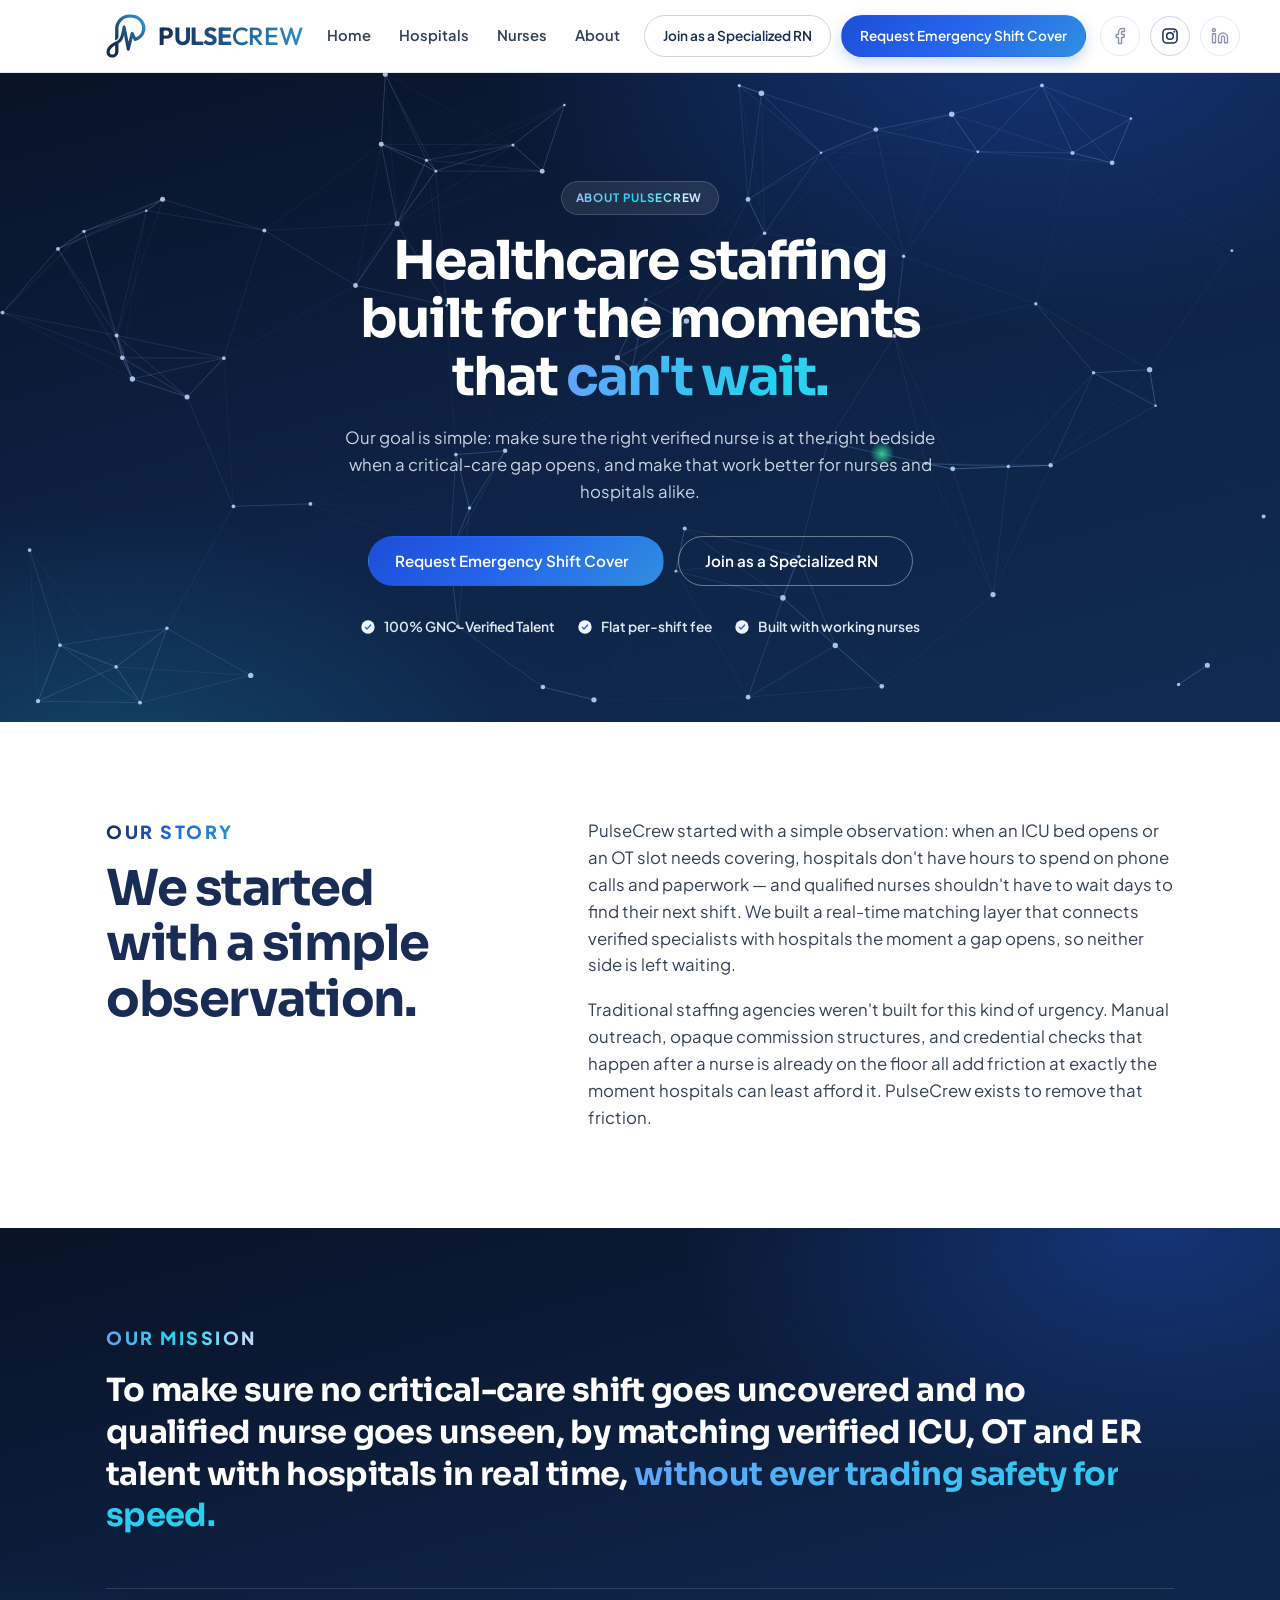
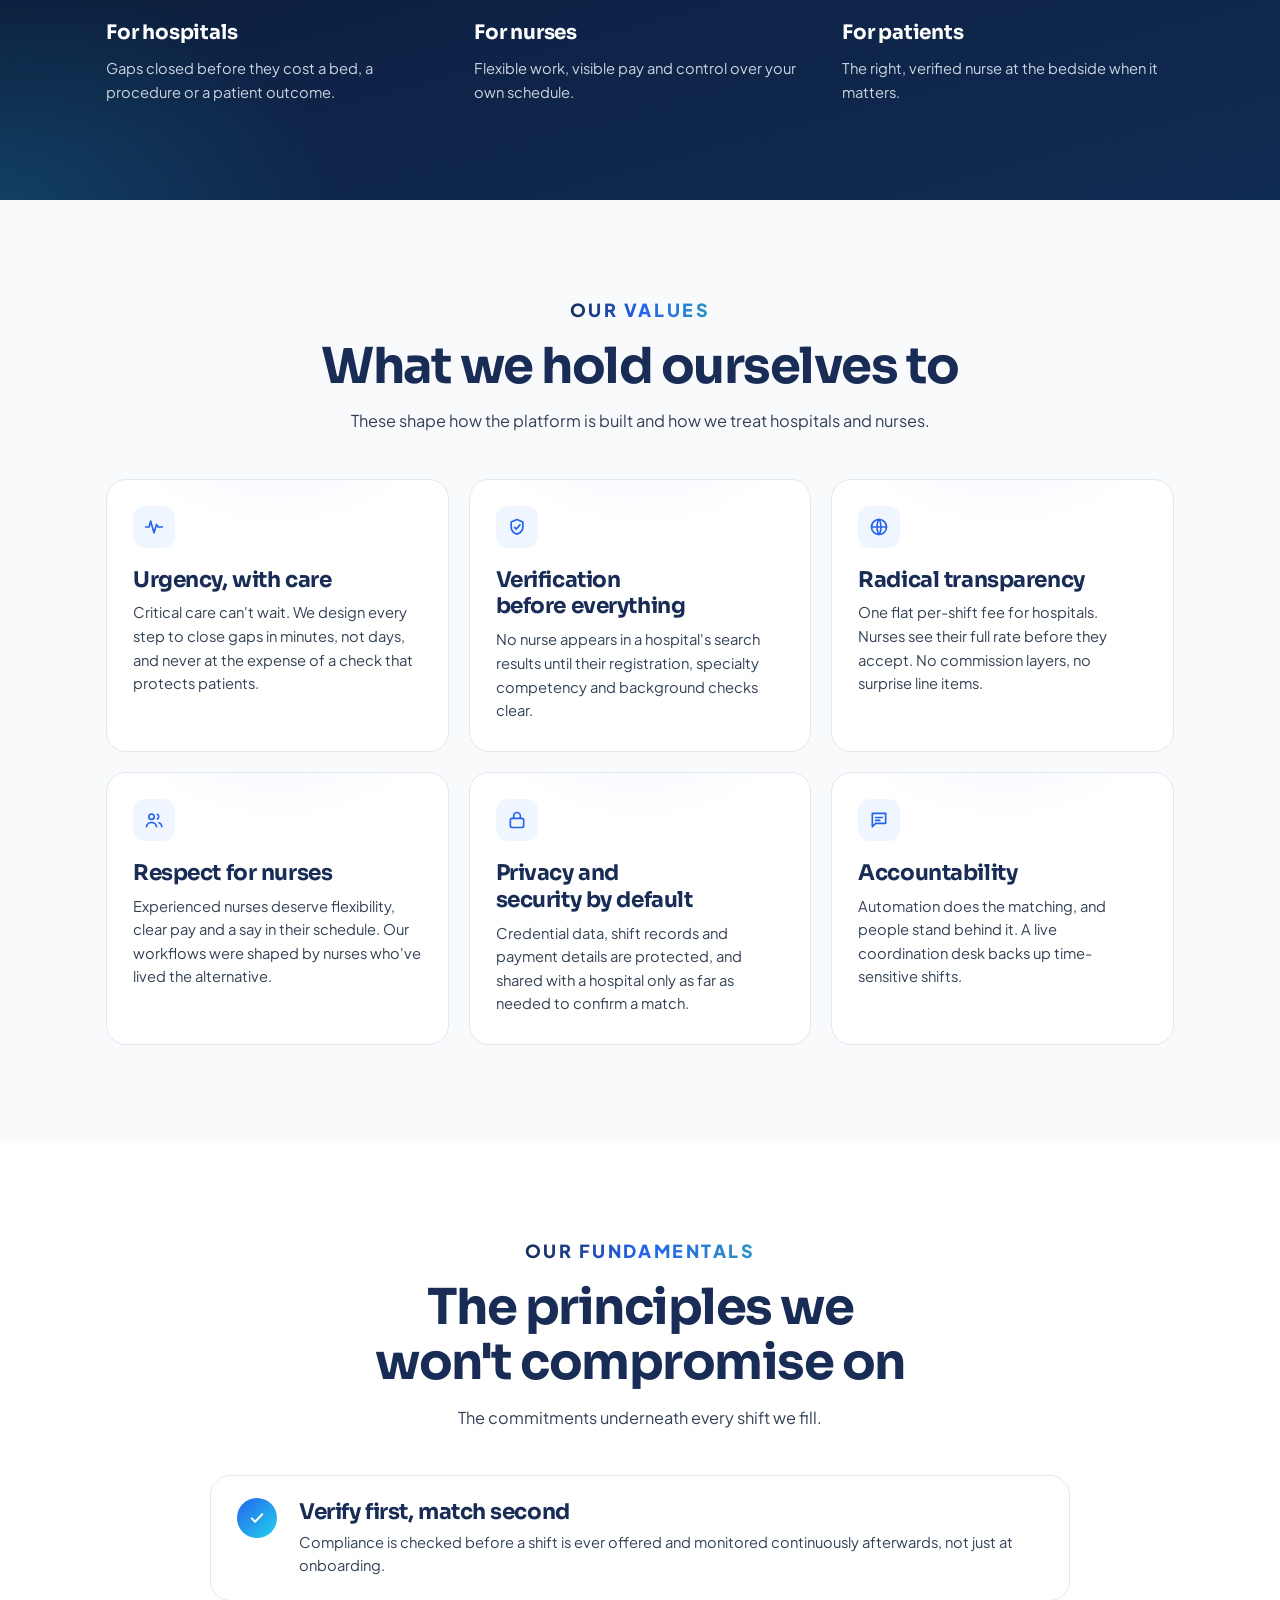
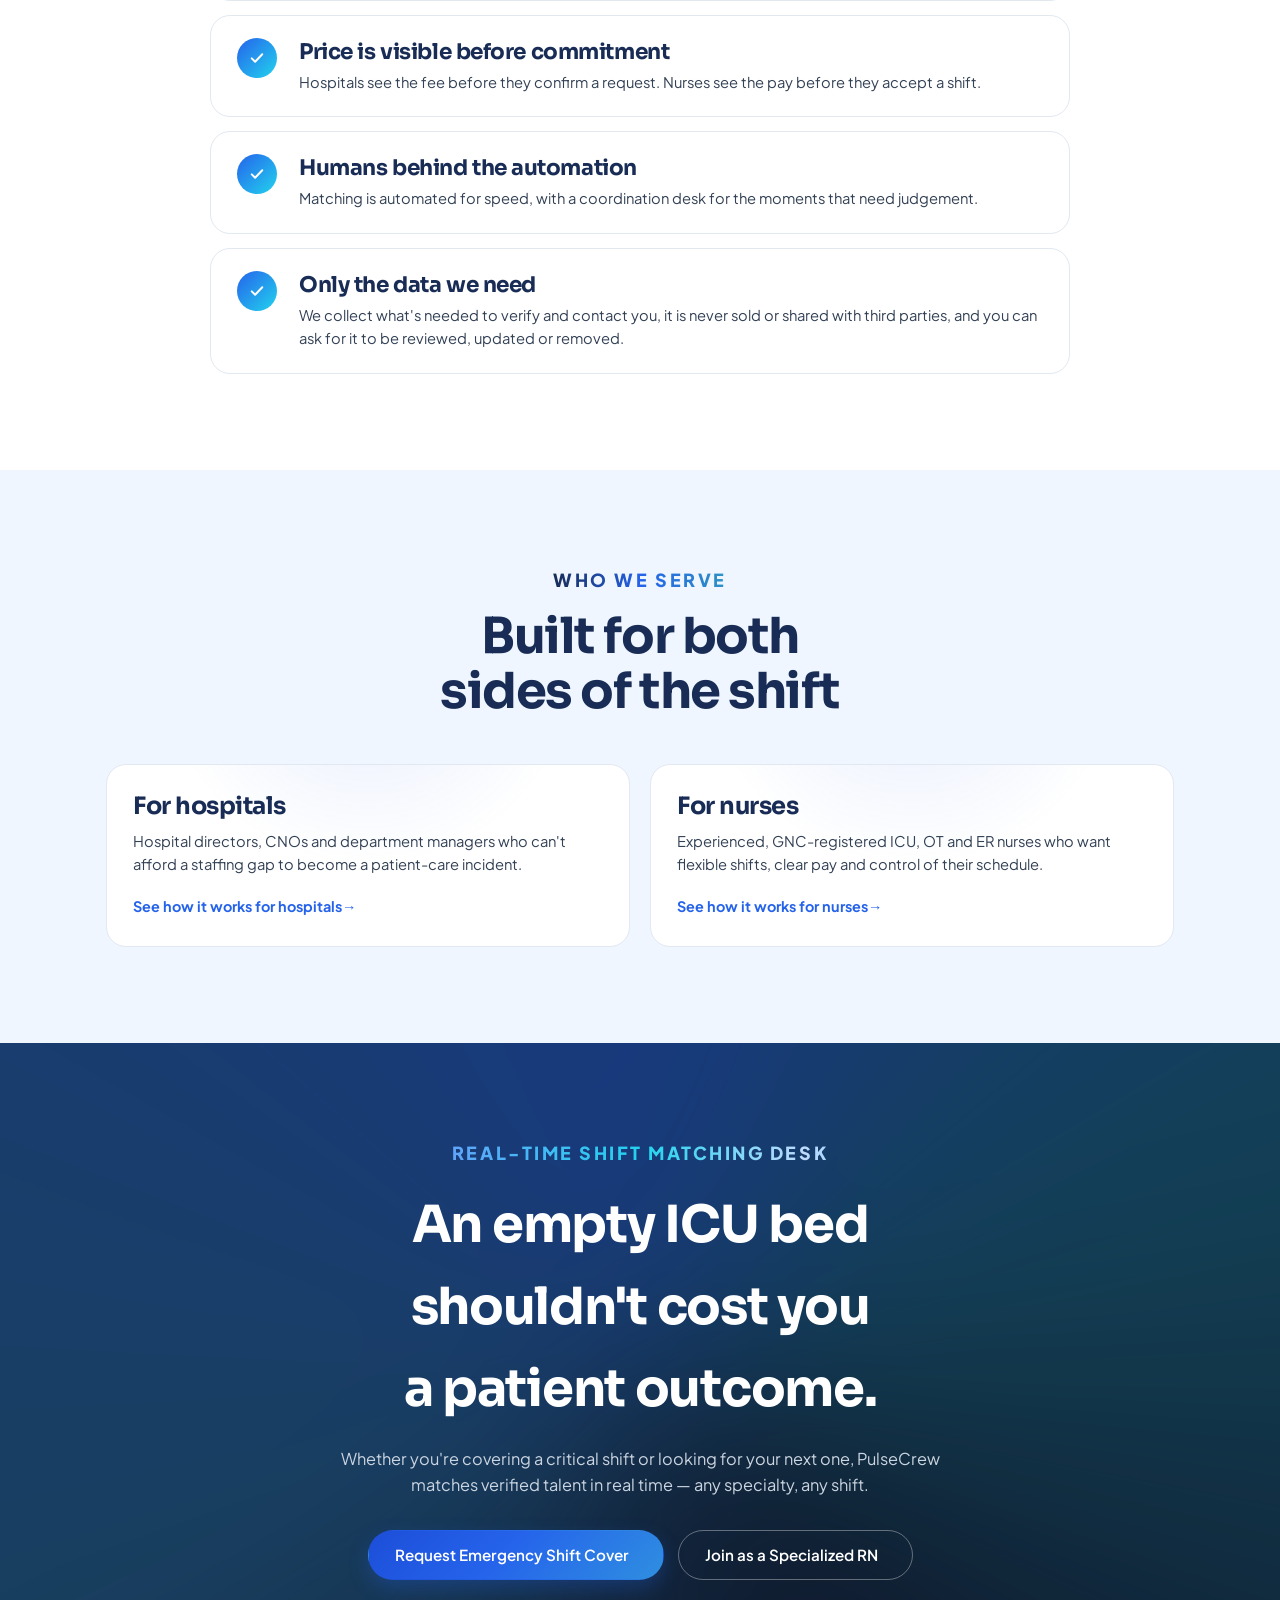
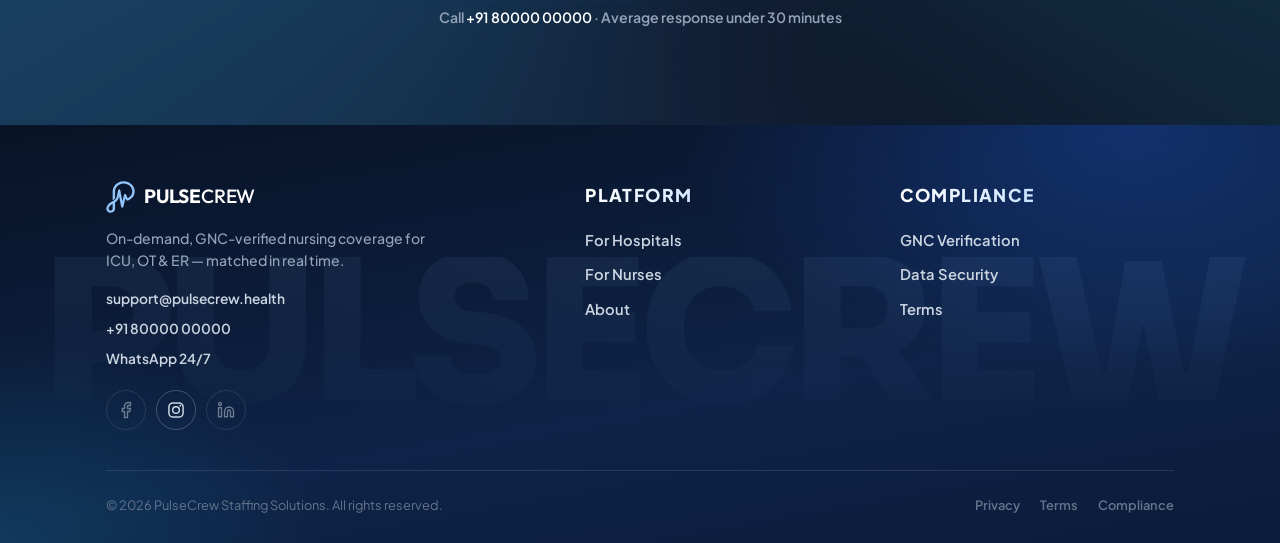
==== commit b629dc09: "Facebook and LinkedIn placeholders next to the Instagram link, header and footer, on all four pages " ====
--- a/about.html
+++ b/about.html
@@ -28,9 +28,11 @@
       <a class="btn btn-outline btn-sm" href="index.html#join-form">Join as a Specialized RN</a>
       <a class="btn btn-primary btn-sm" href="index.html#request-form">Request Emergency Shift Cover</a>
       <div class="social-links social-links-header">
+        <span class="social-link social-soon" aria-hidden="true" title="Facebook: link coming soon"><svg viewBox="0 0 24 24" width="18" height="18" fill="none" stroke="currentColor" stroke-width="1.8" stroke-linecap="round" stroke-linejoin="round" aria-hidden="true" focusable="false"><path d="M18 2h-3a5 5 0 0 0-5 5v3H7v4h3v8h4v-8h3l1-4h-4V7a1 1 0 0 1 1-1h3z"/></svg></span>
         <a class="social-link" href="https://www.instagram.com/pulsecrewstaffing/" target="_blank" rel="noopener noreferrer" aria-label="PulseCrew on Instagram (opens in a new tab)" title="Instagram">
           <svg viewBox="0 0 24 24" width="20" height="20" fill="none" stroke="currentColor" stroke-width="1.8" stroke-linecap="round" stroke-linejoin="round" aria-hidden="true" focusable="false"><rect x="3.5" y="3.5" width="17" height="17" rx="5"/><circle cx="12" cy="12" r="4"/><circle cx="17.2" cy="6.8" r="1.1" fill="currentColor" stroke="none"/></svg>
         </a>
+        <span class="social-link social-soon" aria-hidden="true" title="LinkedIn: link coming soon"><svg viewBox="0 0 24 24" width="18" height="18" fill="none" stroke="currentColor" stroke-width="1.8" stroke-linecap="round" stroke-linejoin="round" aria-hidden="true" focusable="false"><path d="M16 8a6 6 0 0 1 6 6v7h-4v-7a2 2 0 0 0-2-2 2 2 0 0 0-2 2v7h-4v-7a6 6 0 0 1 6-6z"/><rect x="2" y="9" width="4" height="12"/><circle cx="4" cy="4" r="2"/></svg></span>
       </div>
     </div>
   </div>
@@ -145,9 +147,11 @@
           <span>WhatsApp 24/7</span>
         </div>
         <div class="social-links social-links-footer">
+          <span class="social-link social-soon" aria-hidden="true" title="Facebook: link coming soon"><svg viewBox="0 0 24 24" width="18" height="18" fill="none" stroke="currentColor" stroke-width="1.8" stroke-linecap="round" stroke-linejoin="round" aria-hidden="true" focusable="false"><path d="M18 2h-3a5 5 0 0 0-5 5v3H7v4h3v8h4v-8h3l1-4h-4V7a1 1 0 0 1 1-1h3z"/></svg></span>
           <a class="social-link" href="https://www.instagram.com/pulsecrewstaffing/" target="_blank" rel="noopener noreferrer" aria-label="PulseCrew on Instagram (opens in a new tab)" title="Instagram">
             <svg viewBox="0 0 24 24" width="20" height="20" fill="none" stroke="currentColor" stroke-width="1.8" stroke-linecap="round" stroke-linejoin="round" aria-hidden="true" focusable="false"><rect x="3.5" y="3.5" width="17" height="17" rx="5"/><circle cx="12" cy="12" r="4"/><circle cx="17.2" cy="6.8" r="1.1" fill="currentColor" stroke="none"/></svg>
           </a>
+          <span class="social-link social-soon" aria-hidden="true" title="LinkedIn: link coming soon"><svg viewBox="0 0 24 24" width="18" height="18" fill="none" stroke="currentColor" stroke-width="1.8" stroke-linecap="round" stroke-linejoin="round" aria-hidden="true" focusable="false"><path d="M16 8a6 6 0 0 1 6 6v7h-4v-7a2 2 0 0 0-2-2 2 2 0 0 0-2 2v7h-4v-7a6 6 0 0 1 6-6z"/><rect x="2" y="9" width="4" height="12"/><circle cx="4" cy="4" r="2"/></svg></span>
         </div>
       </div>
       <div class="footer-col">
--- a/assets/site.css
+++ b/assets/site.css
@@ -838,3 +838,10 @@
   }
   /* between 901px and 1010px the header has no room left at its right end: only the header icon is left out, the footer one stays */
   @media (min-width:901px) and (max-width:1010px){ .social-links-header{ display:none; } }
+
+  /* Facebook and LinkedIn: shown but not linked yet (their addresses are not known); each becomes a normal .social-link <a> when its address is added */
+  .social-link.social-soon{ opacity:.5; cursor:default; }
+  .social-link.social-soon:hover{ transform:none; color:var(--ink-navy); border-color:var(--border); background:transparent; }
+  footer .social-link.social-soon:hover{ color:#cbd5e1; border-color:rgba(255,255,255,.22); background:transparent; }
+  /* the header has room for all three icons only on wide screens; below that it keeps just the Instagram link (the footer always shows all three) */
+  @media (max-width:1199px){ .social-links-header .social-soon{ display:none; } }
